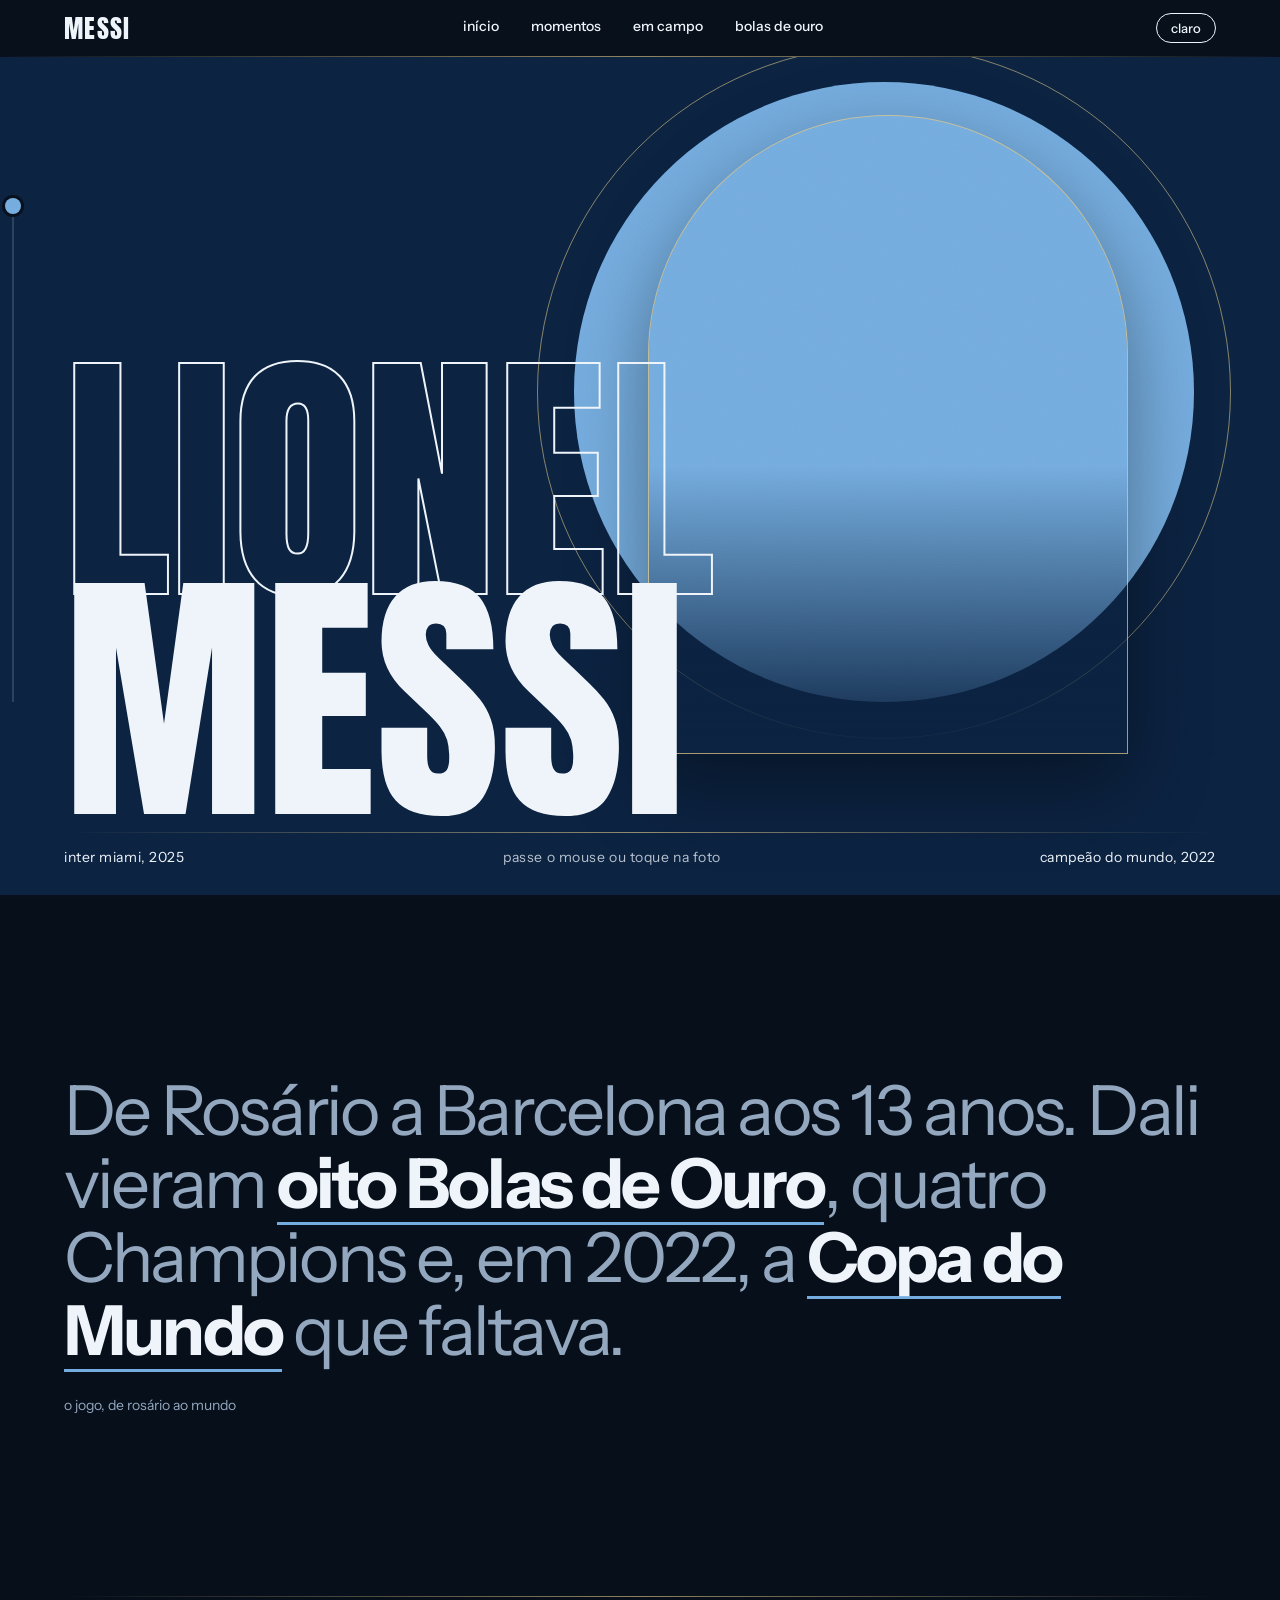
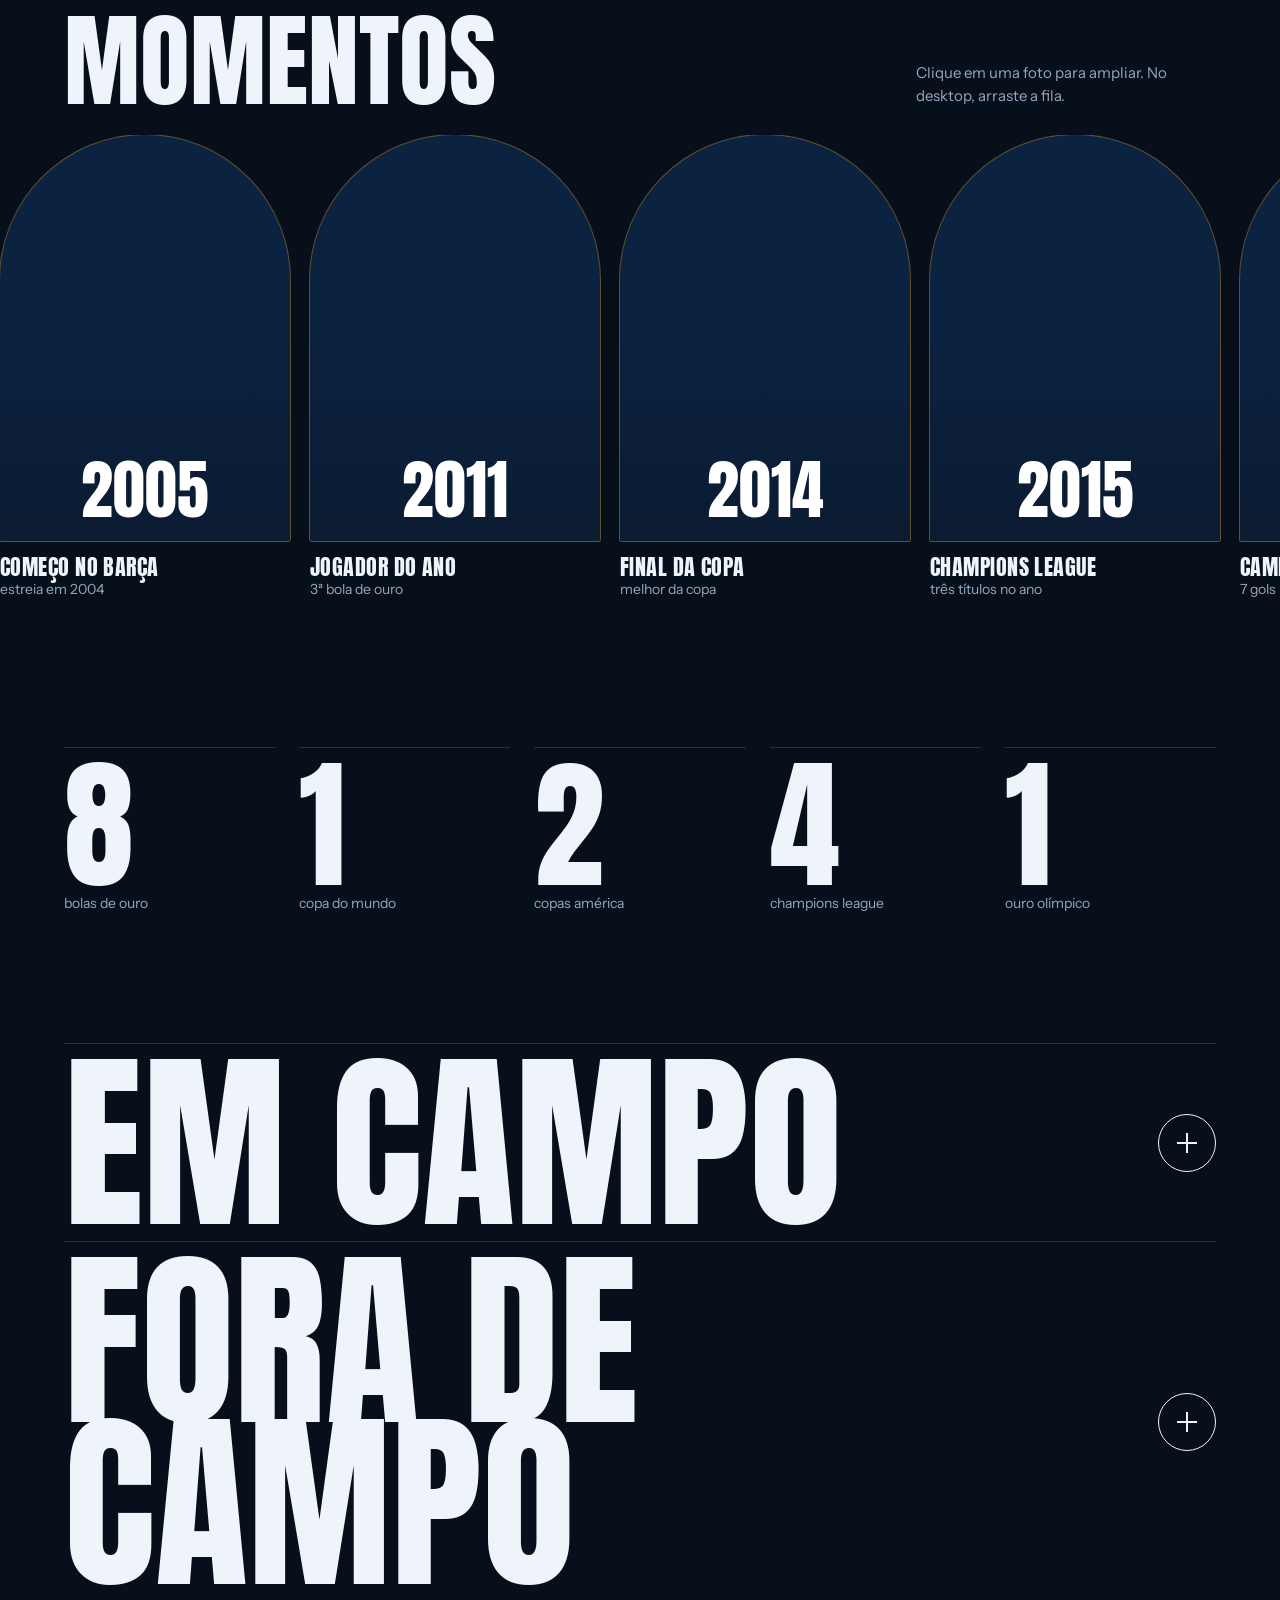
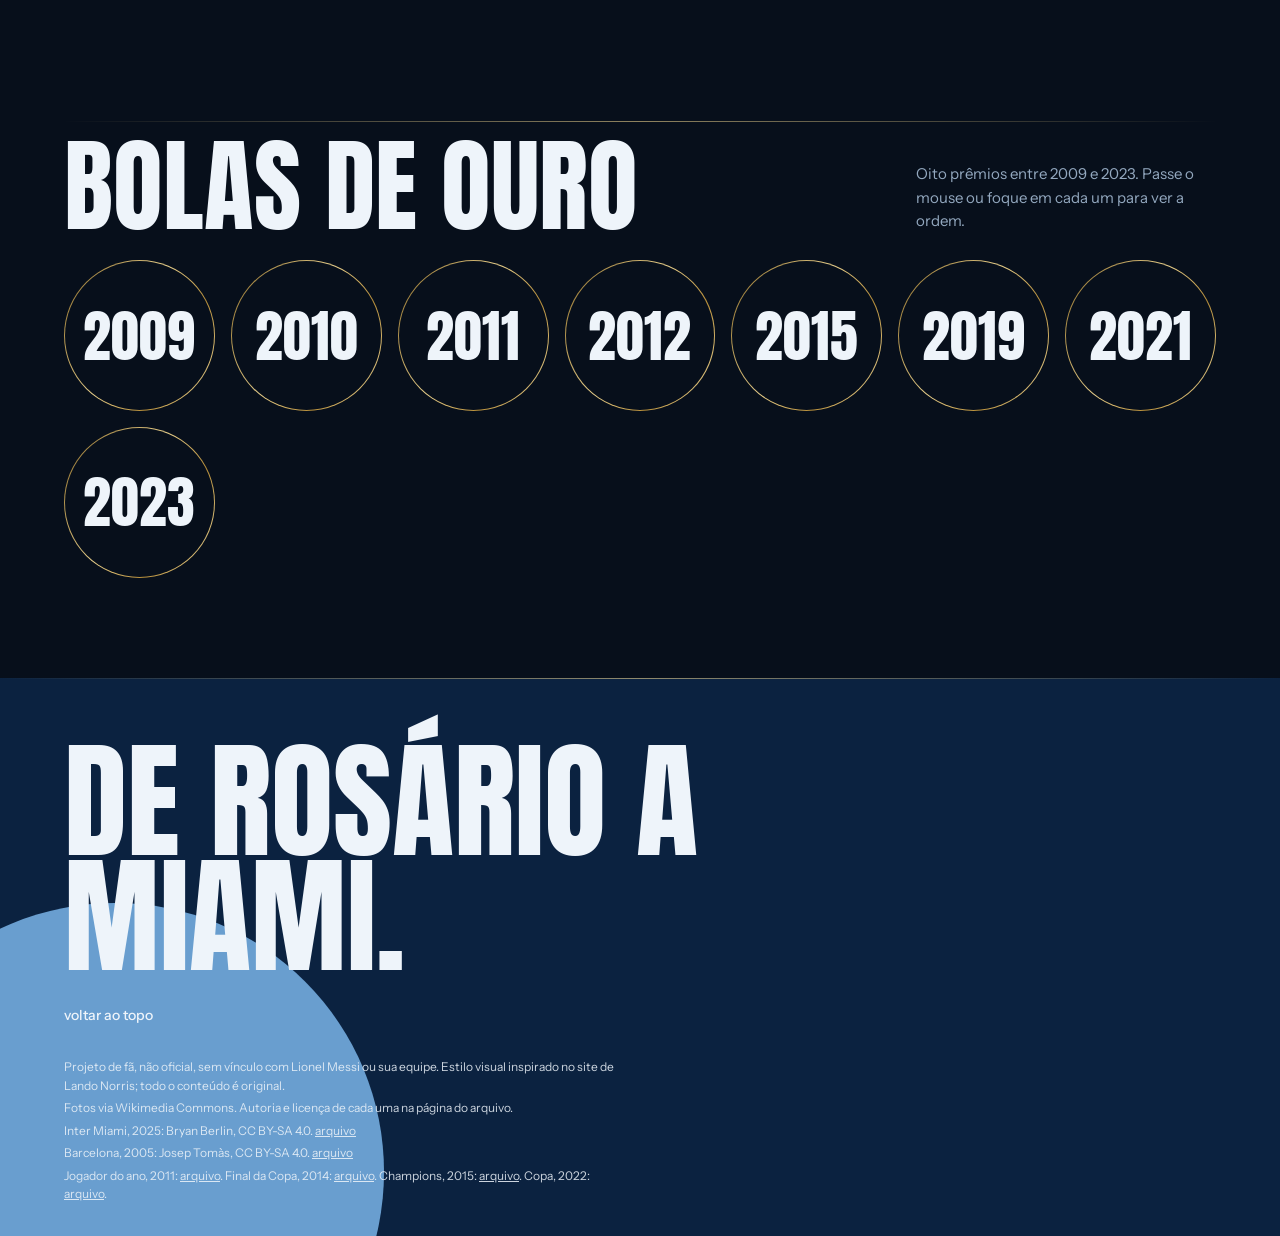
==== index.html @ 984d8c6f "Update index.html" ====
<!DOCTYPE html>
<html lang="pt-BR">
<head>
<meta charset="utf-8">
<meta name="viewport" content="width=device-width, initial-scale=1, viewport-fit=cover">
<title>Lionel Messi</title>
<link rel="preconnect" href="https://fonts.googleapis.com">
<link rel="preconnect" href="https://fonts.gstatic.com" crossorigin>
<link href="https://fonts.googleapis.com/css2?family=Anton&family=Instrument+Sans:wght@400;500;700&display=swap" rel="stylesheet">
<style>
@property --r{syntax:"<length>";inherits:true;initial-value:1px}
:root{--bg:#070F1B;--ink:#EEF4FA;--mute:#93A8BF;--acc:#74ACDF;--gold:#C7A04A;--deep:#0B2240;--deep-ink:#EEF4FA;--line:rgba(238,244,250,.14);
--goldg:linear-gradient(120deg,#8A6A26,#E8CF8B 45%,#B88F3A 70%,#F1DFA6);--goldh:linear-gradient(90deg,transparent,rgba(232,207,139,.6),transparent);
--display:"Anton",Impact,"Arial Narrow",sans-serif;--body:"Instrument Sans",system-ui,-apple-system,"Segoe UI",sans-serif;
box-sizing:border-box;padding-top:env(safe-area-inset-top,0px);padding-bottom:env(safe-area-inset-bottom,0px);color-scheme:dark}
:root[data-theme="light"]{--bg:#EEF2F6;--ink:#0B1626;--mute:#53647A;--deep:#0B1B30;--line:rgba(11,22,38,.16);color-scheme:light}
*,*::before,*::after{box-sizing:inherit}
html{scroll-padding-top:calc(env(safe-area-inset-top,0px) + 64px);scroll-behavior:smooth}
body{margin:0;background:var(--bg);color:var(--ink);font:400 17px/1.55 var(--body);overflow-x:hidden}
body::before{content:"";position:fixed;inset:0 0 auto;height:env(safe-area-inset-top,0px);background:var(--bg);z-index:30}
body::after{content:"";position:fixed;inset:0;z-index:25;pointer-events:none;opacity:.07;mix-blend-mode:overlay;background:url("data:image/svg+xml;utf8,<svg xmlns='http://www.w3.org/2000/svg' width='160' height='160'><filter id='n'><feTurbulence type='fractalNoise' baseFrequency='.8' numOctaves='2' stitchTiles='stitch'/><feColorMatrix values='0 0 0 0 1 0 0 0 0 1 0 0 0 0 1 0 0 0 .6 0'/></filter><rect width='100%' height='100%' filter='url(%23n)'/></svg>")}
::selection{background:var(--gold);color:#0B1626}
html{scrollbar-color:#B88F3A var(--bg)}.row{scrollbar-width:thin;scrollbar-color:#B88F3A transparent}
.curtain{position:fixed;inset:0;z-index:60;background:var(--deep);display:grid;place-items:center;pointer-events:none;animation:out 1.1s cubic-bezier(.76,0,.24,1) .9s forwards}
.curtain span{font:400 clamp(120px,30vw,360px)/1 var(--display);background:var(--goldg);-webkit-background-clip:text;background-clip:text;color:transparent;animation:fade .9s ease both}
@keyframes out{to{transform:translateY(-100%);visibility:hidden}}
@keyframes fade{from{opacity:0;transform:scale(.92)}to{opacity:1;transform:none}}
@keyframes spin{to{transform:rotate(360deg)}}
a{color:inherit}:focus-visible{outline:3px solid var(--acc);outline-offset:3px}
.wrap{padding-inline:clamp(20px,5vw,72px)}
header{position:sticky;top:env(safe-area-inset-top,0px);z-index:20;display:flex;justify-content:space-between;align-items:center;gap:16px;padding:13px clamp(20px,5vw,72px);background:var(--bg);border-bottom:1px solid transparent;border-image:var(--goldh) 1}
.logo{font:400 26px/1 var(--display);letter-spacing:.05em;text-decoration:none;text-transform:uppercase}
nav{display:flex;gap:clamp(12px,3vw,32px)}
nav a,.up{text-decoration:none;font-weight:500;font-size:14px;text-transform:lowercase;background:linear-gradient(var(--acc),var(--acc)) 0 100%/0 3px no-repeat;transition:background-size .3s;padding-bottom:3px}
nav a:hover,.up:hover{background-size:100% 3px}
@media(max-width:560px){nav a:nth-child(n+3){display:none}}
.theme{font:500 13px var(--body);text-transform:lowercase;background:transparent;color:var(--ink);border:1.5px solid var(--ink);border-radius:999px;padding:6px 14px;cursor:pointer;transition:background .25s,color .25s,border-color .25s}
.theme:hover{background:var(--goldg);border-color:transparent;color:#0B1626}
.cursor{position:fixed;left:0;top:0;width:16px;height:16px;margin:-8px 0 0 -8px;border-radius:50%;border:1.5px solid #E8CF8B;pointer-events:none;z-index:40;opacity:0;transition:width .25s,height .25s,margin .25s,opacity .25s}
.cursor.on{opacity:1}.cursor.big{width:64px;height:64px;margin:-32px 0 0 -32px;background:rgba(232,207,139,.18)}
@media(hover:none){.cursor{display:none}}
.pitch{position:fixed;left:12px;top:22vh;height:56vh;width:2px;background:var(--line);z-index:15}
.ball{position:absolute;left:-7px;top:0;width:16px;height:16px;border-radius:50%;background:var(--acc);box-shadow:0 0 0 3px var(--bg)}
@media(max-width:700px){.pitch{display:none}}

/* hero */
.hero{--ar:clamp(20px,12vw,200px);position:relative;min-height:calc(100svh - 62px);background:var(--deep);color:var(--deep-ink);overflow:hidden;display:flex;flex-direction:column;justify-content:flex-end;padding:0 clamp(20px,5vw,72px) 26px}
.sun{position:absolute;top:3%;height:74%;aspect-ratio:1;right:calc(var(--ar) - 7.5svh);border-radius:50%;background:var(--acc);transform:translate(calc(var(--mx,0)*34px),calc(var(--my,0)*34px));transition:transform .5s ease-out}
.arch{position:absolute;top:7%;height:76%;aspect-ratio:3/4;right:var(--ar);border-radius:999px 999px 0 0;overflow:hidden;cursor:crosshair;--r:1px;--px:50%;--py:40%;
transition:--r .5s cubic-bezier(.2,.8,.2,1),transform .35s ease-out;transform:perspective(900px) rotateY(calc(var(--mx,0)*7deg)) rotateX(calc(var(--my,0)*-5deg));box-shadow:0 0 0 1px rgba(232,207,139,.7),0 30px 80px rgba(0,0,0,.4)}
.sun::before,.sun::after{content:"";position:absolute;inset:-6%;border-radius:50%}
.sun::before{border:1px solid rgba(232,207,139,.55)}
.sun::after{animation:spin 36s linear infinite;background:radial-gradient(circle at 50% 0,#E8CF8B 0 5px,transparent 6px)}
.arch img{position:absolute;inset:0;width:100%;height:100%;object-fit:cover}
.arch .b{-webkit-mask-image:radial-gradient(circle var(--r) at var(--px) var(--py),#000 97%,transparent);mask-image:radial-gradient(circle var(--r) at var(--px) var(--py),#000 97%,transparent)}
.arch::after{content:"";position:absolute;inset:55% 0 0;background:linear-gradient(transparent,var(--deep));pointer-events:none}
.arch:hover{--r:160px}.arch.alt{--r:150vmax}
.hero h1{position:relative;z-index:3;margin:0;font:400 clamp(76px,21vw,320px)/.82 var(--display);text-transform:uppercase;pointer-events:none}
.hero h1 span{display:block;animation:rise 1s cubic-bezier(.2,.8,.2,1) .95s both}
.hero h1 span:nth-child(2){animation-delay:1.09s}
.hero h1 .o{color:transparent;-webkit-text-stroke:2px var(--deep-ink)}
@keyframes rise{from{transform:translateY(55%);opacity:0}to{transform:none;opacity:1}}
.meta{letter-spacing:.04em;position:relative;z-index:3;display:flex;justify-content:space-between;gap:16px;margin-top:22px;padding-top:14px;border-top:1px solid transparent;border-image:var(--goldh) 1;font-size:14px;text-transform:lowercase}
.meta span:nth-child(2){opacity:.75}
@media(max-width:700px){.arch{height:60%}.sun{height:66%}.meta span:nth-child(2){display:none}}

/* statement */
.statement{padding-block:clamp(80px,14vw,200px)}
.statement p{margin:0;max-width:28ch;font:400 clamp(30px,5.4vw,78px)/1.06 var(--body);letter-spacing:-.04em;color:var(--mute)}
.statement b{font-weight:700;color:var(--ink);background:linear-gradient(var(--acc),var(--acc)) 0 100%/100% 3px no-repeat;transition:background-size .45s cubic-bezier(.2,.8,.2,1),color .3s;cursor:default}
.statement b:hover{background-size:100% 100%;color:#0B1626}
.cap{display:block;margin-top:28px;font-size:14px;color:var(--mute);text-transform:lowercase}

/* section heads */
.sec-h{display:flex;justify-content:space-between;align-items:flex-end;gap:20px;border-top:1px solid transparent;border-image:var(--goldh) 1;padding-top:18px;margin-bottom:28px}
.sec-h h2{margin:0;font:400 clamp(44px,8vw,120px)/.9 var(--display);text-transform:uppercase}
.sec-h p{margin:0;max-width:30ch;color:var(--mute);font-size:15px}
@media(max-width:700px){.sec-h{flex-direction:column;align-items:flex-start}}

/* gallery */
.row{display:flex;gap:20px;overflow-x:auto;scroll-snap-type:x mandatory;padding:0 clamp(20px,5vw,72px) 18px;cursor:grab}
.row.drag{cursor:grabbing;scroll-snap-type:none;user-select:none}
.moment{flex:0 0 min(72vw,290px);scroll-snap-align:start;background:none;border:0;padding:0;text-align:left;color:inherit;font:inherit;cursor:pointer}
.shot{position:relative;display:flex;align-items:flex-end;justify-content:center;aspect-ratio:3/4.2;border-radius:999px 999px 14px 14px;overflow:hidden;background:var(--deep);color:#fff;padding-bottom:22px;box-shadow:0 0 0 1px rgba(199,160,74,.45)}
.shot img{position:absolute;inset:0;width:100%;height:100%;object-fit:cover;pointer-events:none;transition:transform .6s cubic-bezier(.2,.8,.2,1)}
.shot::after{content:"";position:absolute;inset:0;background:linear-gradient(transparent 50%,rgba(11,27,48,.9))}
.shot em{position:relative;z-index:2;font:400 64px/.9 var(--display);font-style:normal;transition:transform .4s}
.shot .see{position:absolute;z-index:2;top:46%;padding:8px 16px;border-radius:999px;background:var(--goldg);color:#0B1626;font-size:13px;font-weight:500;opacity:0;transform:scale(.8);transition:opacity .3s,transform .3s}
.moment:hover img,.moment:focus-visible img{transform:scale(1.08)}
.moment:hover .see,.moment:focus-visible .see{opacity:1;transform:none}
.moment:hover em{transform:translateY(-6px)}
.moment .t{display:block;margin-top:14px;font:400 22px/1.1 var(--display);text-transform:uppercase;letter-spacing:.02em}
.moment small{display:block;color:var(--mute);font-size:14px;text-transform:lowercase}
dialog{border:0;padding:0;background:transparent;color:#fff;width:min(92vw,560px);overflow:visible}
dialog::backdrop{background:rgba(6,14,26,.88);backdrop-filter:blur(6px)}
dialog img{display:block;max-width:100%;max-height:74vh;margin:0 auto;border-radius:999px 999px 14px 14px}
dialog p{text-align:center;margin:14px 0 0;font-size:15px}
dialog .x{display:block;margin:0 auto 16px;background:var(--goldg);color:#0B1626;border:0;border-radius:999px;padding:8px 18px;font:500 13px var(--body);cursor:pointer}

/* stats */
.stats{display:grid;grid-template-columns:repeat(auto-fit,minmax(140px,1fr));gap:24px;padding-block:clamp(64px,10vw,130px)}
.stat{border-top:1px solid var(--line);padding-top:14px;transition:border-color .3s}
.stat b{display:block;font:400 clamp(64px,11vw,150px)/.9 var(--display);transition:color .3s}
.stat span{color:var(--mute);font-size:14px;text-transform:lowercase}
.stat:hover{border-color:var(--gold)}.stat:hover b{color:var(--acc)}

/* tracks (accordion) */
.tracks{padding-bottom:clamp(60px,10vw,120px)}
.track{border-top:1px solid var(--line)}
.track summary{list-style:none;cursor:pointer;display:flex;justify-content:space-between;align-items:center;gap:20px;padding-block:18px}
.track summary::-webkit-details-marker{display:none}
.track h2{margin:0;font:400 clamp(64px,15vw,220px)/.84 var(--display);text-transform:uppercase;transition:color .3s}
.track summary:hover h2{color:transparent;-webkit-text-stroke:2px var(--ink)}
.track summary i{flex:none;width:56px;height:56px;border:1.5px solid var(--ink);border-radius:50%;position:relative;transition:transform .4s,background .3s}
.track summary i::before,.track summary i::after{content:"";position:absolute;left:50%;top:50%;width:20px;height:2px;background:var(--ink);transform:translate(-50%,-50%);transition:background .3s}
.track summary i::after{transform:translate(-50%,-50%) rotate(90deg)}
.track summary:hover i{background:var(--acc);border-color:var(--acc)}
.track[open] summary i{transform:rotate(135deg)}
.track p{margin:0 0 28px;max-width:54ch;color:var(--mute)}
.track p b{color:var(--ink);font-weight:700}

/* coins */
.hof{padding-bottom:clamp(40px,8vw,100px)}
.grid{display:grid;grid-template-columns:repeat(auto-fill,minmax(150px,1fr));gap:16px}
.coin{position:relative;aspect-ratio:1;border-radius:50%;border:1.5px solid transparent;background:linear-gradient(var(--bg),var(--bg)) padding-box,var(--goldg) border-box;display:grid;place-items:center;overflow:hidden;transition:background .3s,transform .3s}
.coin span{grid-area:1/1;font:400 clamp(38px,5vw,56px)/1 var(--display);transition:opacity .3s,transform .3s}
.coin .n{opacity:0;transform:scale(.6);color:#0B1626}
.coin:hover,.coin:focus-visible{background:var(--goldg);transform:translateY(-6px)}
.coin:hover .y,.coin:focus-visible .y{opacity:0;transform:scale(1.4)}
.coin:hover .n,.coin:focus-visible .n{opacity:1;transform:none}

footer{background:var(--deep);border-top:1px solid transparent;border-image:var(--goldh) 1;color:var(--deep-ink);padding-block:64px calc(32px + env(safe-area-inset-bottom,0px));position:relative;overflow:hidden}
footer .disc{position:absolute;left:-12vw;bottom:-16vw;width:42vw;min-width:240px;aspect-ratio:1;border-radius:50%;background:var(--acc);opacity:.9;transition:transform .6s}
footer:hover .disc{transform:scale(1.12)}
footer h2{position:relative;margin:0 0 28px;font:400 clamp(44px,10vw,150px)/.9 var(--display);text-transform:uppercase;max-width:12ch}
footer .up{position:relative;display:inline-block;margin-bottom:28px}
.credits{position:relative;margin:0;padding:0;list-style:none;font-size:12px;opacity:.85;display:grid;gap:4px;max-width:70ch}
@media(prefers-reduced-motion:reduce){.curtain{display:none}.sun::after{animation:none}html{scroll-behavior:auto}.hero h1 span{animation:none}*{transition:none!important}}
</style>
</head>
<body>
<div class="curtain" aria-hidden="true"><span>10</span></div>
<header>
  <a class="logo" href="#inicio">Messi</a>
  <nav aria-label="Principal"><a href="#inicio">início</a><a href="#momentos">momentos</a><a href="#em-campo">em campo</a><a href="#bolas">bolas de ouro</a></nav>
  <button class="theme" id="theme" type="button" aria-label="Alternar modo escuro">escuro</button>
</header>
<div class="cursor" id="cursor" aria-hidden="true"></div>
<div class="pitch" aria-hidden="true"><div class="ball" id="ball"></div></div>

<main>
<section class="hero" id="inicio">
  <div class="sun" aria-hidden="true"></div>
  <div class="arch" id="arch" role="button" tabindex="0" aria-pressed="false" aria-label="Trocar a foto de Lionel Messi">
    <img class="a" src="https://commons.wikimedia.org/wiki/Special:FilePath/Lionel_Messi_NE_Revolution_Inter_Miami_7.9.25-178_%28cropped_2%29.jpg?width=1200" alt="Lionel Messi com a camisa do Inter Miami, em 2025" referrerpolicy="no-referrer" onerror="this.remove()">
    <img class="b" src="https://commons.wikimedia.org/wiki/Special:FilePath/Lionel-Messi-Argentina-2022-FIFA-World-Cup_%28cropped%29.jpg?width=1000" alt="Lionel Messi com a camisa da Argentina na Copa de 2022" referrerpolicy="no-referrer" onerror="this.remove()">
  </div>
  <h1><span class="o">Lionel</span><span>Messi</span></h1>
  <div class="meta"><span id="cap">inter miami, 2025</span><span>passe o mouse ou toque na foto</span><span>campeão do mundo, 2022</span></div>
</section>

<section class="statement wrap">
  <p>De Rosário a Barcelona aos 13 anos. Dali vieram <b>oito Bolas de Ouro</b>, quatro Champions e, em 2022, a <b>Copa do Mundo</b> que faltava.</p>
  <span class="cap">o jogo, de Rosário ao mundo</span>
</section>

<section id="momentos">
  <div class="wrap"><div class="sec-h"><h2>Momentos</h2><p>Clique em uma foto para ampliar. No desktop, arraste a fila.</p></div></div>
  <div class="row" aria-label="Galeria de momentos">
    <button class="moment" type="button" data-cap="Barcelona, 2005. Ele chegou ao clube aos 13 anos e estreou no time principal em 2004."><span class="shot"><img src="https://commons.wikimedia.org/wiki/Special:FilePath/Leo_messi_barce_2005.jpg?width=700" alt="Lionel Messi jogando pelo Barcelona em 2005" loading="lazy" referrerpolicy="no-referrer" onerror="this.remove()"><span class="see">ampliar</span><em>2005</em></span><span class="t">Começo no Barça</span><small>estreia em 2004</small></button>
    <button class="moment" type="button" data-cap="2011. Ano da terceira Bola de Ouro e da Champions League vencida em Wembley."><span class="shot"><img src="https://commons.wikimedia.org/wiki/Special:FilePath/Lionel_Messi_Player_of_the_Year_2011.jpg?width=700" alt="Lionel Messi, jogador do ano em 2011" loading="lazy" referrerpolicy="no-referrer" onerror="this.remove()"><span class="see">ampliar</span><em>2011</em></span><span class="t">Jogador do ano</span><small>3ª bola de ouro</small></button>
    <button class="moment" type="button" data-cap="Rio de Janeiro, 2014. A Argentina perdeu a final por 1 a 0 para a Alemanha na prorrogação; ele foi eleito o melhor jogador do torneio."><span class="shot"><img src="https://commons.wikimedia.org/wiki/Special:FilePath/Messi_in_Germany_and_Argentina_face_off_in_the_final_of_the_World_Cup_2014_-2014-07-13_%2824%29.jpg?width=700" alt="Lionel Messi na final da Copa do Mundo de 2014" loading="lazy" referrerpolicy="no-referrer" onerror="this.remove()"><span class="see">ampliar</span><em>2014</em></span><span class="t">Final da Copa</span><small>melhor da copa</small></button>
    <button class="moment" type="button" data-cap="Berlim, 2015. O Barcelona venceu a Juventus por 3 a 1 e fechou a temporada com três títulos."><span class="shot"><img src="https://commons.wikimedia.org/wiki/Special:FilePath/Moment_of_the_Champions_League_final_FC_Barcelona_-_Juventus_2015.jpg?width=700" alt="Lionel Messi na final da Champions League de 2015" loading="lazy" referrerpolicy="no-referrer" onerror="this.remove()"><span class="see">ampliar</span><em>2015</em></span><span class="t">Champions League</span><small>três títulos no ano</small></button>
    <button class="moment" type="button" data-cap="Copa do Mundo, 2022. Foram sete gols e a Bola de Ouro do torneio; na final, a Argentina bateu a França nos pênaltis."><span class="shot"><img src="https://commons.wikimedia.org/wiki/Special:FilePath/Lionel-Messi-Argentina-2022-FIFA-World-Cup_%28cropped%29.jpg?width=700" alt="Lionel Messi pela Argentina na Copa de 2022" loading="lazy" referrerpolicy="no-referrer" onerror="this.remove()"><span class="see">ampliar</span><em>2022</em></span><span class="t">Campeão do mundo</span><small>7 gols no torneio</small></button>
  </div>
</section>
<dialog id="lb"><button class="x" type="button">fechar</button><img alt=""><p></p></dialog>

<section class="stats wrap" aria-label="Em números">
  <div class="stat"><b>8</b><span>bolas de ouro</span></div>
  <div class="stat"><b>1</b><span>copa do mundo</span></div>
  <div class="stat"><b>2</b><span>copas américa</span></div>
  <div class="stat"><b>4</b><span>champions league</span></div>
  <div class="stat"><b>1</b><span>ouro olímpico</span></div>
</section>

<section class="tracks wrap" id="em-campo">
  <details class="track"><summary><h2>Em campo</h2><i aria-hidden="true"></i></summary><p>Barcelona de 2004 a 2021, PSG até 2023 e Inter Miami desde então. Pela Argentina: <b>Copa América</b> em 2021 e 2024, <b>Finalíssima</b> em 2022 e a <b>Copa do Mundo</b>. Em 2012, marcou <b>91 gols</b> num único ano, um recorde.</p></details>
  <details class="track"><summary><h2>Fora de campo</h2><i aria-hidden="true"></i></summary><p>A <b>Fundação Leo Messi</b>, criada em 2007, apoia a saúde e a educação de crianças. Casado com Antonela Roccuzzo e pai de três filhos, mora em Miami.</p></details>
</section>

<section class="hof wrap" id="bolas">
  <div class="sec-h"><h2>Bolas de Ouro</h2><p>Oito prêmios entre 2009 e 2023. Passe o mouse ou foque em cada um para ver a ordem.</p></div>
  <div class="grid">
    <div class="coin" tabindex="0"><span class="y">2009</span><span class="n">1ª</span></div>
    <div class="coin" tabindex="0"><span class="y">2010</span><span class="n">2ª</span></div>
    <div class="coin" tabindex="0"><span class="y">2011</span><span class="n">3ª</span></div>
    <div class="coin" tabindex="0"><span class="y">2012</span><span class="n">4ª</span></div>
    <div class="coin" tabindex="0"><span class="y">2015</span><span class="n">5ª</span></div>
    <div class="coin" tabindex="0"><span class="y">2019</span><span class="n">6ª</span></div>
    <div class="coin" tabindex="0"><span class="y">2021</span><span class="n">7ª</span></div>
    <div class="coin" tabindex="0"><span class="y">2023</span><span class="n">8ª</span></div>
  </div>
</section>
</main>

<footer class="wrap">
  <div class="disc" aria-hidden="true"></div>
  <h2>De Rosário a Miami.</h2>
  <a class="up" href="#inicio">voltar ao topo</a>
  <ul class="credits">
    <li>Projeto de fã, não oficial, sem vínculo com Lionel Messi ou sua equipe. Estilo visual inspirado no site de Lando Norris; todo o conteúdo é original.</li>
    <li>Fotos via Wikimedia Commons. Autoria e licença de cada uma na página do arquivo.</li>
    <li>Inter Miami, 2025: Bryan Berlin, CC BY-SA 4.0. <a href="https://commons.wikimedia.org/wiki/File:Lionel_Messi_NE_Revolution_Inter_Miami_7.9.25-178_%28cropped_2%29.jpg">arquivo</a></li>
    <li>Barcelona, 2005: Josep Tomàs, CC BY-SA 4.0. <a href="https://commons.wikimedia.org/wiki/File:Leo_messi_barce_2005.jpg">arquivo</a></li>
    <li>Jogador do ano, 2011: <a href="https://commons.wikimedia.org/wiki/File:Lionel_Messi_Player_of_the_Year_2011.jpg">arquivo</a>. Final da Copa, 2014: <a href="https://commons.wikimedia.org/wiki/File:Messi_in_Germany_and_Argentina_face_off_in_the_final_of_the_World_Cup_2014_-2014-07-13_%2824%29.jpg">arquivo</a>. Champions, 2015: <a href="https://commons.wikimedia.org/wiki/File:Moment_of_the_Champions_League_final_FC_Barcelona_-_Juventus_2015.jpg">arquivo</a>. Copa, 2022: <a href="https://commons.wikimedia.org/wiki/File:Lionel-Messi-Argentina-2022-FIFA-World-Cup_%28cropped%29.jpg">arquivo</a>.</li>
  </ul>
</footer>

<script>
(function(){
  var $=function(q,c){return(c||document).querySelector(q)},root=document.documentElement,
  rm=matchMedia('(prefers-reduced-motion:reduce)').matches,fine=matchMedia('(hover:hover)').matches;
  var tb=$('#theme');
  function dark(){return root.dataset.theme!=='light'}
  function lab(){tb.textContent=dark()?'claro':'escuro'}
  tb.onclick=function(){root.dataset.theme=dark()?'light':'dark';lab()};lab();

  var ball=$('#ball');
  function pr(){var m=root.scrollHeight-innerHeight,p=m>0?Math.min(1,Math.max(0,scrollY/m)):0;ball.style.top=p*(ball.parentNode.clientHeight-16)+'px'}
  addEventListener('scroll',pr,{passive:true});addEventListener('resize',pr);pr();

  var st=document.querySelectorAll('.stat b');
  if(!rm&&'IntersectionObserver' in window){
    var io=new IntersectionObserver(function(es){es.forEach(function(e){
      if(!e.isIntersecting)return;io.unobserve(e.target);
      var b=e.target,t=+b.dataset.t,s=performance.now();
      (function f(n){var p=Math.min(1,(n-s)/1200);b.textContent=Math.round(t*(1-Math.pow(1-p,3)));if(p<1)requestAnimationFrame(f)})(s);
    })},{threshold:.6});
    st.forEach(function(b){b.dataset.t=b.textContent;b.textContent='0';io.observe(b)});
  }

  var hero=$('#inicio'),arch=$('#arch'),cap=$('#cap'),A='inter miami, 2025',B='argentina, 2022';
  function alt(on){arch.classList.toggle('alt',on);arch.setAttribute('aria-pressed',on);cap.textContent=on?B:A}
  arch.addEventListener('click',function(){alt(!arch.classList.contains('alt'))});
  arch.addEventListener('keydown',function(e){if(e.key==='Enter'||e.key===' '){e.preventDefault();arch.click()}});
  if(fine){
    arch.addEventListener('pointerenter',function(){cap.textContent=B});
    arch.addEventListener('pointerleave',function(){cap.textContent=arch.classList.contains('alt')?B:A});
    arch.addEventListener('pointermove',function(e){var r=arch.getBoundingClientRect();arch.style.setProperty('--px',(e.clientX-r.left)+'px');arch.style.setProperty('--py',(e.clientY-r.top)+'px')});
  }
  var cur=$('#cursor');
  if(fine&&!rm){
    addEventListener('pointermove',function(e){
      cur.style.transform='translate('+e.clientX+'px,'+e.clientY+'px)';cur.classList.add('on');
      cur.classList.toggle('big',!!(e.target.closest&&e.target.closest('a,button,summary,.arch,.coin,.stat,.moment,.statement b')));
    });
    root.addEventListener('mouseleave',function(){cur.classList.remove('on')});
    hero.addEventListener('pointermove',function(e){var r=hero.getBoundingClientRect();
      hero.style.setProperty('--mx',((e.clientX-r.left)/r.width-.5).toFixed(3));
      hero.style.setProperty('--my',((e.clientY-r.top)/r.height-.5).toFixed(3))});
  }

  var row=$('.row'),down=false,moved=false,sx=0,sl=0;
  row.addEventListener('pointerdown',function(e){if(e.pointerType!=='mouse')return;down=true;moved=false;sx=e.clientX;sl=row.scrollLeft});
  addEventListener('pointermove',function(e){if(!down)return;var d=e.clientX-sx;if(Math.abs(d)>5){moved=true;row.classList.add('drag')}if(moved)row.scrollLeft=sl-d});
  addEventListener('pointerup',function(){down=false;row.classList.remove('drag')});
  row.addEventListener('click',function(e){if(moved){e.preventDefault();e.stopPropagation();moved=false}},true);

  var lb=$('#lb'),li=$('img',lb),lp=$('p',lb);
  document.querySelectorAll('.moment').forEach(function(b){b.addEventListener('click',function(){
    var im=$('img',b);if(!im)return;
    li.src=im.src.replace('width=700','width=1400');li.alt=im.alt;lp.textContent=b.dataset.cap;lb.showModal()})});
  $('.x',lb).onclick=function(){lb.close()};
  lb.addEventListener('click',function(e){if(e.target===lb)lb.close()});
})();
</script>
</body>
</html>
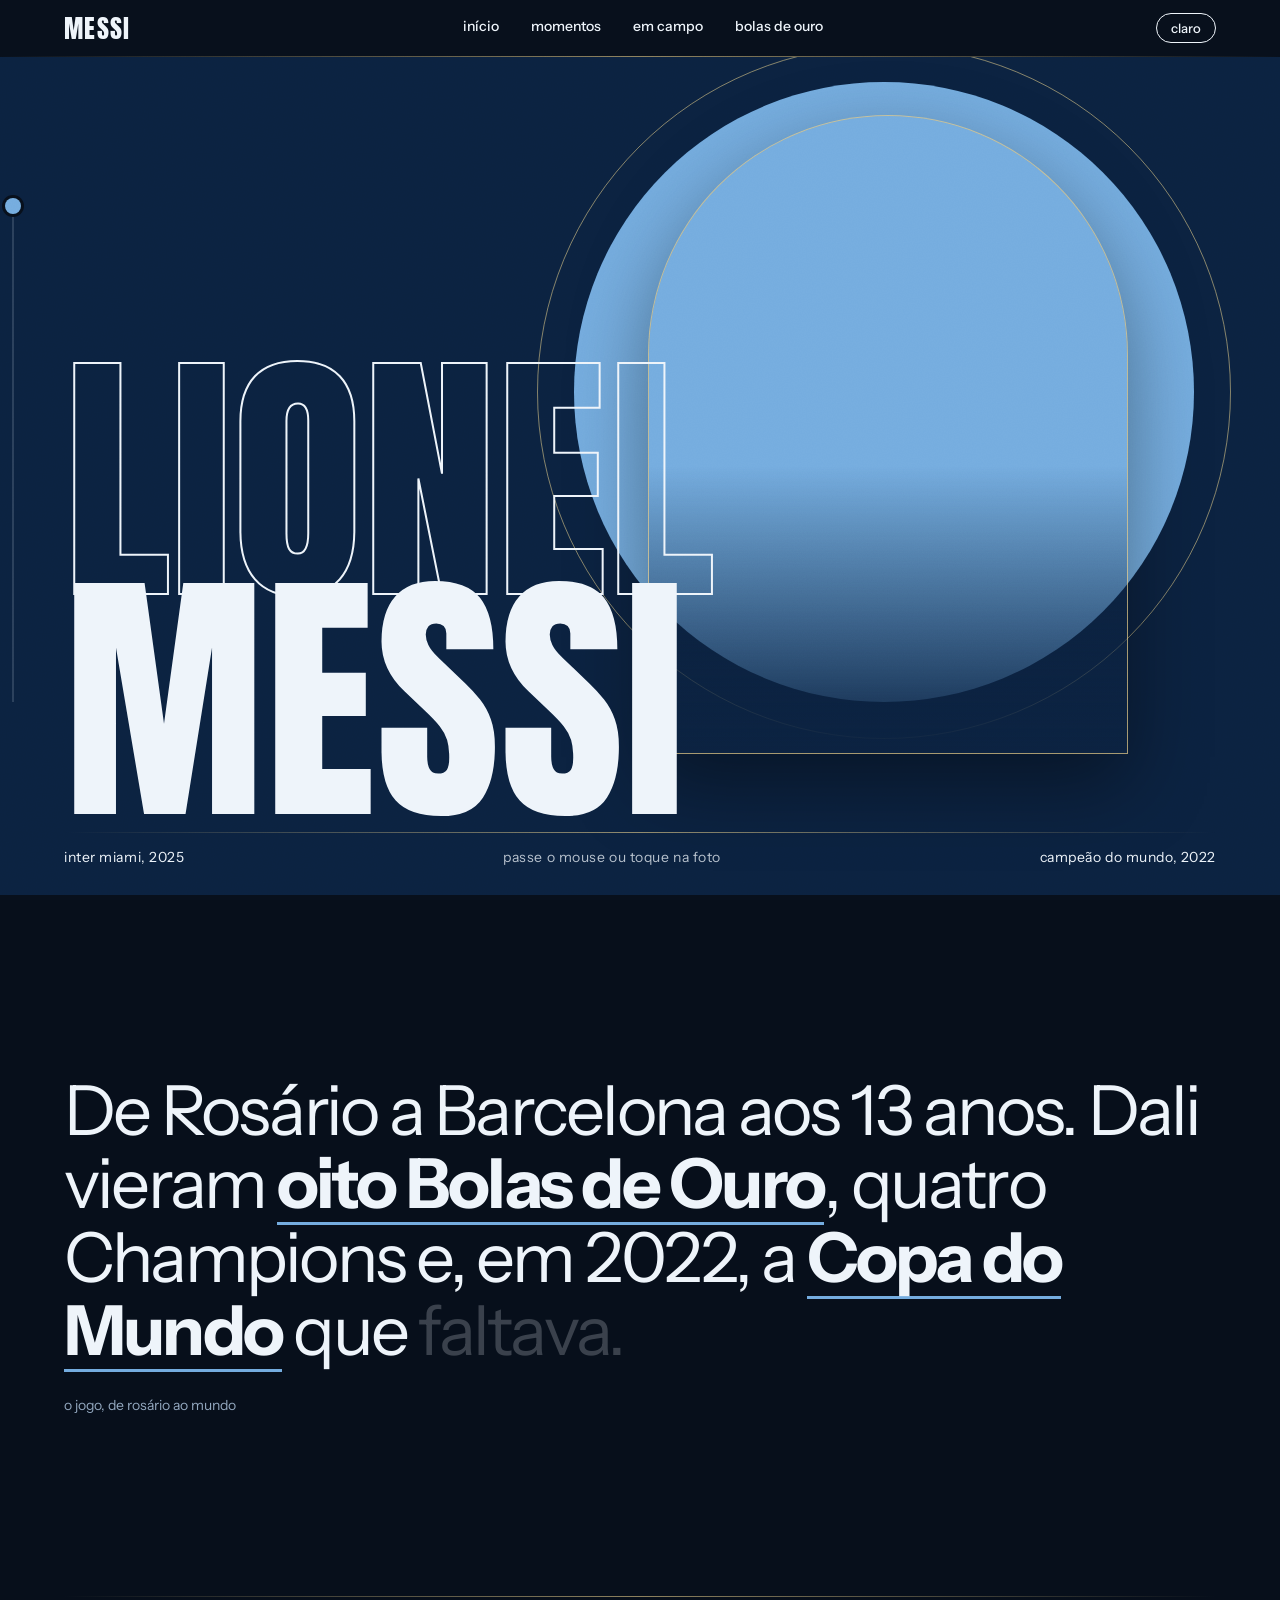
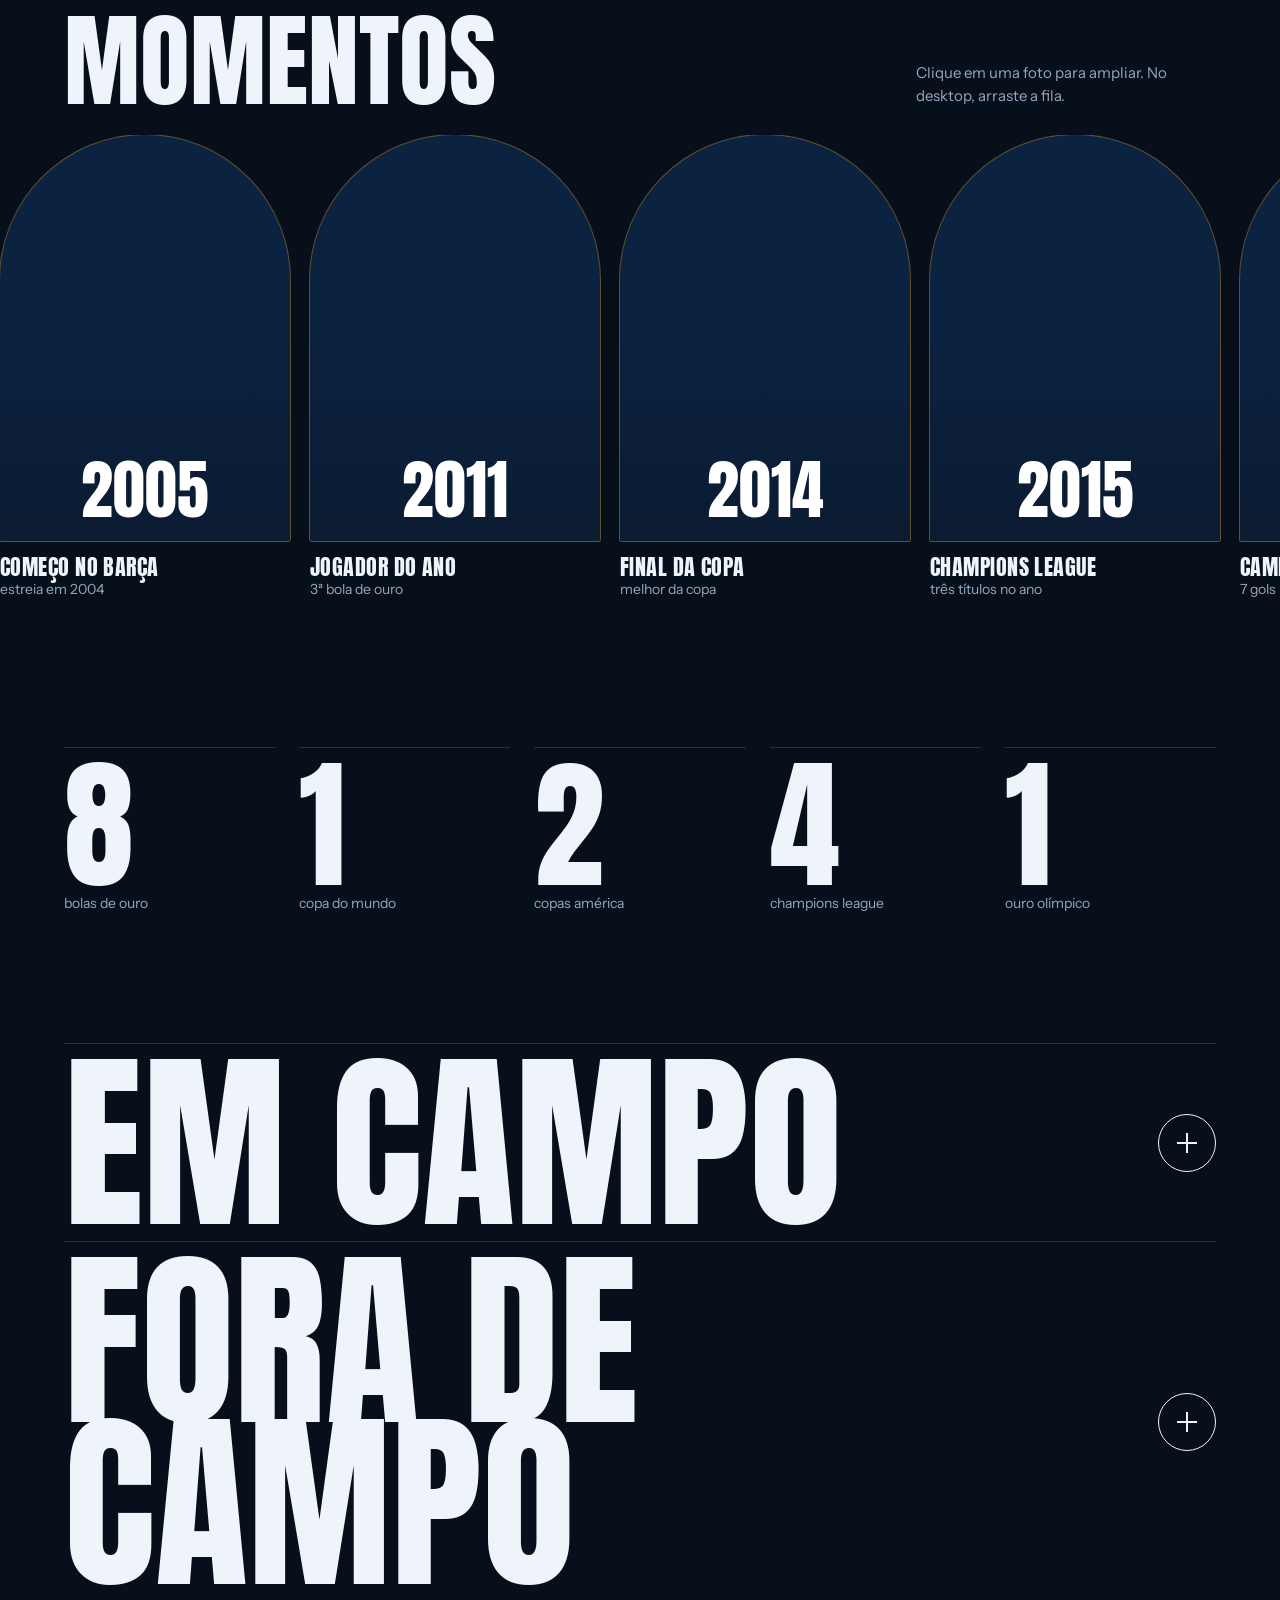
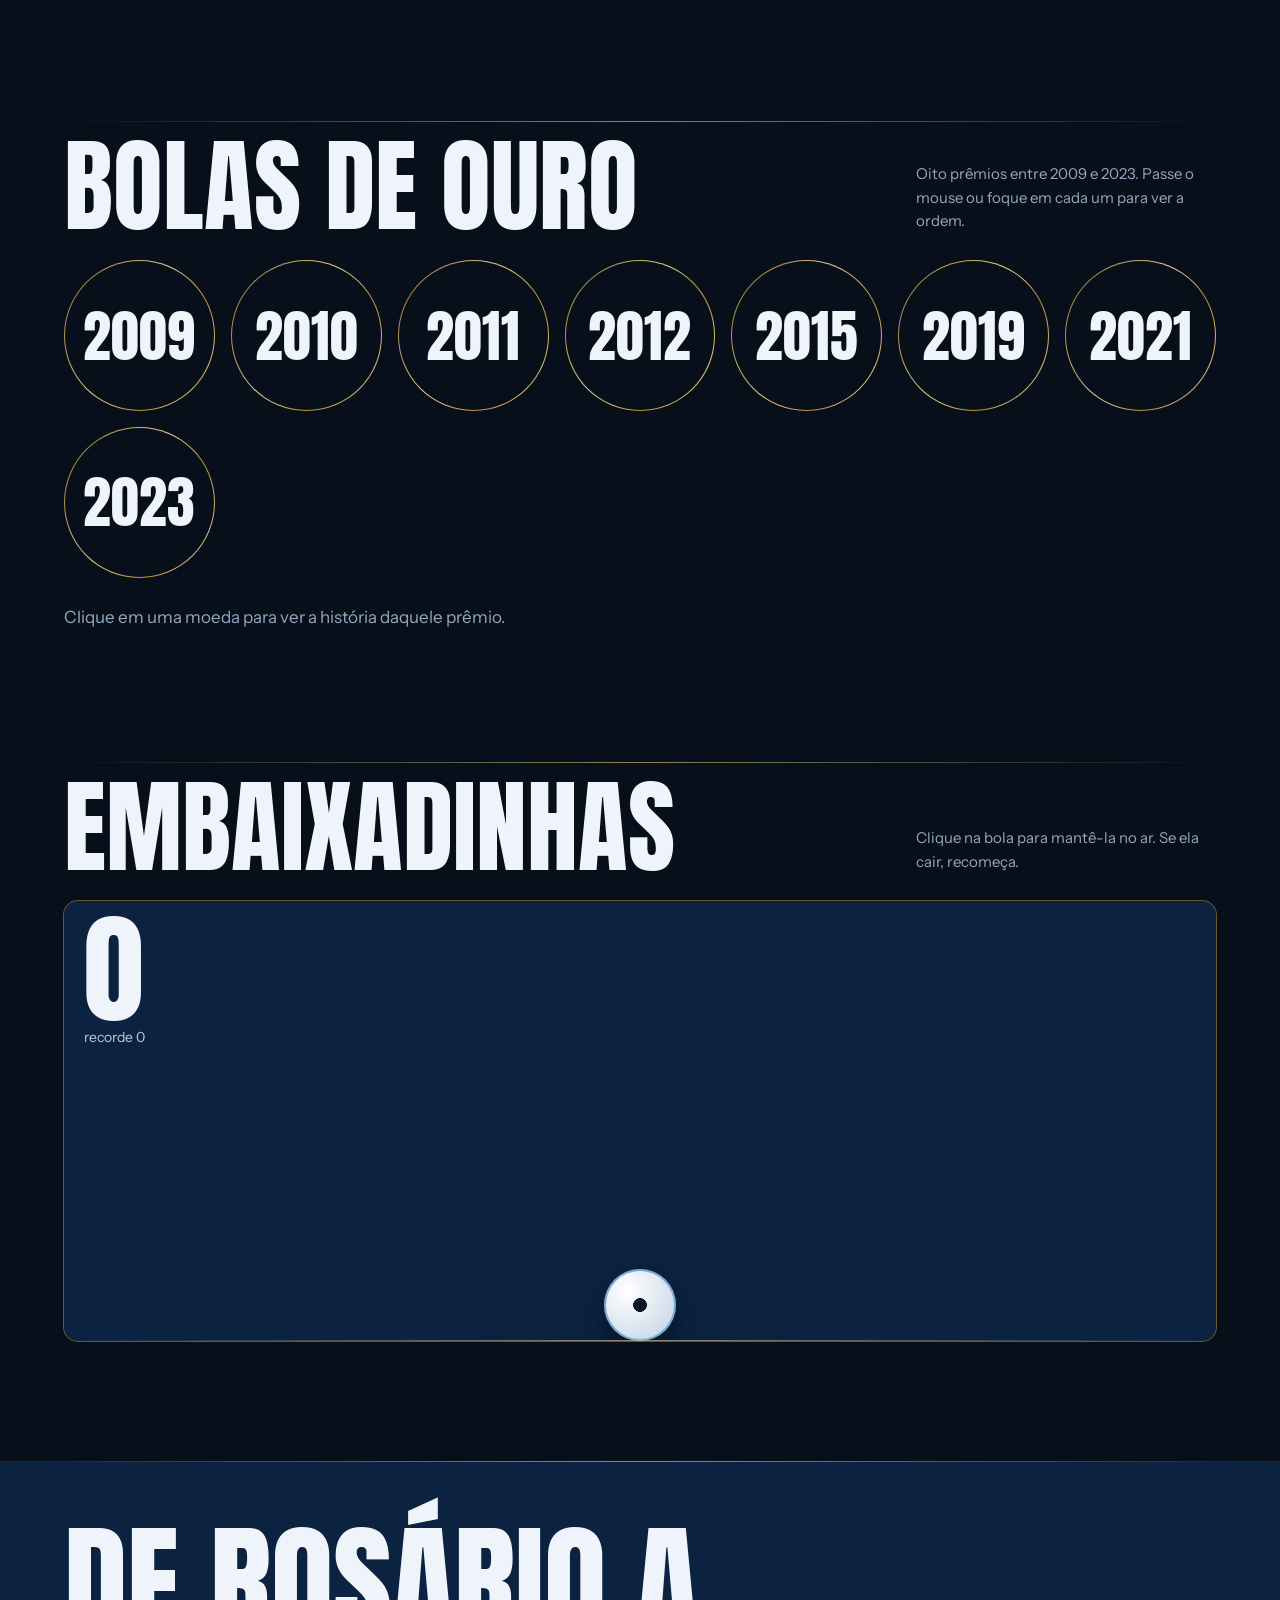
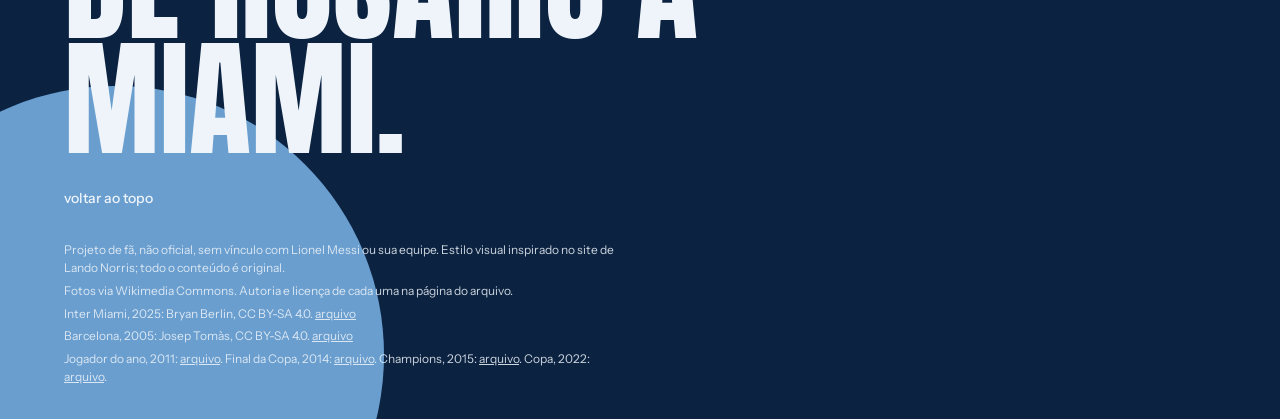
==== commit f96bb702: "Update index.html" ====
--- a/index.html
+++ b/index.html
@@ -26,6 +26,17 @@
 @keyframes out{to{transform:translateY(-100%);visibility:hidden}}
 @keyframes fade{from{opacity:0;transform:scale(.92)}to{opacity:1;transform:none}}
 @keyframes spin{to{transform:rotate(360deg)}}
+.statement p .w{color:var(--ink);opacity:.22;transition:opacity .4s}.statement p .w.on{opacity:1}
+.moment .shot{transition:transform .3s ease-out}
+.nv{display:flex;gap:10px;justify-content:center;margin-top:16px}.nv .x{margin:0}
+.coin.sel{background:var(--goldg);transform:translateY(-6px)}.coin.sel .y{opacity:0;transform:scale(1.4)}.coin.sel .n{opacity:1;transform:none}
+.info{margin:26px 0 0;min-height:3.4em;max-width:60ch;color:var(--mute)}.info b{color:var(--ink)}
+.field{position:relative;height:min(60vh,440px);border-radius:14px;overflow:hidden;background:var(--deep);box-shadow:0 0 0 1px rgba(199,160,74,.5);margin-bottom:clamp(60px,10vw,120px)}
+.field::after{content:"";position:absolute;left:0;right:0;bottom:0;height:1px;background:var(--goldh)}
+.kball{position:absolute;left:0;top:0;width:72px;height:72px;border-radius:50%;border:0;padding:0;cursor:pointer;background:radial-gradient(circle,#0B1626 0 13%,transparent 14%),radial-gradient(circle at 32% 30%,#fff,#bfd0e2);box-shadow:inset 0 0 0 2px var(--acc),0 14px 24px rgba(0,0,0,.4);will-change:transform}
+.score{position:absolute;left:20px;top:14px;color:var(--deep-ink);pointer-events:none}
+.score b{display:block;font:400 clamp(64px,10vw,120px)/.9 var(--display)}
+.score span{font-size:14px;text-transform:lowercase;opacity:.8}.score i{font-style:normal}
 a{color:inherit}:focus-visible{outline:3px solid var(--acc);outline-offset:3px}
 .wrap{padding-inline:clamp(20px,5vw,72px)}
 header{position:sticky;top:env(safe-area-inset-top,0px);z-index:20;display:flex;justify-content:space-between;align-items:center;gap:16px;padding:13px clamp(20px,5vw,72px);background:var(--bg);border-bottom:1px solid transparent;border-image:var(--goldh) 1}
@@ -174,7 +185,7 @@
     <button class="moment" type="button" data-cap="Copa do Mundo, 2022. Foram sete gols e a Bola de Ouro do torneio; na final, a Argentina bateu a França nos pênaltis."><span class="shot"><img src="https://commons.wikimedia.org/wiki/Special:FilePath/Lionel-Messi-Argentina-2022-FIFA-World-Cup_%28cropped%29.jpg?width=700" alt="Lionel Messi pela Argentina na Copa de 2022" loading="lazy" referrerpolicy="no-referrer" onerror="this.remove()"><span class="see">ampliar</span><em>2022</em></span><span class="t">Campeão do mundo</span><small>7 gols no torneio</small></button>
   </div>
 </section>
-<dialog id="lb"><button class="x" type="button">fechar</button><img alt=""><p></p></dialog>
+<dialog id="lb"><button class="x" type="button">fechar</button><img alt=""><p></p><div class="nv"><button class="x pv" type="button">anterior</button><button class="x nx" type="button">próxima</button></div></dialog>
 
 <section class="stats wrap" aria-label="Em números">
   <div class="stat"><b>8</b><span>bolas de ouro</span></div>
@@ -192,15 +203,21 @@
 <section class="hof wrap" id="bolas">
   <div class="sec-h"><h2>Bolas de Ouro</h2><p>Oito prêmios entre 2009 e 2023. Passe o mouse ou foque em cada um para ver a ordem.</p></div>
   <div class="grid">
-    <div class="coin" tabindex="0"><span class="y">2009</span><span class="n">1ª</span></div>
-    <div class="coin" tabindex="0"><span class="y">2010</span><span class="n">2ª</span></div>
-    <div class="coin" tabindex="0"><span class="y">2011</span><span class="n">3ª</span></div>
-    <div class="coin" tabindex="0"><span class="y">2012</span><span class="n">4ª</span></div>
-    <div class="coin" tabindex="0"><span class="y">2015</span><span class="n">5ª</span></div>
-    <div class="coin" tabindex="0"><span class="y">2019</span><span class="n">6ª</span></div>
-    <div class="coin" tabindex="0"><span class="y">2021</span><span class="n">7ª</span></div>
-    <div class="coin" tabindex="0"><span class="y">2023</span><span class="n">8ª</span></div>
+    <div class="coin" tabindex="0" data-info="Primeira. Ano em que o Barcelona ganhou tudo, incluindo a Champions League em Roma."><span class="y">2009</span><span class="n">1ª</span></div>
+    <div class="coin" tabindex="0" data-info="Segunda, e a primeira com o prêmio unificado da FIFA e da France Football."><span class="y">2010</span><span class="n">2ª</span></div>
+    <div class="coin" tabindex="0" data-info="Terceira, com a Champions League vencida em Wembley."><span class="y">2011</span><span class="n">3ª</span></div>
+    <div class="coin" tabindex="0" data-info="Quarta, no ano em que marcou 91 gols em 12 meses."><span class="y">2012</span><span class="n">4ª</span></div>
+    <div class="coin" tabindex="0" data-info="Quinta, na temporada do título triplo do Barcelona."><span class="y">2015</span><span class="n">5ª</span></div>
+    <div class="coin" tabindex="0" data-info="Sexta, o que o colocou à frente de Cristiano Ronaldo, com cinco."><span class="y">2019</span><span class="n">6ª</span></div>
+    <div class="coin" tabindex="0" data-info="Sétima, logo depois da Copa América vencida no Maracanã."><span class="y">2021</span><span class="n">7ª</span></div>
+    <div class="coin" tabindex="0" data-info="Oitava, um recorde, depois da Copa do Mundo de 2022."><span class="y">2023</span><span class="n">8ª</span></div>
   </div>
+  <p class="info" id="info" aria-live="polite">Clique em uma moeda para ver a história daquele prêmio.</p>
+</section>
+
+<section class="play wrap" id="jogo">
+  <div class="sec-h"><h2>Embaixadinhas</h2><p>Clique na bola para mantê-la no ar. Se ela cair, recomeça.</p></div>
+  <div class="field" id="field"><button class="kball" id="kball" type="button" aria-label="Chutar a bola"></button><div class="score"><b id="sc">0</b><span>recorde <i id="best">0</i></span></div></div>
 </section>
 </main>
 
@@ -267,12 +284,70 @@
   addEventListener('pointerup',function(){down=false;row.classList.remove('drag')});
   row.addEventListener('click',function(e){if(moved){e.preventDefault();e.stopPropagation();moved=false}},true);
 
-  var lb=$('#lb'),li=$('img',lb),lp=$('p',lb);
-  document.querySelectorAll('.moment').forEach(function(b){b.addEventListener('click',function(){
-    var im=$('img',b);if(!im)return;
-    li.src=im.src.replace('width=700','width=1400');li.alt=im.alt;lp.textContent=b.dataset.cap;lb.showModal()})});
+  var lb=$('#lb'),li=$('img',lb),lp=$('p',lb),ms=Array.prototype.slice.call(document.querySelectorAll('.moment')),ix=0;
+  function show(i){ix=(i+ms.length)%ms.length;var b=ms[ix],im=$('img',b);if(!im)return;li.src=im.src.replace('width=700','width=1400');li.alt=im.alt;lp.textContent=b.dataset.cap}
+  ms.forEach(function(b,i){b.addEventListener('click',function(){show(i);lb.showModal()})});
   $('.x',lb).onclick=function(){lb.close()};
+  $('.pv',lb).onclick=function(){show(ix-1)};$('.nx',lb).onclick=function(){show(ix+1)};
+  lb.addEventListener('keydown',function(e){if(e.key==='ArrowLeft')show(ix-1);if(e.key==='ArrowRight')show(ix+1)});
   lb.addEventListener('click',function(e){if(e.target===lb)lb.close()});
+
+  var sp=$('.statement p');
+  if(sp&&!rm){
+    (function wrap(n){Array.prototype.slice.call(n.childNodes).forEach(function(c){
+      if(c.nodeType===3){var f=document.createDocumentFragment();
+        c.textContent.split(/(\s+)/).forEach(function(t){if(!t)return;
+          if(/^\s+$/.test(t))f.appendChild(document.createTextNode(t));
+          else{var w=document.createElement('span');w.className='w';w.textContent=t;f.appendChild(w)}});
+        c.parentNode.replaceChild(f,c)}
+      else if(c.nodeType===1)wrap(c)})})(sp);
+    var ws=sp.querySelectorAll('.w');
+    function rv(){var r=sp.getBoundingClientRect(),p=Math.min(1,Math.max(0,(innerHeight*.85-r.top)/(r.height+innerHeight*.35))),k=Math.round(p*ws.length);
+      ws.forEach(function(w,i){w.classList.toggle('on',i<k)})}
+    addEventListener('scroll',rv,{passive:true});addEventListener('resize',rv);rv();
+  }
+
+  if(fine&&!rm){
+    document.querySelectorAll('.moment .shot').forEach(function(sh){
+      sh.addEventListener('pointermove',function(e){var r=sh.getBoundingClientRect(),x=(e.clientX-r.left)/r.width-.5,y=(e.clientY-r.top)/r.height-.5;
+        sh.style.transform='perspective(700px) rotateY('+x*10+'deg) rotateX('+(-y*8)+'deg)'});
+      sh.addEventListener('pointerleave',function(){sh.style.transform=''})});
+    document.querySelectorAll('.theme,.logo,nav a').forEach(function(el){
+      el.addEventListener('pointermove',function(e){var r=el.getBoundingClientRect();
+        el.style.transform='translate('+(e.clientX-r.left-r.width/2)*.25+'px,'+(e.clientY-r.top-r.height/2)*.35+'px)'});
+      el.addEventListener('pointerleave',function(){el.style.transform=''})});
+  }
+
+  var info=$('#info');
+  document.querySelectorAll('.coin').forEach(function(c){
+    c.setAttribute('role','button');
+    c.addEventListener('click',function(){
+      document.querySelectorAll('.coin.sel').forEach(function(o){o.classList.remove('sel')});
+      c.classList.add('sel');info.innerHTML='<b>'+c.querySelector('.y').textContent+'.</b> '+c.dataset.info});
+    c.addEventListener('keydown',function(e){if(e.key==='Enter'||e.key===' '){e.preventDefault();c.click()}})});
+
+  var fd=$('#field'),kb=$('#kball'),sc=$('#sc'),bs=$('#best'),S=72,x=0,y=0,vx=0,vy=0,n=0,best=0,run=false,t0=0;
+  try{best=+localStorage.getItem('messi-best')||0}catch(e){}
+  bs.textContent=best;
+  function place(){kb.style.transform='translate('+x+'px,'+y+'px) rotate('+x*2+'deg)'}
+  function reset(){x=(fd.clientWidth-S)/2;y=fd.clientHeight-S;vx=vy=0;place()}
+  function step(now){
+    if(!run)return;
+    var dt=Math.min(32,now-t0)/16.67,w=fd.clientWidth,h=fd.clientHeight;t0=now;
+    vy+=.55*dt;x+=vx*dt;y+=vy*dt;
+    if(x<0){x=0;vx=Math.abs(vx)}if(x>w-S){x=w-S;vx=-Math.abs(vx)}
+    if(y>=h-S){y=h-S;run=false;vx=vy=0;
+      if(n>best){best=n;bs.textContent=n;try{localStorage.setItem('messi-best',n)}catch(e){}}
+      place();return}
+    place();requestAnimationFrame(step)}
+  kb.addEventListener('click',function(e){
+    if(!run){n=0;run=true;t0=performance.now();requestAnimationFrame(step)}
+    n++;sc.textContent=n;
+    var r=kb.getBoundingClientRect();
+    vx=e.detail?((r.left+S/2)-e.clientX)/S*14:(Math.random()-.5)*8;
+    vy=-14.5-Math.random()*2});
+  addEventListener('resize',function(){if(!run)reset()});
+  reset();
 })();
 </script>
 </body>
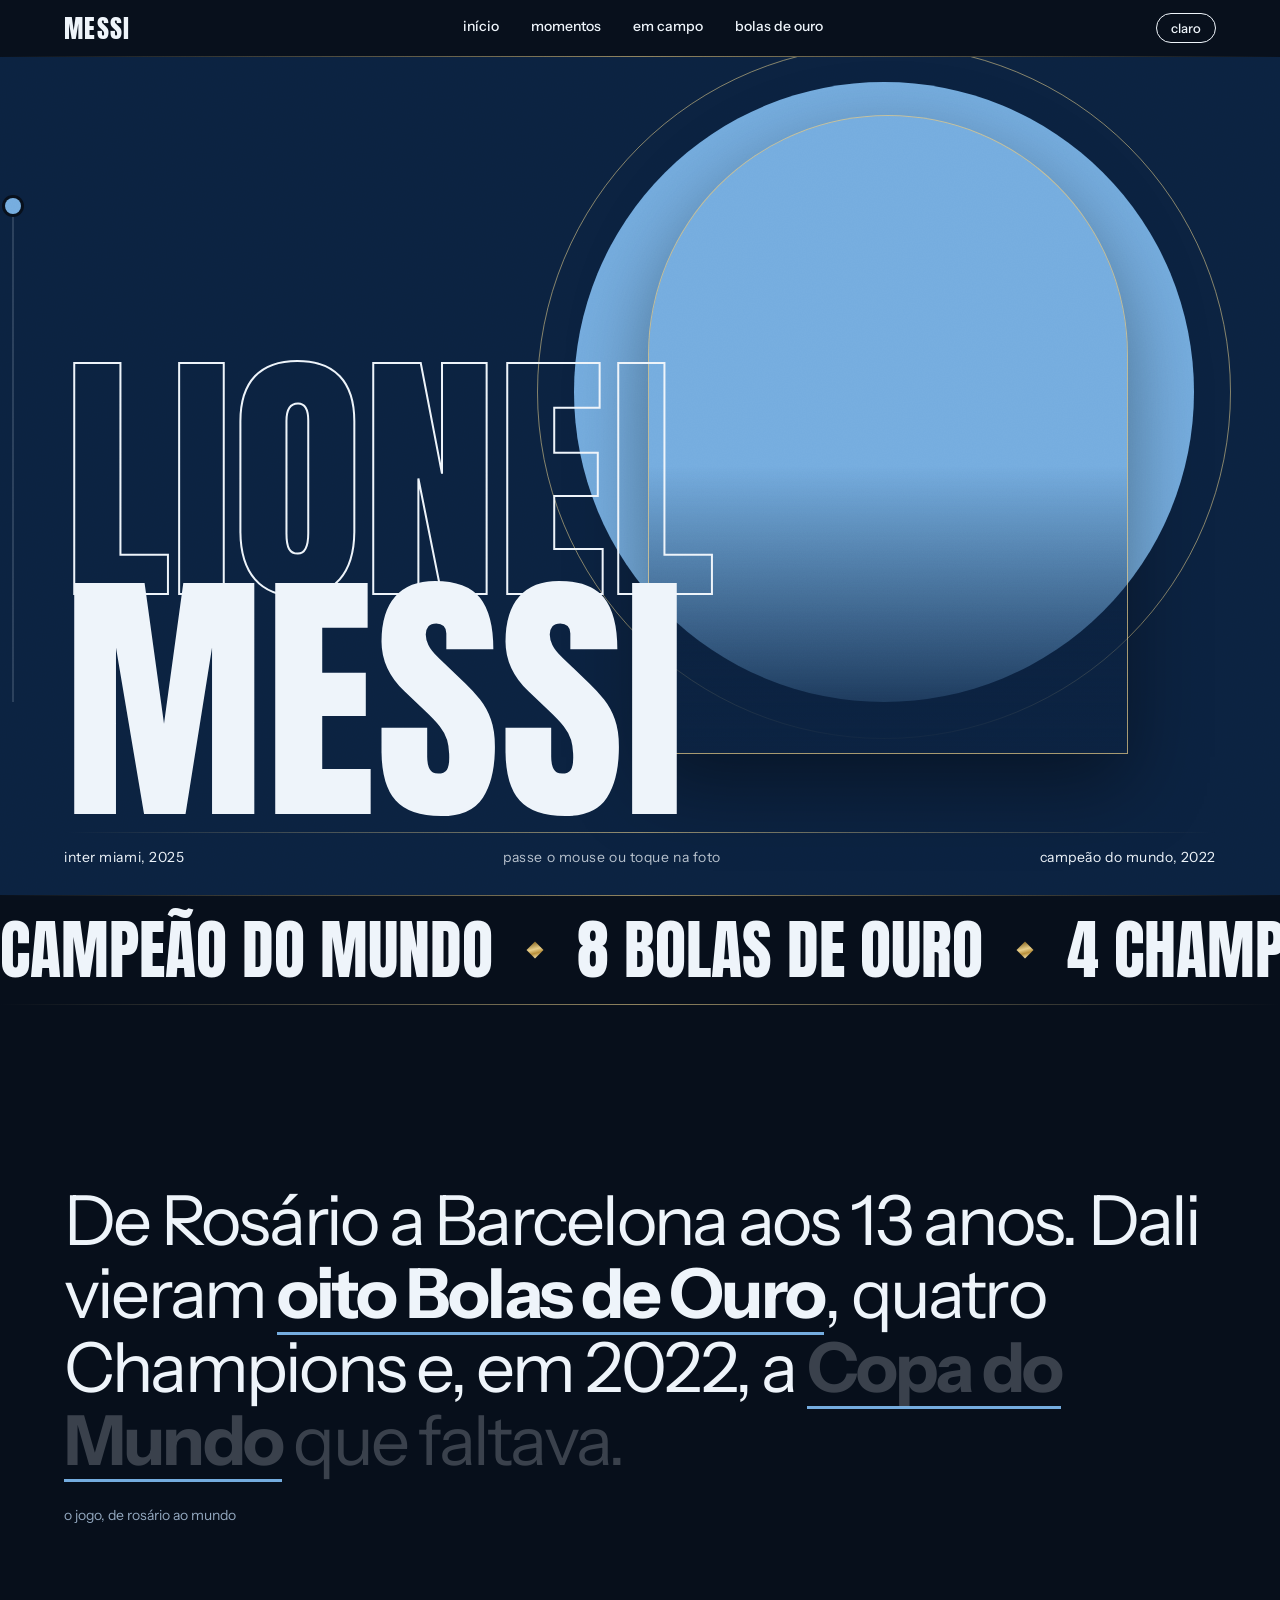
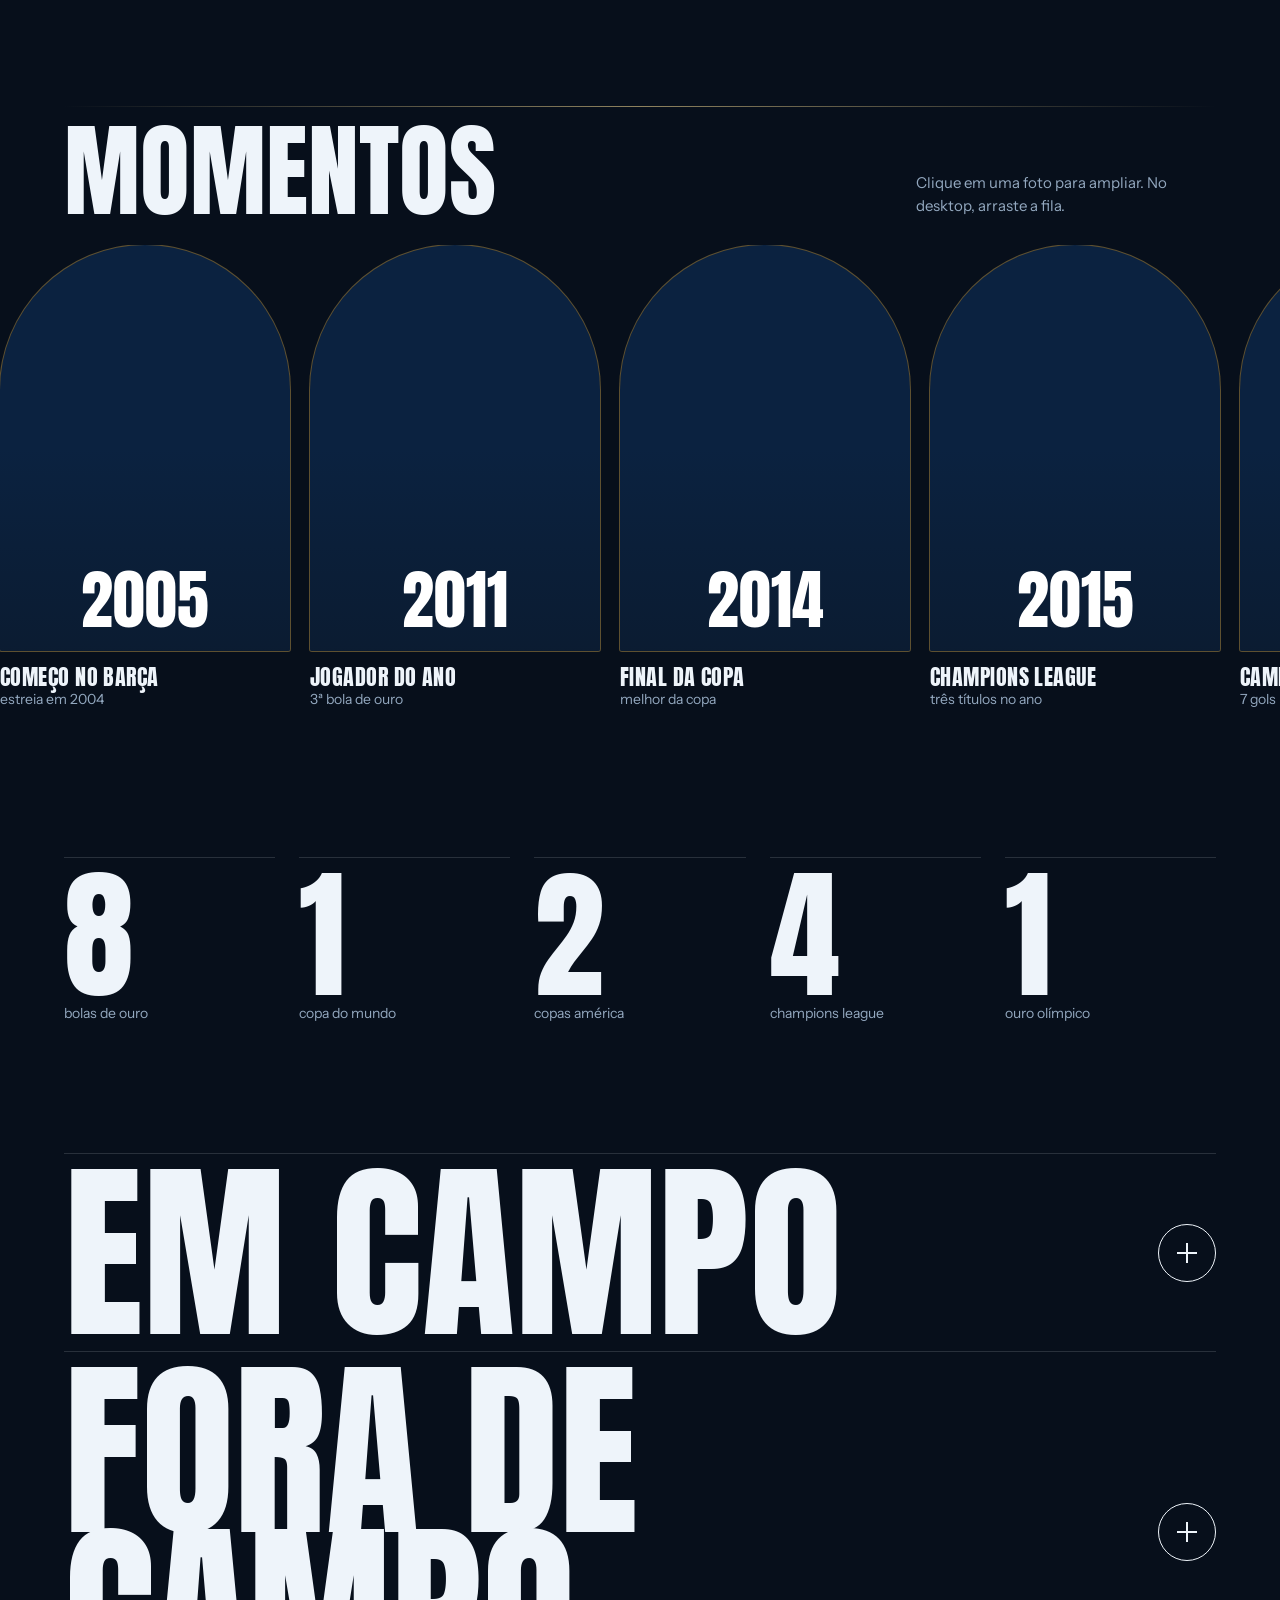
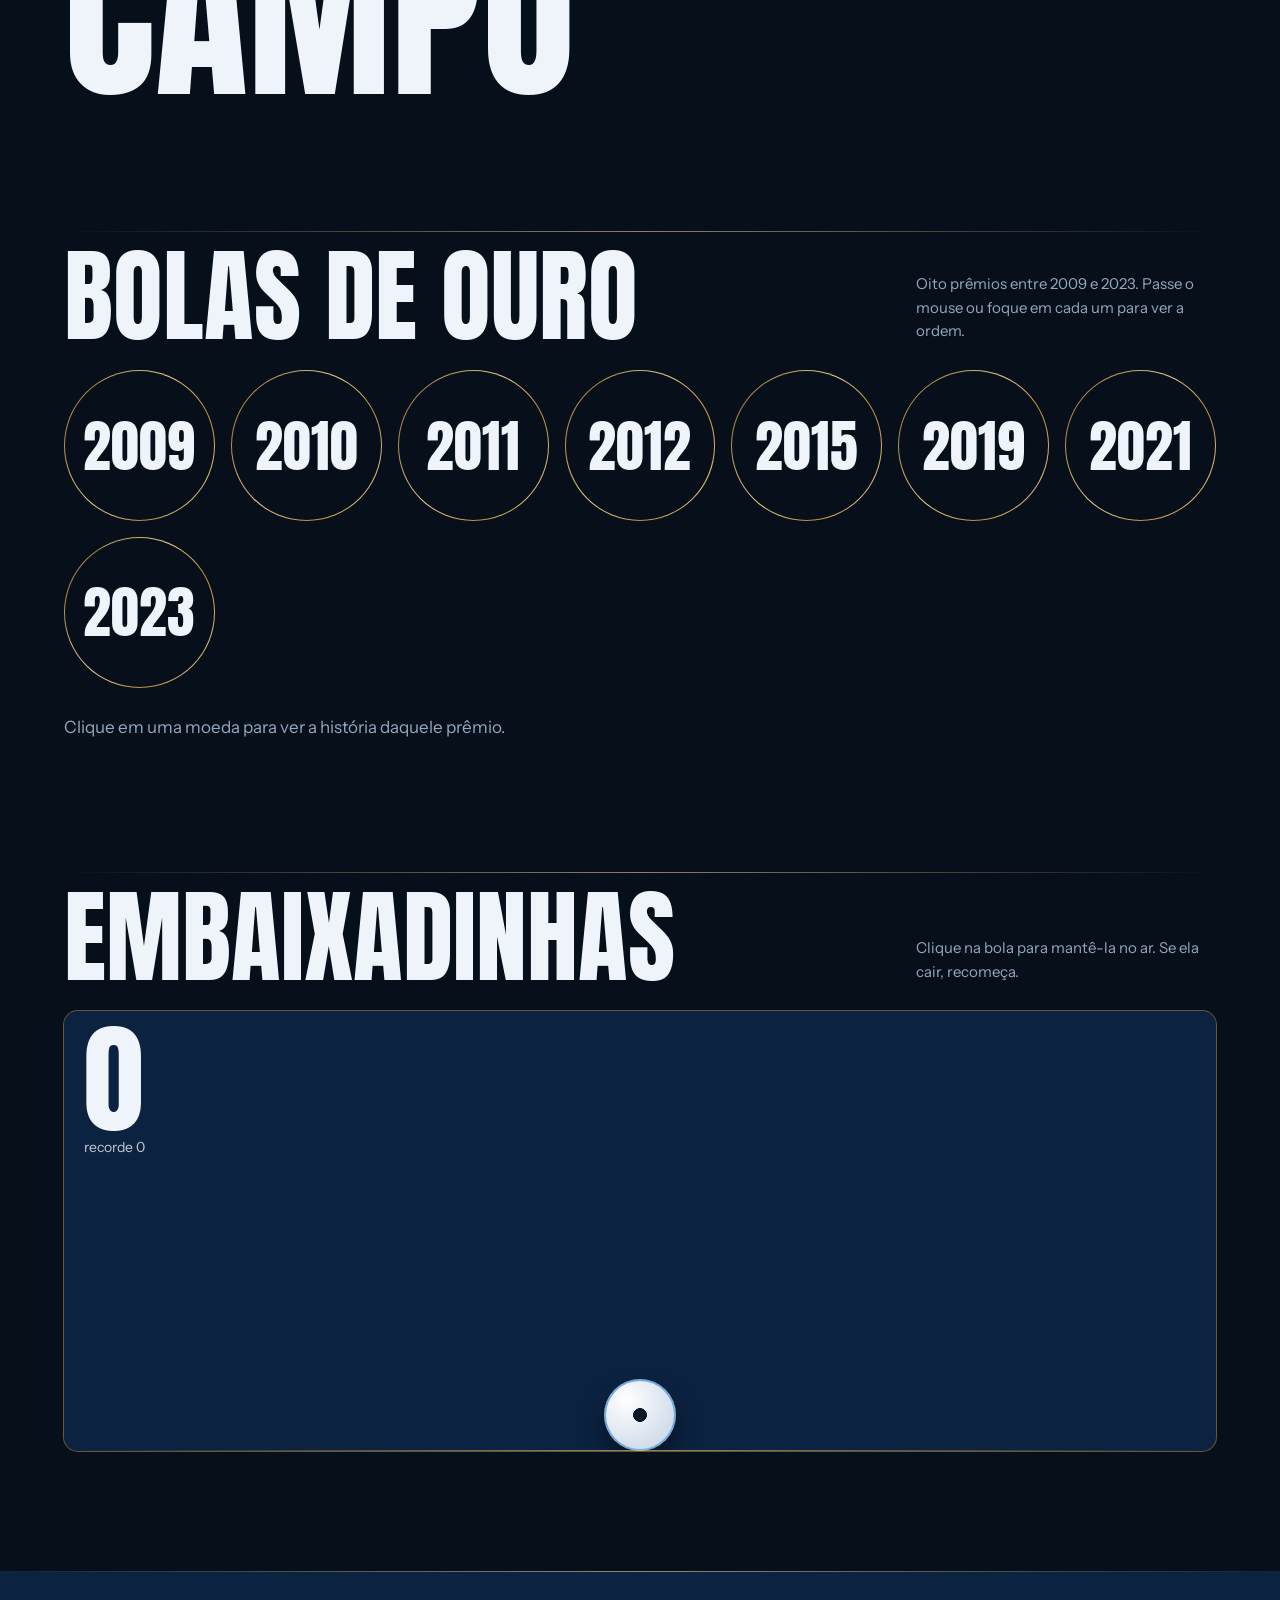
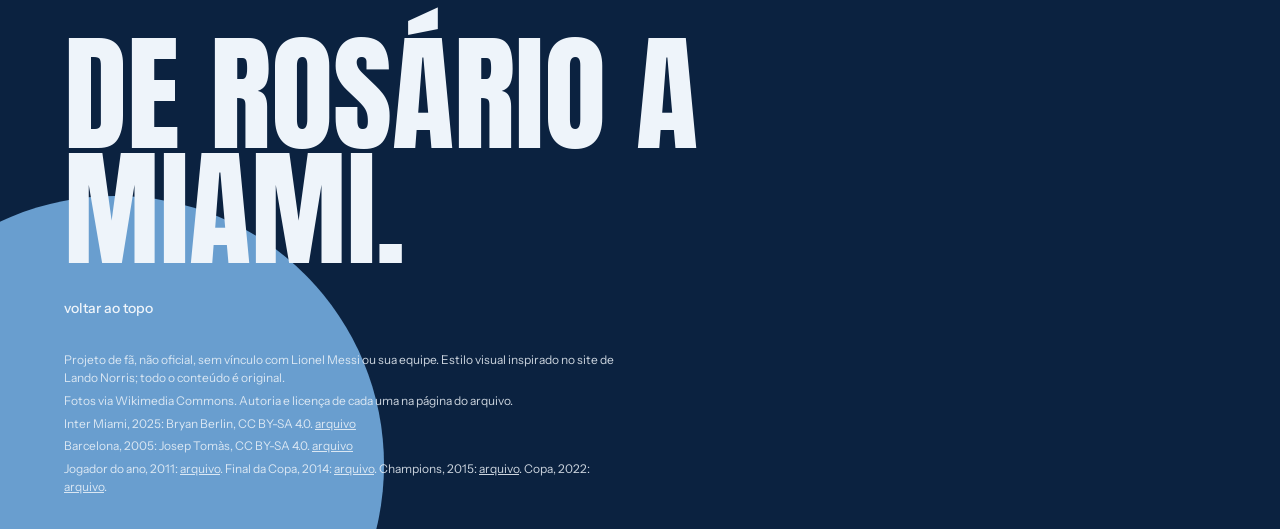
==== commit ec91f8f5: "Update index.html" ====
--- a/index.html
+++ b/index.html
@@ -11,7 +11,7 @@
 @property --r{syntax:"<length>";inherits:true;initial-value:1px}
 :root{--bg:#070F1B;--ink:#EEF4FA;--mute:#93A8BF;--acc:#74ACDF;--gold:#C7A04A;--deep:#0B2240;--deep-ink:#EEF4FA;--line:rgba(238,244,250,.14);
 --goldg:linear-gradient(120deg,#8A6A26,#E8CF8B 45%,#B88F3A 70%,#F1DFA6);--goldh:linear-gradient(90deg,transparent,rgba(232,207,139,.6),transparent);
---display:"Anton",Impact,"Arial Narrow",sans-serif;--body:"Instrument Sans",system-ui,-apple-system,"Segoe UI",sans-serif;
+--ease:cubic-bezier(.65,.05,0,1);--dur:.75s;--display:"Anton",Impact,"Arial Narrow",sans-serif;--body:"Instrument Sans",system-ui,-apple-system,"Segoe UI",sans-serif;
 box-sizing:border-box;padding-top:env(safe-area-inset-top,0px);padding-bottom:env(safe-area-inset-bottom,0px);color-scheme:dark}
 :root[data-theme="light"]{--bg:#EEF2F6;--ink:#0B1626;--mute:#53647A;--deep:#0B1B30;--line:rgba(11,22,38,.16);color-scheme:light}
 *,*::before,*::after{box-sizing:inherit}
@@ -37,6 +37,22 @@
 .score{position:absolute;left:20px;top:14px;color:var(--deep-ink);pointer-events:none}
 .score b{display:block;font:400 clamp(64px,10vw,120px)/.9 var(--display)}
 .score span{font-size:14px;text-transform:lowercase;opacity:.8}.score i{font-style:normal}
+.pt{position:fixed;inset:0;z-index:55;background:var(--acc);display:flex;align-items:flex-end;padding:0 clamp(20px,5vw,72px) 28px;pointer-events:none;visibility:hidden;clip-path:inset(100% 0 0 0)}
+.pt span{font:400 clamp(64px,16vw,240px)/.85 var(--display);text-transform:uppercase;color:#0B1626}
+.pt.in{visibility:visible;pointer-events:auto;clip-path:inset(0);transition:clip-path var(--dur) var(--ease)}
+.pt.out{visibility:visible;clip-path:inset(0 0 100% 0);transition:clip-path var(--dur) var(--ease)}
+.rv{position:absolute;inset:0;z-index:3;display:flex;align-items:flex-end;justify-content:center;padding:0 22px 26px;background:var(--acc);color:#0B1626;text-align:center;font:500 14px/1.35 var(--body);clip-path:ellipse(100% 0% at 50% 100%);transform:scale(1.08);transition:clip-path var(--dur) var(--ease),transform var(--dur) var(--ease)}
+.moment:hover .rv,.moment:focus-visible .rv{clip-path:ellipse(100% 62% at 50% 100%);transform:none}
+@media(hover:none){.rv{display:none}}
+.moment .shot img{transform:translate(calc(var(--ix,0)*-16px),calc(var(--iy,0)*-16px)) scale(1.06)}
+.arch img{transform:translate(calc(var(--mx,0)*-40px),calc(var(--my,0)*-30px)) scale(1.1);transition:transform .5s ease-out}
+.marq{display:flex;overflow:hidden;padding-block:22px;border-block:1px solid transparent;border-image:var(--goldh) 1;background:var(--bg)}
+.mt{display:flex;flex:none;align-items:center;gap:36px;padding-right:36px;animation:mq 30s linear infinite}
+.marq:hover .mt{animation-play-state:paused}
+.mt span{font:400 clamp(34px,5vw,64px)/1 var(--display);text-transform:uppercase;white-space:nowrap;transition:color .3s}
+.mt span:hover{color:var(--acc)}
+.mt i{flex:none;width:12px;height:12px;background:var(--goldg);transform:rotate(45deg)}
+@keyframes mq{to{transform:translateX(-100%)}}
 a{color:inherit}:focus-visible{outline:3px solid var(--acc);outline-offset:3px}
 .wrap{padding-inline:clamp(20px,5vw,72px)}
 header{position:sticky;top:env(safe-area-inset-top,0px);z-index:20;display:flex;justify-content:space-between;align-items:center;gap:16px;padding:13px clamp(20px,5vw,72px);background:var(--bg);border-bottom:1px solid transparent;border-image:var(--goldh) 1}
@@ -47,7 +63,7 @@
 @media(max-width:560px){nav a:nth-child(n+3){display:none}}
 .theme{font:500 13px var(--body);text-transform:lowercase;background:transparent;color:var(--ink);border:1.5px solid var(--ink);border-radius:999px;padding:6px 14px;cursor:pointer;transition:background .25s,color .25s,border-color .25s}
 .theme:hover{background:var(--goldg);border-color:transparent;color:#0B1626}
-.cursor{position:fixed;left:0;top:0;width:16px;height:16px;margin:-8px 0 0 -8px;border-radius:50%;border:1.5px solid #E8CF8B;pointer-events:none;z-index:40;opacity:0;transition:width .25s,height .25s,margin .25s,opacity .25s}
+.cursor{position:fixed;left:0;top:0;width:16px;height:16px;margin:-8px 0 0 -8px;border-radius:50%;border:1.5px solid #E8CF8B;pointer-events:none;z-index:70;opacity:0;transition:width .25s,height .25s,margin .25s,opacity .25s}
 .cursor.on{opacity:1}.cursor.big{width:64px;height:64px;margin:-32px 0 0 -32px;background:rgba(232,207,139,.18)}
 @media(hover:none){.cursor{display:none}}
 .pitch{position:fixed;left:12px;top:22vh;height:56vh;width:2px;background:var(--line);z-index:15}
@@ -96,8 +112,8 @@
 .shot img{position:absolute;inset:0;width:100%;height:100%;object-fit:cover;pointer-events:none;transition:transform .6s cubic-bezier(.2,.8,.2,1)}
 .shot::after{content:"";position:absolute;inset:0;background:linear-gradient(transparent 50%,rgba(11,27,48,.9))}
 .shot em{position:relative;z-index:2;font:400 64px/.9 var(--display);font-style:normal;transition:transform .4s}
-.shot .see{position:absolute;z-index:2;top:46%;padding:8px 16px;border-radius:999px;background:var(--goldg);color:#0B1626;font-size:13px;font-weight:500;opacity:0;transform:scale(.8);transition:opacity .3s,transform .3s}
-.moment:hover img,.moment:focus-visible img{transform:scale(1.08)}
+.shot .see{position:absolute;z-index:4;top:46%;padding:8px 16px;border-radius:999px;background:var(--goldg);color:#0B1626;font-size:13px;font-weight:500;opacity:0;transform:scale(.8);transition:opacity .3s,transform .3s}
+.moment:hover img,.moment:focus-visible img{transform:translate(calc(var(--ix,0)*-16px),calc(var(--iy,0)*-16px)) scale(1.12)}
 .moment:hover .see,.moment:focus-visible .see{opacity:1;transform:none}
 .moment:hover em{transform:translateY(-6px)}
 .moment .t{display:block;margin-top:14px;font:400 22px/1.1 var(--display);text-transform:uppercase;letter-spacing:.02em}
@@ -146,11 +162,12 @@
 footer h2{position:relative;margin:0 0 28px;font:400 clamp(44px,10vw,150px)/.9 var(--display);text-transform:uppercase;max-width:12ch}
 footer .up{position:relative;display:inline-block;margin-bottom:28px}
 .credits{position:relative;margin:0;padding:0;list-style:none;font-size:12px;opacity:.85;display:grid;gap:4px;max-width:70ch}
-@media(prefers-reduced-motion:reduce){.curtain{display:none}.sun::after{animation:none}html{scroll-behavior:auto}.hero h1 span{animation:none}*{transition:none!important}}
+@media(prefers-reduced-motion:reduce){.curtain,.pt{display:none}.mt{animation:none}.sun::after{animation:none}html{scroll-behavior:auto}.hero h1 span{animation:none}*{transition:none!important}}
 </style>
 </head>
 <body>
 <div class="curtain" aria-hidden="true"><span>10</span></div>
+<div class="pt" id="pt" aria-hidden="true"><span id="ptl"></span></div>
 <header>
   <a class="logo" href="#inicio">Messi</a>
   <nav aria-label="Principal"><a href="#inicio">início</a><a href="#momentos">momentos</a><a href="#em-campo">em campo</a><a href="#bolas">bolas de ouro</a></nav>
@@ -169,6 +186,8 @@
   <h1><span class="o">Lionel</span><span>Messi</span></h1>
   <div class="meta"><span id="cap">inter miami, 2025</span><span>passe o mouse ou toque na foto</span><span>campeão do mundo, 2022</span></div>
 </section>
+
+<div class="marq" aria-hidden="true"><div class="mt"><span>campeão do mundo</span><i></i><span>8 bolas de ouro</span><i></i><span>4 champions league</span><i></i><span>2 copas américa</span><i></i><span>ouro olímpico</span><i></i></div></div>
 
 <section class="statement wrap">
   <p>De Rosário a Barcelona aos 13 anos. Dali vieram <b>oito Bolas de Ouro</b>, quatro Champions e, em 2022, a <b>Copa do Mundo</b> que faltava.</p>
@@ -310,8 +329,8 @@
   if(fine&&!rm){
     document.querySelectorAll('.moment .shot').forEach(function(sh){
       sh.addEventListener('pointermove',function(e){var r=sh.getBoundingClientRect(),x=(e.clientX-r.left)/r.width-.5,y=(e.clientY-r.top)/r.height-.5;
-        sh.style.transform='perspective(700px) rotateY('+x*10+'deg) rotateX('+(-y*8)+'deg)'});
-      sh.addEventListener('pointerleave',function(){sh.style.transform=''})});
+        sh.style.transform='perspective(700px) rotateY('+x*10+'deg) rotateX('+(-y*8)+'deg)';sh.style.setProperty('--ix',(x*2).toFixed(3));sh.style.setProperty('--iy',(y*2).toFixed(3))});
+      sh.addEventListener('pointerleave',function(){sh.style.transform='';sh.style.setProperty('--ix',0);sh.style.setProperty('--iy',0)})});
     document.querySelectorAll('.theme,.logo,nav a').forEach(function(el){
       el.addEventListener('pointermove',function(e){var r=el.getBoundingClientRect();
         el.style.transform='translate('+(e.clientX-r.left-r.width/2)*.25+'px,'+(e.clientY-r.top-r.height/2)*.35+'px)'});
@@ -348,6 +367,26 @@
     vy=-14.5-Math.random()*2});
   addEventListener('resize',function(){if(!run)reset()});
   reset();
+
+  ms.forEach(function(b){var sh=$('.shot',b),r=document.createElement('span');r.className='rv';r.textContent=b.dataset.cap;sh.appendChild(r)});
+  var mt=$('.mt');mt.parentNode.appendChild(mt.cloneNode(true));
+
+  var pt=$('#pt'),ptl=$('#ptl'),busy=false;
+  document.querySelectorAll('a[href^="#"]').forEach(function(a){
+    a.addEventListener('click',function(e){
+      var id=a.getAttribute('href').slice(1),t=id&&document.getElementById(id);
+      if(!t||rm)return;
+      e.preventDefault();if(busy)return;busy=true;
+      ptl.textContent=a.textContent.trim();pt.className='pt in';
+      setTimeout(function(){
+        root.style.scrollBehavior='auto';
+        window.scrollTo(0,id==='inicio'?0:t.getBoundingClientRect().top+scrollY-64);
+        history.replaceState(null,'','#'+id);root.style.scrollBehavior='';
+        pt.className='pt out';
+        setTimeout(function(){pt.className='pt';busy=false},780);
+      },800);
+    });
+  });
 })();
 </script>
 </body>
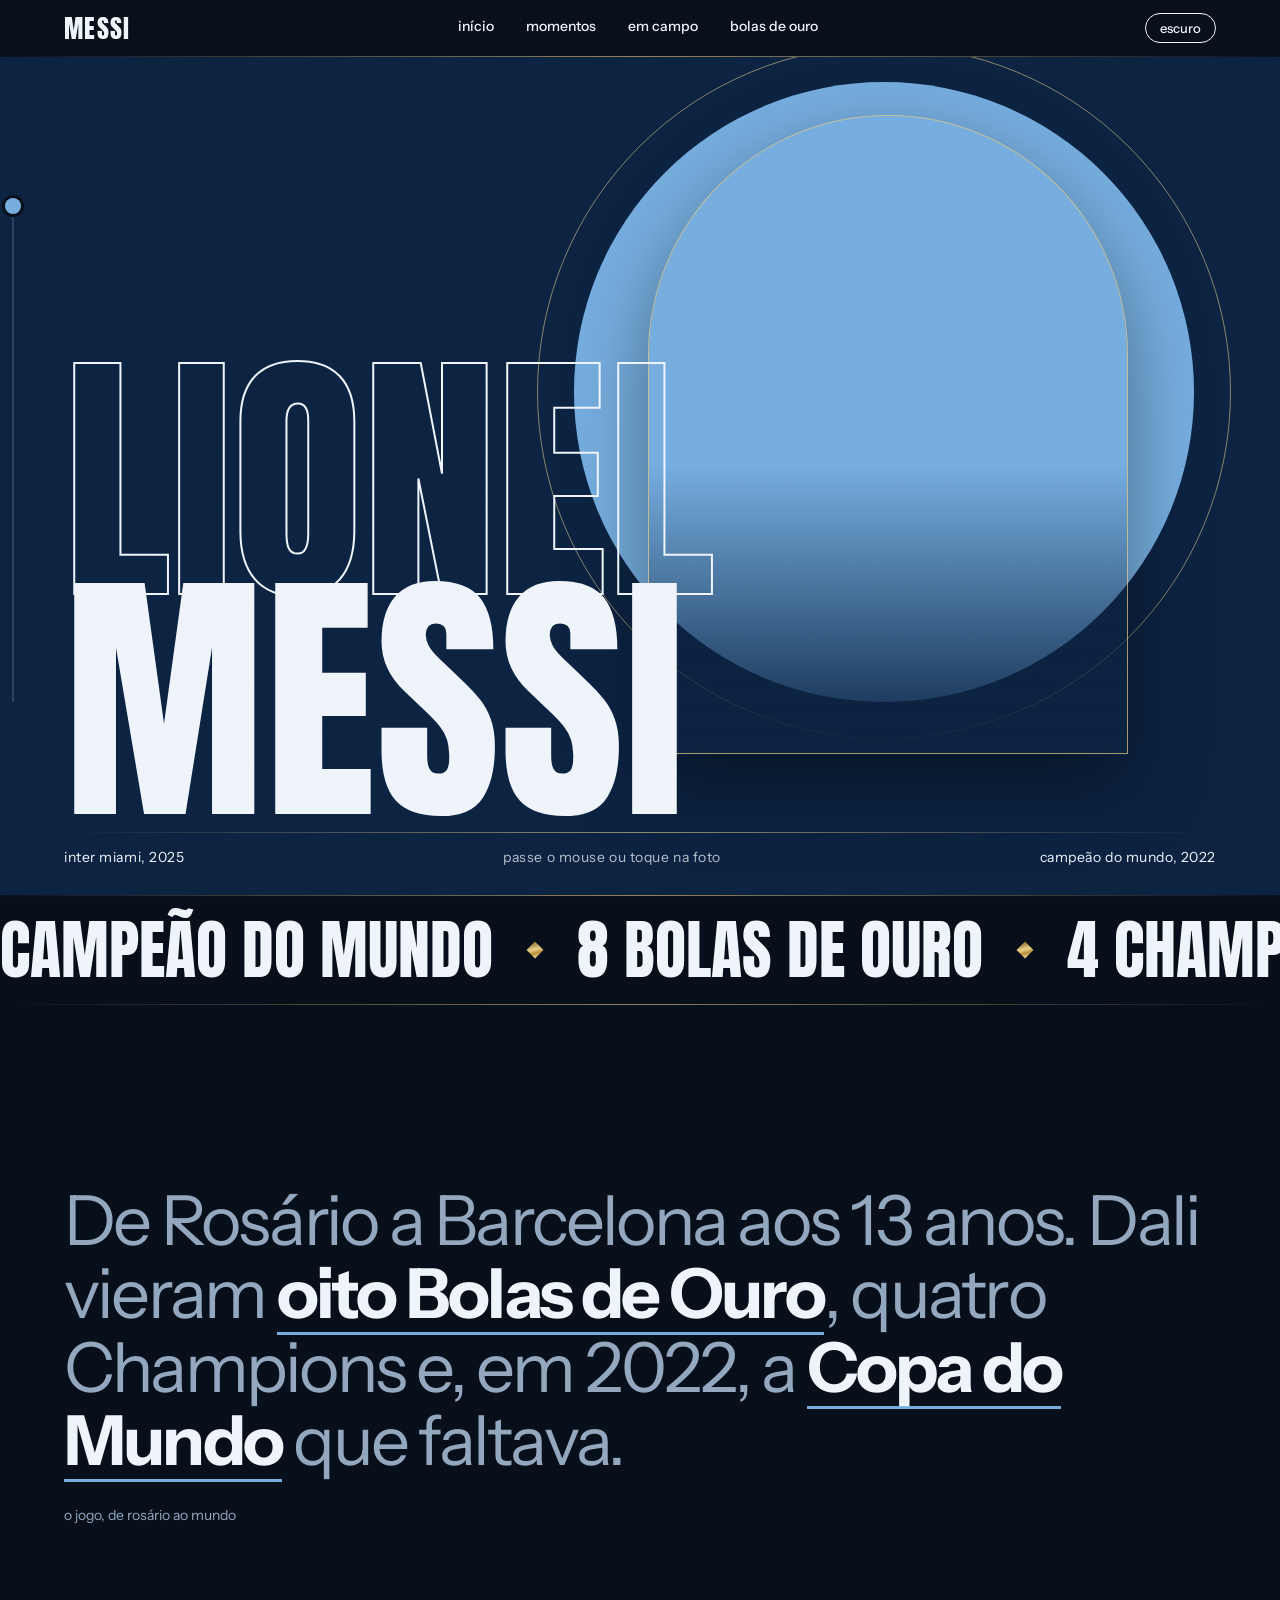
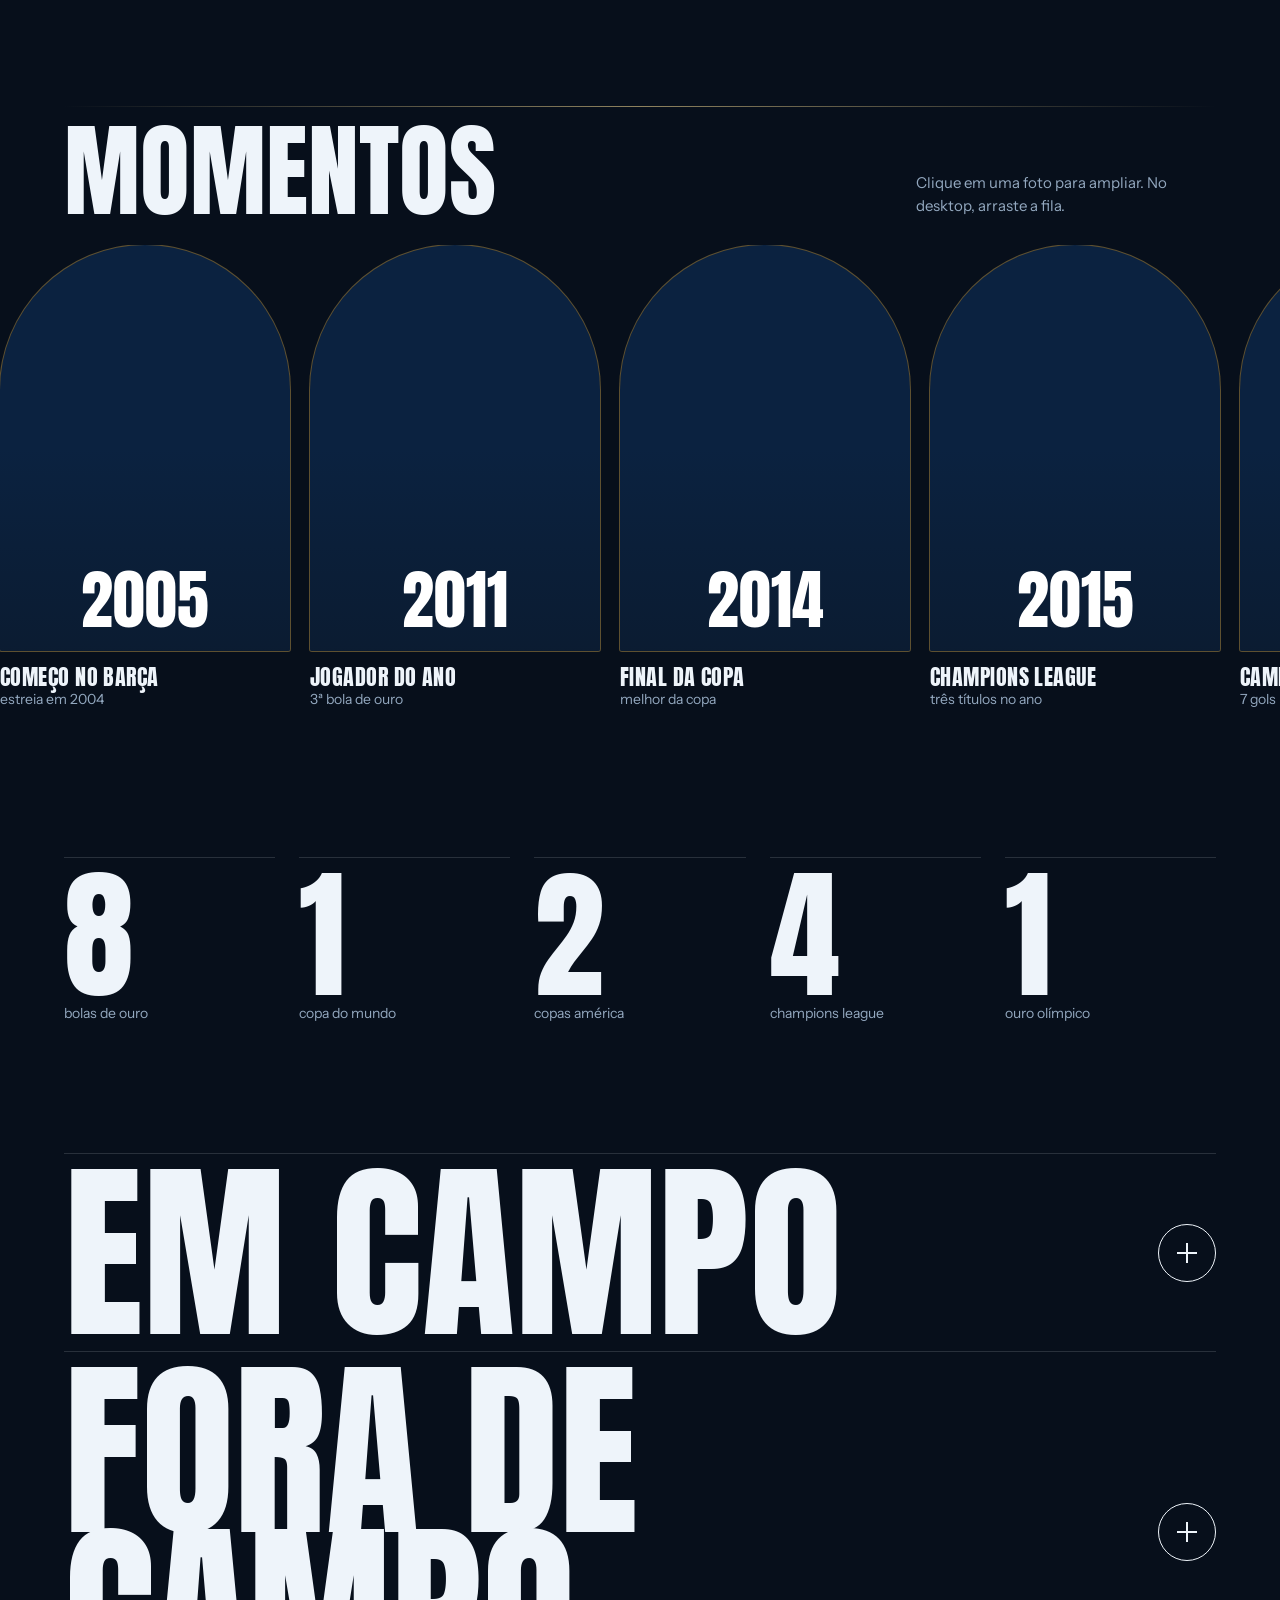
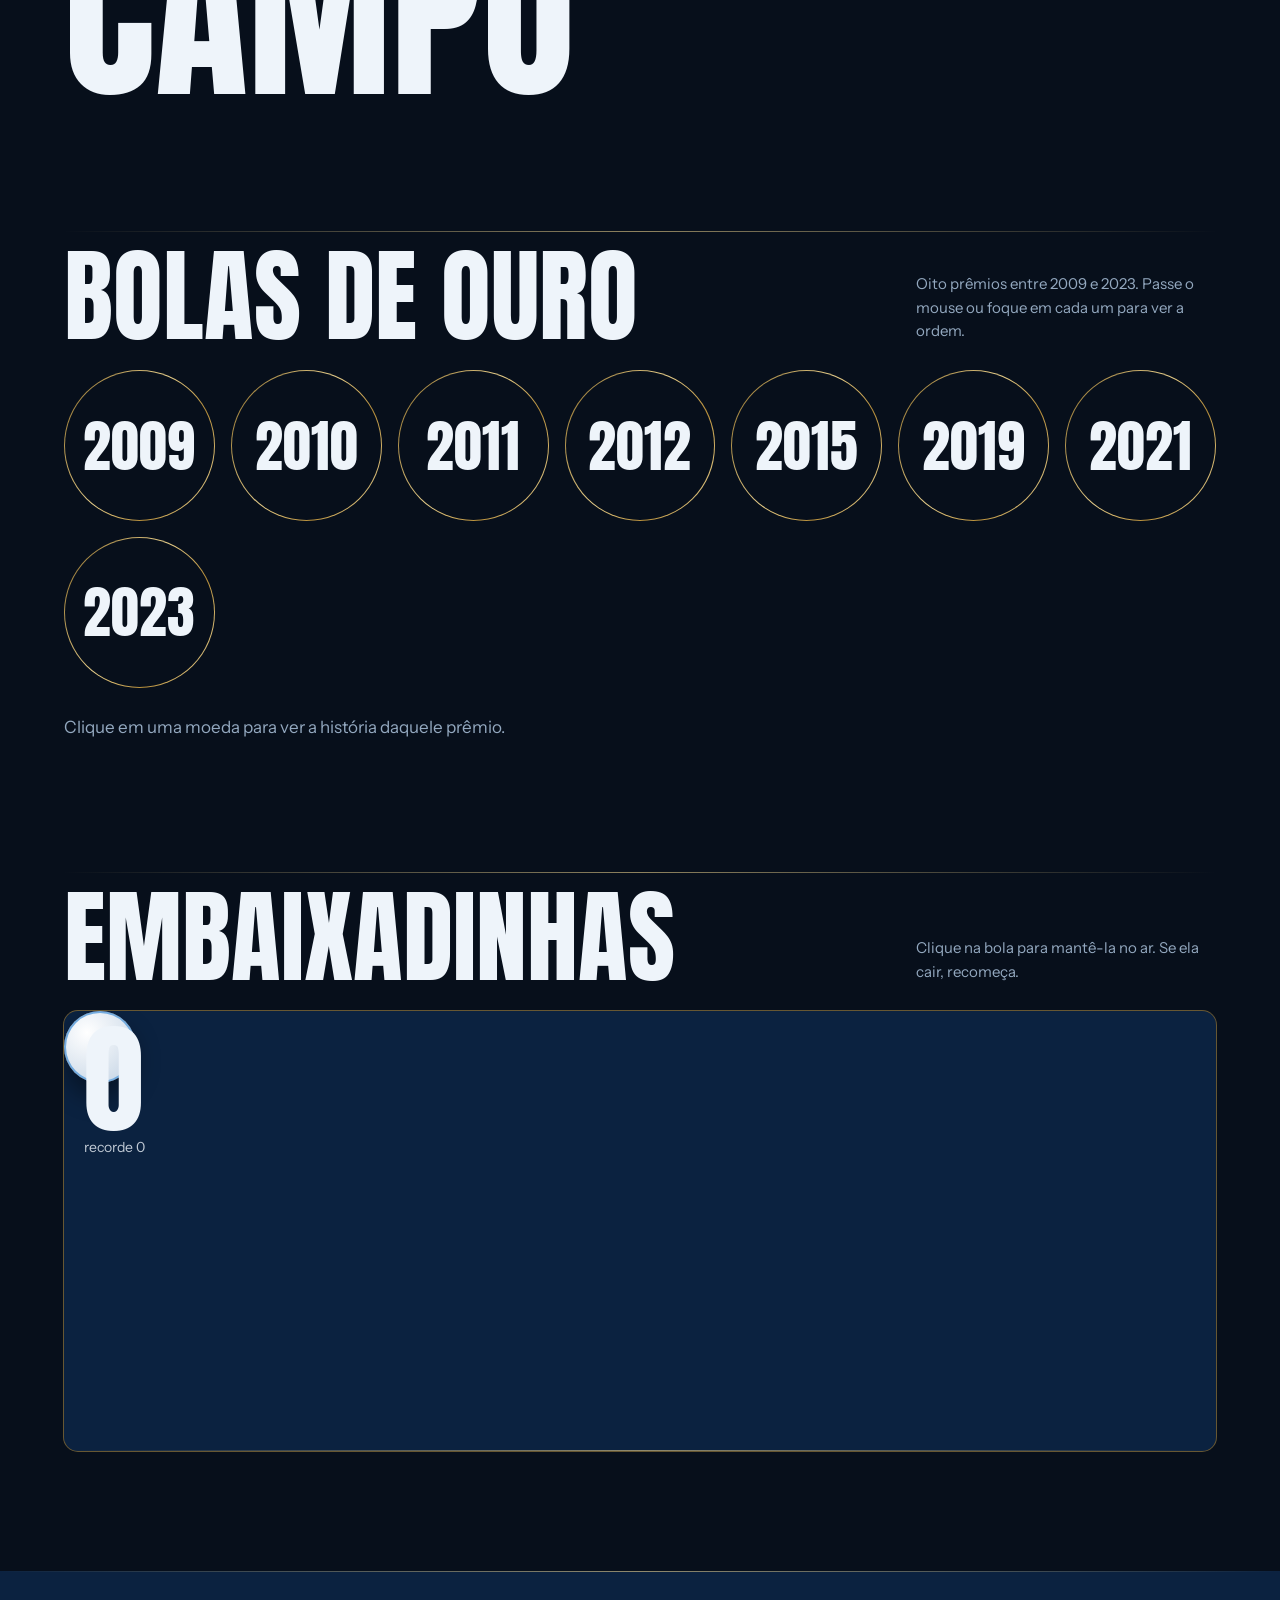
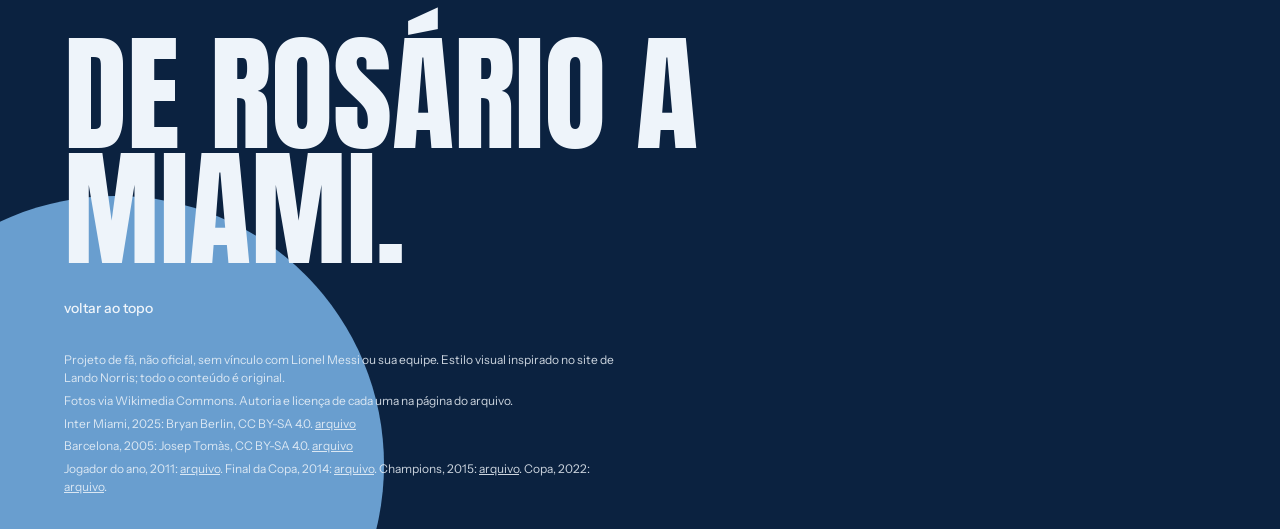
==== commit 376fe70d: "Update index.html" ====
--- a/index.html
+++ b/index.html
@@ -37,10 +37,24 @@
 .score{position:absolute;left:20px;top:14px;color:var(--deep-ink);pointer-events:none}
 .score b{display:block;font:400 clamp(64px,10vw,120px)/.9 var(--display)}
 .score span{font-size:14px;text-transform:lowercase;opacity:.8}.score i{font-style:normal}
-.pt{position:fixed;inset:0;z-index:55;background:var(--acc);display:flex;align-items:flex-end;padding:0 clamp(20px,5vw,72px) 28px;pointer-events:none;visibility:hidden;clip-path:inset(100% 0 0 0)}
-.pt span{font:400 clamp(64px,16vw,240px)/.85 var(--display);text-transform:uppercase;color:#0B1626}
-.pt.in{visibility:visible;pointer-events:auto;clip-path:inset(0);transition:clip-path var(--dur) var(--ease)}
-.pt.out{visibility:visible;clip-path:inset(0 0 100% 0);transition:clip-path var(--dur) var(--ease)}
+.pt{position:fixed;inset:0;z-index:55;overflow:hidden;pointer-events:none;visibility:hidden}
+.pt.in,.pt.out{visibility:visible}.pt.in{pointer-events:auto}
+.pt .l{position:absolute;left:-10vw;right:-10vw;top:-20vh;height:140vh;border-radius:50%/18vh;transform:translateY(100%)}
+.pt .l1{background:var(--goldg)}.pt .l2{background:var(--acc)}.pt .l3{background:var(--deep)}
+.pt.in .l{animation:lin .85s var(--ease) both}.pt.out .l{animation:lout .85s var(--ease) both}
+.pt.in .l2{animation-delay:.1s}.pt.in .l3{animation-delay:.2s}.pt.out .l3{animation-delay:0s}.pt.out .l2{animation-delay:.1s}.pt.out .l1{animation-delay:.2s}
+@keyframes lin{from{transform:translateY(100%)}to{transform:none}}
+@keyframes lout{from{transform:none}to{transform:translateY(-100%)}}
+.ptx{position:absolute;z-index:5;left:clamp(20px,5vw,72px);right:clamp(20px,5vw,72px);bottom:56px;color:var(--deep-ink);transition:opacity .3s}
+#ptl{display:block;overflow:hidden;padding-bottom:.06em;font:400 clamp(64px,16vw,240px)/.95 var(--display);text-transform:uppercase}
+#ptl .c{display:inline-block;transform:translateY(110%)}
+.pt.in #ptl .c{animation:cin .7s var(--ease) both;animation-delay:calc(.45s + var(--i)*.035s)}
+.pt.out #ptl .c{transform:none}
+@keyframes cin{from{transform:translateY(110%)}to{transform:none}}
+.pn{position:absolute;z-index:5;top:calc(22px + env(safe-area-inset-top,0px));right:clamp(20px,5vw,72px);font:400 clamp(40px,6vw,88px)/1 var(--display);background:var(--goldg);-webkit-background-clip:text;background-clip:text;color:transparent;transition:opacity .3s}
+.pl{position:absolute;z-index:5;left:clamp(20px,5vw,72px);right:clamp(20px,5vw,72px);bottom:26px;height:1px;background:var(--goldh);transition:opacity .3s}
+.pl em{position:absolute;left:0;top:-7px;width:14px;height:14px;margin-left:-7px;border-radius:50%;background:var(--acc)}
+.pt.out .ptx,.pt.out .pn,.pt.out .pl{opacity:0}
 .rv{position:absolute;inset:0;z-index:3;display:flex;align-items:flex-end;justify-content:center;padding:0 22px 26px;background:var(--acc);color:#0B1626;text-align:center;font:500 14px/1.35 var(--body);clip-path:ellipse(100% 0% at 50% 100%);transform:scale(1.08);transition:clip-path var(--dur) var(--ease),transform var(--dur) var(--ease)}
 .moment:hover .rv,.moment:focus-visible .rv{clip-path:ellipse(100% 62% at 50% 100%);transform:none}
 @media(hover:none){.rv{display:none}}
@@ -167,7 +181,7 @@
 </head>
 <body>
 <div class="curtain" aria-hidden="true"><span>10</span></div>
-<div class="pt" id="pt" aria-hidden="true"><span id="ptl"></span></div>
+<div class="pt" id="pt" aria-hidden="true"><i class="l l1"></i><i class="l l2"></i><i class="l l3"></i><div class="ptx"><span id="ptl"></span></div><b class="pn" id="ptn">000</b><div class="pl"><em id="pb"></em></div></div>
 <header>
   <a class="logo" href="#inicio">Messi</a>
   <nav aria-label="Principal"><a href="#inicio">início</a><a href="#momentos">momentos</a><a href="#em-campo">em campo</a><a href="#bolas">bolas de ouro</a></nav>
@@ -371,20 +385,28 @@
   ms.forEach(function(b){var sh=$('.shot',b),r=document.createElement('span');r.className='rv';r.textContent=b.dataset.cap;sh.appendChild(r)});
   var mt=$('.mt');mt.parentNode.appendChild(mt.cloneNode(true));
 
-  var pt=$('#pt'),ptl=$('#ptl'),busy=false;
+  var pt=$('#pt'),ptl=$('#ptl'),ptn=$('#ptn'),pb=$('#pb'),busy=false;
+  function counter(ms){var s0=performance.now();(function f(n){var p=Math.min(1,(n-s0)/ms);
+    ptn.textContent=('00'+Math.round(p*100)).slice(-3);pb.style.left=p*100+'%';
+    if(p<1&&busy)requestAnimationFrame(f)})(s0)}
+  function lab(t){ptl.textContent='';t.split('').forEach(function(ch,i){
+    var c=document.createElement('span');c.className='c';c.style.setProperty('--i',i);
+    c.textContent=ch===' '?'\u00a0':ch;ptl.appendChild(c)})}
   document.querySelectorAll('a[href^="#"]').forEach(function(a){
     a.addEventListener('click',function(e){
       var id=a.getAttribute('href').slice(1),t=id&&document.getElementById(id);
       if(!t||rm)return;
       e.preventDefault();if(busy)return;busy=true;
-      ptl.textContent=a.textContent.trim();pt.className='pt in';
+      lab(id==='inicio'?'início':a.textContent.trim());
+      ptn.textContent='000';pb.style.left='0%';pt.className='pt in';
+      setTimeout(function(){counter(900)},350);
       setTimeout(function(){
         root.style.scrollBehavior='auto';
         window.scrollTo(0,id==='inicio'?0:t.getBoundingClientRect().top+scrollY-64);
         history.replaceState(null,'','#'+id);root.style.scrollBehavior='';
-        pt.className='pt out';
-        setTimeout(function(){pt.className='pt';busy=false},780);
-      },800);
+      },1250);
+      setTimeout(function(){pt.className='pt out'},1500);
+      setTimeout(function(){pt.className='pt';busy=false},2600);
     });
   });
 })();
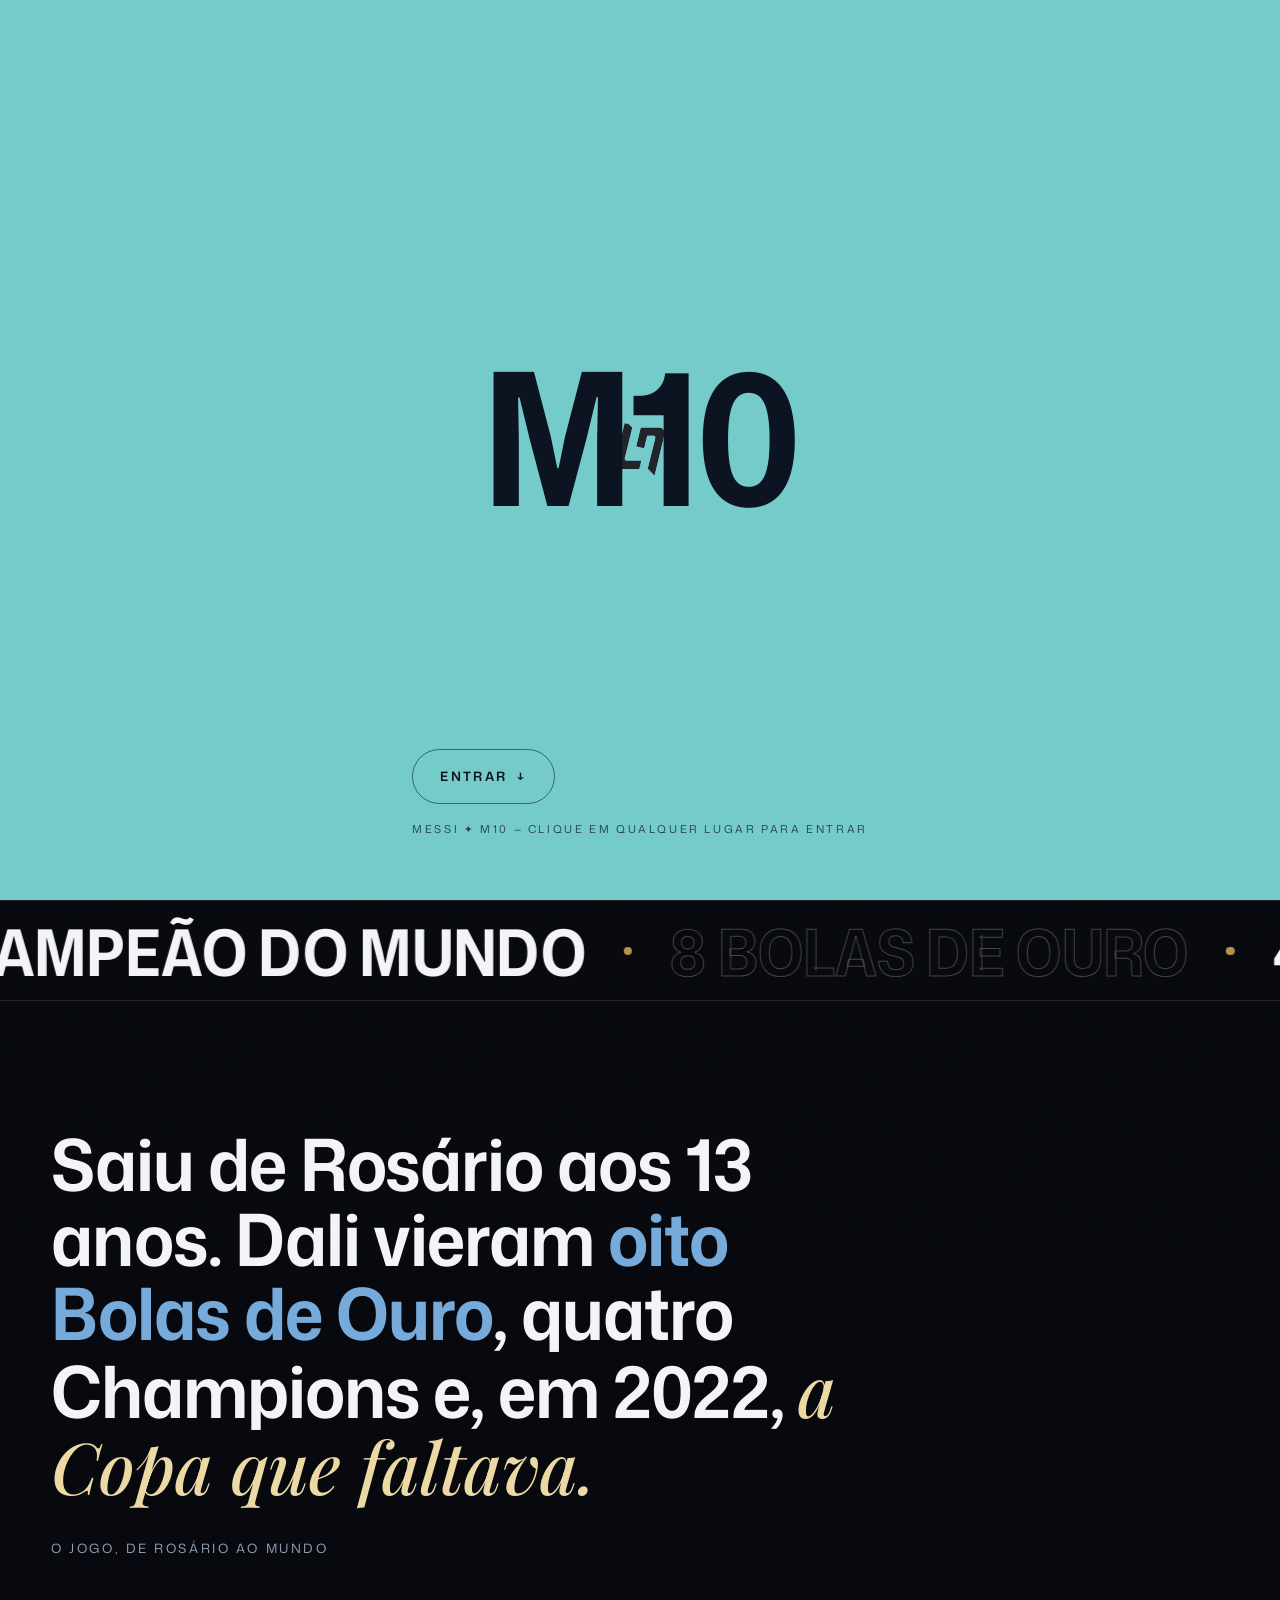
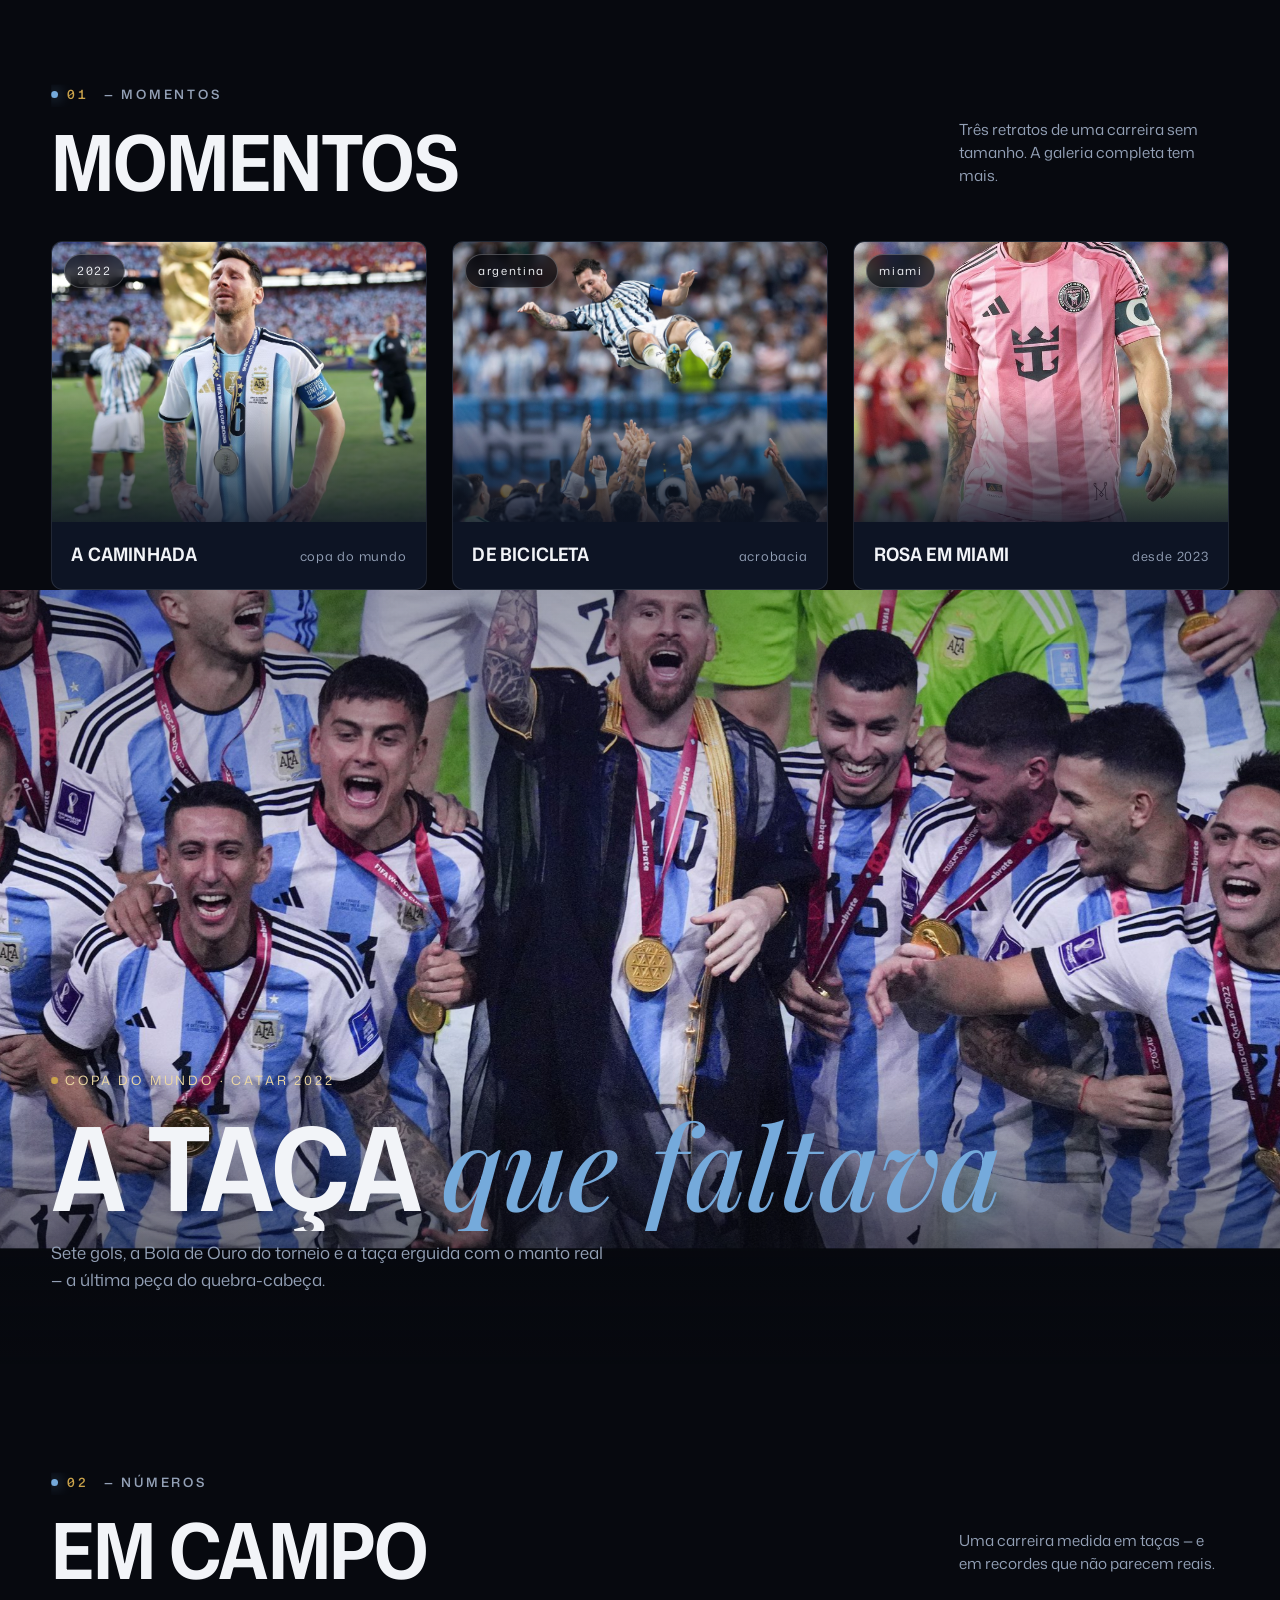
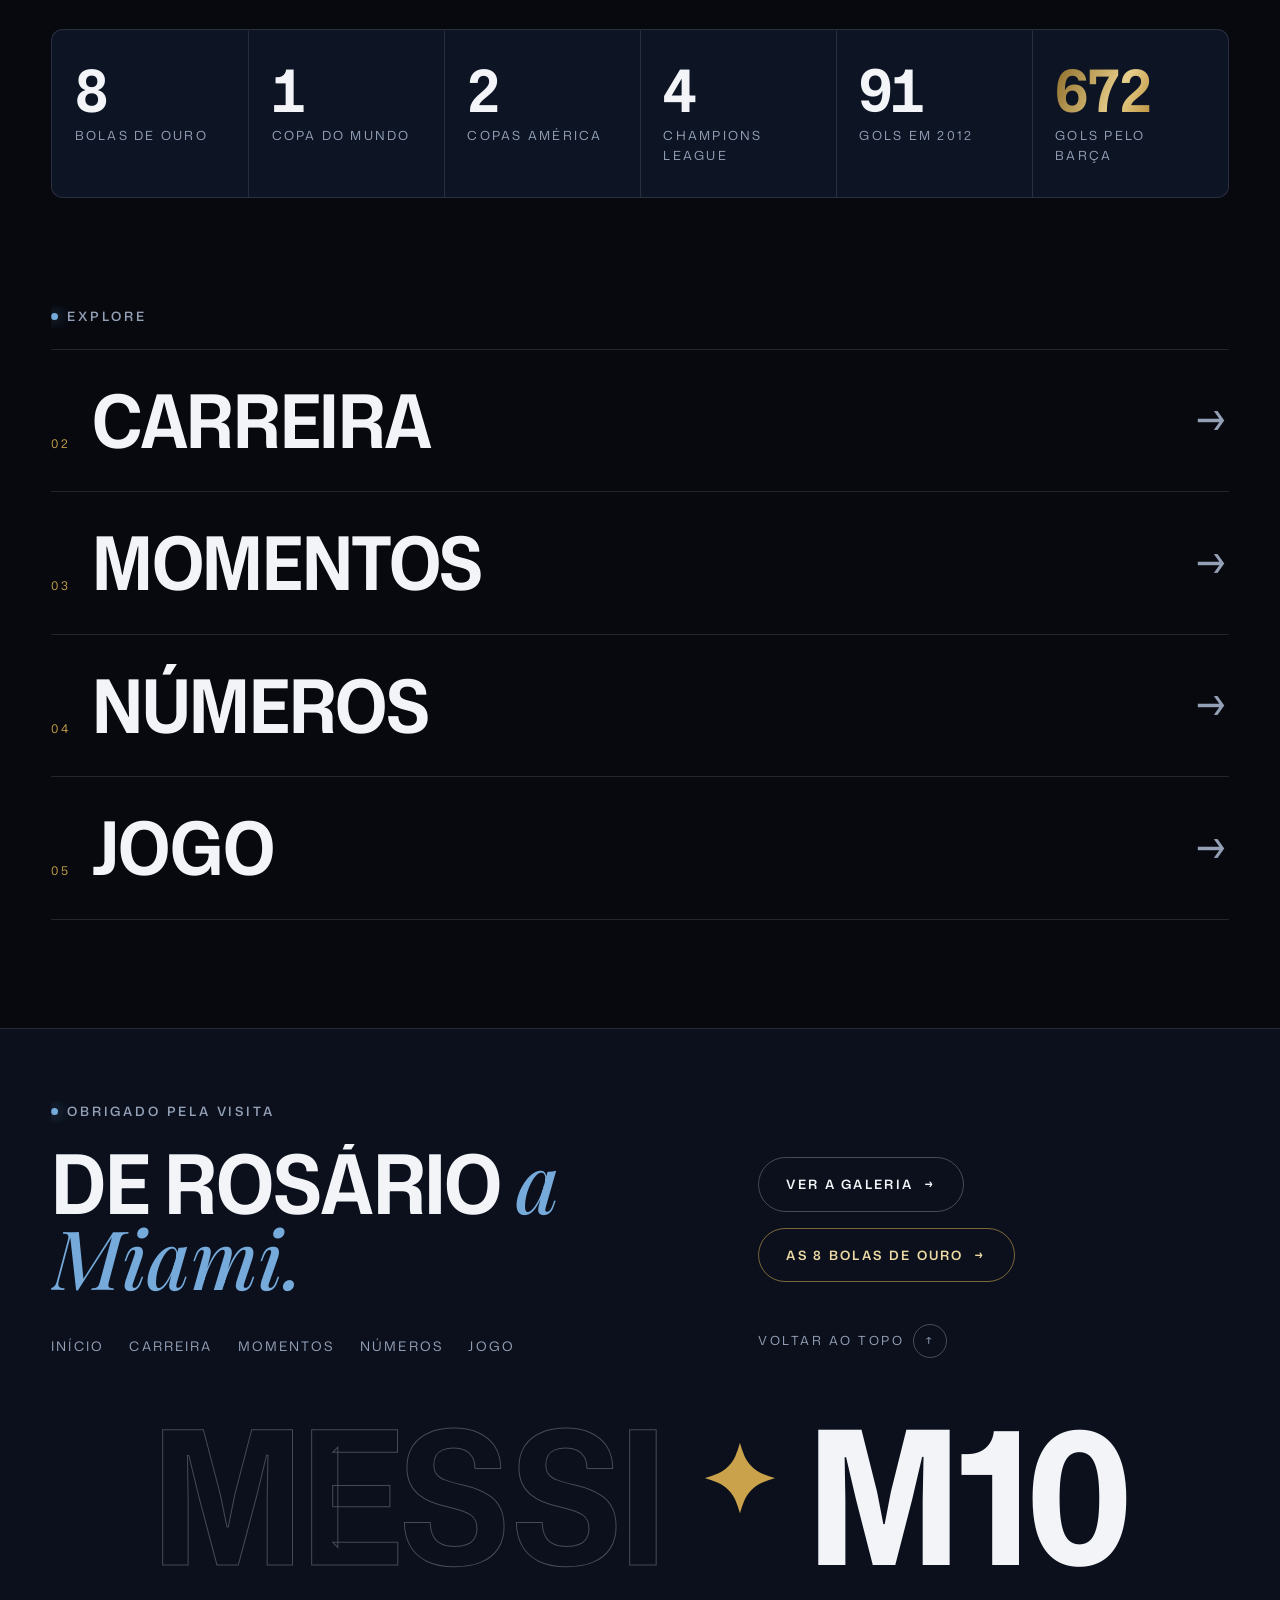
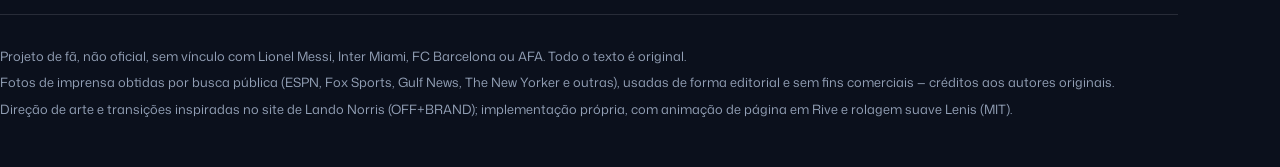
==== commit b1a2f0ec: "3" ====
--- a/index.html
+++ b/index.html
@@ -1,415 +1,217 @@
 <!DOCTYPE html>
-<html lang="pt-BR">
+<html lang="pt-BR" data-page="home" data-intro="1">
 <head>
 <meta charset="utf-8">
 <meta name="viewport" content="width=device-width, initial-scale=1, viewport-fit=cover">
-<title>Lionel Messi</title>
+<title>Lionel Messi ✦ M10 — de Rosário a Miami</title>
+<meta name="description" content="Lionel Messi: 8 Bolas de Ouro, Copa do Mundo 2022, 4 Champions League. Carreira, momentos, números e jogo. Projeto de fã, não oficial.">
+<meta name="theme-color" content="#07090F">
+<meta property="og:title" content="Lionel Messi ✦ M10">
+<meta property="og:description" content="De Rosário a Miami. 8 Bolas de Ouro, campeão do mundo em 2022.">
+<link rel="icon" href="data:image/svg+xml,%3Csvg xmlns='http://www.w3.org/2000/svg' viewBox='0 0 64 64'%3E%3Ccircle cx='32' cy='32' r='30' fill='%2307090F'/%3E%3Ctext x='32' y='42' font-family='Arial Black,Arial' font-size='26' font-weight='900' fill='%2375AADB' text-anchor='middle'%3E10%3C/text%3E%3C/svg%3E">
 <link rel="preconnect" href="https://fonts.googleapis.com">
 <link rel="preconnect" href="https://fonts.gstatic.com" crossorigin>
-<link href="https://fonts.googleapis.com/css2?family=Anton&family=Instrument+Sans:wght@400;500;700&display=swap" rel="stylesheet">
-<style>
-@property --r{syntax:"<length>";inherits:true;initial-value:1px}
-:root{--bg:#070F1B;--ink:#EEF4FA;--mute:#93A8BF;--acc:#74ACDF;--gold:#C7A04A;--deep:#0B2240;--deep-ink:#EEF4FA;--line:rgba(238,244,250,.14);
---goldg:linear-gradient(120deg,#8A6A26,#E8CF8B 45%,#B88F3A 70%,#F1DFA6);--goldh:linear-gradient(90deg,transparent,rgba(232,207,139,.6),transparent);
---ease:cubic-bezier(.65,.05,0,1);--dur:.75s;--display:"Anton",Impact,"Arial Narrow",sans-serif;--body:"Instrument Sans",system-ui,-apple-system,"Segoe UI",sans-serif;
-box-sizing:border-box;padding-top:env(safe-area-inset-top,0px);padding-bottom:env(safe-area-inset-bottom,0px);color-scheme:dark}
-:root[data-theme="light"]{--bg:#EEF2F6;--ink:#0B1626;--mute:#53647A;--deep:#0B1B30;--line:rgba(11,22,38,.16);color-scheme:light}
-*,*::before,*::after{box-sizing:inherit}
-html{scroll-padding-top:calc(env(safe-area-inset-top,0px) + 64px);scroll-behavior:smooth}
-body{margin:0;background:var(--bg);color:var(--ink);font:400 17px/1.55 var(--body);overflow-x:hidden}
-body::before{content:"";position:fixed;inset:0 0 auto;height:env(safe-area-inset-top,0px);background:var(--bg);z-index:30}
-body::after{content:"";position:fixed;inset:0;z-index:25;pointer-events:none;opacity:.07;mix-blend-mode:overlay;background:url("data:image/svg+xml;utf8,<svg xmlns='http://www.w3.org/2000/svg' width='160' height='160'><filter id='n'><feTurbulence type='fractalNoise' baseFrequency='.8' numOctaves='2' stitchTiles='stitch'/><feColorMatrix values='0 0 0 0 1 0 0 0 0 1 0 0 0 0 1 0 0 0 .6 0'/></filter><rect width='100%' height='100%' filter='url(%23n)'/></svg>")}
-::selection{background:var(--gold);color:#0B1626}
-html{scrollbar-color:#B88F3A var(--bg)}.row{scrollbar-width:thin;scrollbar-color:#B88F3A transparent}
-.curtain{position:fixed;inset:0;z-index:60;background:var(--deep);display:grid;place-items:center;pointer-events:none;animation:out 1.1s cubic-bezier(.76,0,.24,1) .9s forwards}
-.curtain span{font:400 clamp(120px,30vw,360px)/1 var(--display);background:var(--goldg);-webkit-background-clip:text;background-clip:text;color:transparent;animation:fade .9s ease both}
-@keyframes out{to{transform:translateY(-100%);visibility:hidden}}
-@keyframes fade{from{opacity:0;transform:scale(.92)}to{opacity:1;transform:none}}
-@keyframes spin{to{transform:rotate(360deg)}}
-.statement p .w{color:var(--ink);opacity:.22;transition:opacity .4s}.statement p .w.on{opacity:1}
-.moment .shot{transition:transform .3s ease-out}
-.nv{display:flex;gap:10px;justify-content:center;margin-top:16px}.nv .x{margin:0}
-.coin.sel{background:var(--goldg);transform:translateY(-6px)}.coin.sel .y{opacity:0;transform:scale(1.4)}.coin.sel .n{opacity:1;transform:none}
-.info{margin:26px 0 0;min-height:3.4em;max-width:60ch;color:var(--mute)}.info b{color:var(--ink)}
-.field{position:relative;height:min(60vh,440px);border-radius:14px;overflow:hidden;background:var(--deep);box-shadow:0 0 0 1px rgba(199,160,74,.5);margin-bottom:clamp(60px,10vw,120px)}
-.field::after{content:"";position:absolute;left:0;right:0;bottom:0;height:1px;background:var(--goldh)}
-.kball{position:absolute;left:0;top:0;width:72px;height:72px;border-radius:50%;border:0;padding:0;cursor:pointer;background:radial-gradient(circle,#0B1626 0 13%,transparent 14%),radial-gradient(circle at 32% 30%,#fff,#bfd0e2);box-shadow:inset 0 0 0 2px var(--acc),0 14px 24px rgba(0,0,0,.4);will-change:transform}
-.score{position:absolute;left:20px;top:14px;color:var(--deep-ink);pointer-events:none}
-.score b{display:block;font:400 clamp(64px,10vw,120px)/.9 var(--display)}
-.score span{font-size:14px;text-transform:lowercase;opacity:.8}.score i{font-style:normal}
-.pt{position:fixed;inset:0;z-index:55;overflow:hidden;pointer-events:none;visibility:hidden}
-.pt.in,.pt.out{visibility:visible}.pt.in{pointer-events:auto}
-.pt .l{position:absolute;left:-10vw;right:-10vw;top:-20vh;height:140vh;border-radius:50%/18vh;transform:translateY(100%)}
-.pt .l1{background:var(--goldg)}.pt .l2{background:var(--acc)}.pt .l3{background:var(--deep)}
-.pt.in .l{animation:lin .85s var(--ease) both}.pt.out .l{animation:lout .85s var(--ease) both}
-.pt.in .l2{animation-delay:.1s}.pt.in .l3{animation-delay:.2s}.pt.out .l3{animation-delay:0s}.pt.out .l2{animation-delay:.1s}.pt.out .l1{animation-delay:.2s}
-@keyframes lin{from{transform:translateY(100%)}to{transform:none}}
-@keyframes lout{from{transform:none}to{transform:translateY(-100%)}}
-.ptx{position:absolute;z-index:5;left:clamp(20px,5vw,72px);right:clamp(20px,5vw,72px);bottom:56px;color:var(--deep-ink);transition:opacity .3s}
-#ptl{display:block;overflow:hidden;padding-bottom:.06em;font:400 clamp(64px,16vw,240px)/.95 var(--display);text-transform:uppercase}
-#ptl .c{display:inline-block;transform:translateY(110%)}
-.pt.in #ptl .c{animation:cin .7s var(--ease) both;animation-delay:calc(.45s + var(--i)*.035s)}
-.pt.out #ptl .c{transform:none}
-@keyframes cin{from{transform:translateY(110%)}to{transform:none}}
-.pn{position:absolute;z-index:5;top:calc(22px + env(safe-area-inset-top,0px));right:clamp(20px,5vw,72px);font:400 clamp(40px,6vw,88px)/1 var(--display);background:var(--goldg);-webkit-background-clip:text;background-clip:text;color:transparent;transition:opacity .3s}
-.pl{position:absolute;z-index:5;left:clamp(20px,5vw,72px);right:clamp(20px,5vw,72px);bottom:26px;height:1px;background:var(--goldh);transition:opacity .3s}
-.pl em{position:absolute;left:0;top:-7px;width:14px;height:14px;margin-left:-7px;border-radius:50%;background:var(--acc)}
-.pt.out .ptx,.pt.out .pn,.pt.out .pl{opacity:0}
-.rv{position:absolute;inset:0;z-index:3;display:flex;align-items:flex-end;justify-content:center;padding:0 22px 26px;background:var(--acc);color:#0B1626;text-align:center;font:500 14px/1.35 var(--body);clip-path:ellipse(100% 0% at 50% 100%);transform:scale(1.08);transition:clip-path var(--dur) var(--ease),transform var(--dur) var(--ease)}
-.moment:hover .rv,.moment:focus-visible .rv{clip-path:ellipse(100% 62% at 50% 100%);transform:none}
-@media(hover:none){.rv{display:none}}
-.moment .shot img{transform:translate(calc(var(--ix,0)*-16px),calc(var(--iy,0)*-16px)) scale(1.06)}
-.arch img{transform:translate(calc(var(--mx,0)*-40px),calc(var(--my,0)*-30px)) scale(1.1);transition:transform .5s ease-out}
-.marq{display:flex;overflow:hidden;padding-block:22px;border-block:1px solid transparent;border-image:var(--goldh) 1;background:var(--bg)}
-.mt{display:flex;flex:none;align-items:center;gap:36px;padding-right:36px;animation:mq 30s linear infinite}
-.marq:hover .mt{animation-play-state:paused}
-.mt span{font:400 clamp(34px,5vw,64px)/1 var(--display);text-transform:uppercase;white-space:nowrap;transition:color .3s}
-.mt span:hover{color:var(--acc)}
-.mt i{flex:none;width:12px;height:12px;background:var(--goldg);transform:rotate(45deg)}
-@keyframes mq{to{transform:translateX(-100%)}}
-a{color:inherit}:focus-visible{outline:3px solid var(--acc);outline-offset:3px}
-.wrap{padding-inline:clamp(20px,5vw,72px)}
-header{position:sticky;top:env(safe-area-inset-top,0px);z-index:20;display:flex;justify-content:space-between;align-items:center;gap:16px;padding:13px clamp(20px,5vw,72px);background:var(--bg);border-bottom:1px solid transparent;border-image:var(--goldh) 1}
-.logo{font:400 26px/1 var(--display);letter-spacing:.05em;text-decoration:none;text-transform:uppercase}
-nav{display:flex;gap:clamp(12px,3vw,32px)}
-nav a,.up{text-decoration:none;font-weight:500;font-size:14px;text-transform:lowercase;background:linear-gradient(var(--acc),var(--acc)) 0 100%/0 3px no-repeat;transition:background-size .3s;padding-bottom:3px}
-nav a:hover,.up:hover{background-size:100% 3px}
-@media(max-width:560px){nav a:nth-child(n+3){display:none}}
-.theme{font:500 13px var(--body);text-transform:lowercase;background:transparent;color:var(--ink);border:1.5px solid var(--ink);border-radius:999px;padding:6px 14px;cursor:pointer;transition:background .25s,color .25s,border-color .25s}
-.theme:hover{background:var(--goldg);border-color:transparent;color:#0B1626}
-.cursor{position:fixed;left:0;top:0;width:16px;height:16px;margin:-8px 0 0 -8px;border-radius:50%;border:1.5px solid #E8CF8B;pointer-events:none;z-index:70;opacity:0;transition:width .25s,height .25s,margin .25s,opacity .25s}
-.cursor.on{opacity:1}.cursor.big{width:64px;height:64px;margin:-32px 0 0 -32px;background:rgba(232,207,139,.18)}
-@media(hover:none){.cursor{display:none}}
-.pitch{position:fixed;left:12px;top:22vh;height:56vh;width:2px;background:var(--line);z-index:15}
-.ball{position:absolute;left:-7px;top:0;width:16px;height:16px;border-radius:50%;background:var(--acc);box-shadow:0 0 0 3px var(--bg)}
-@media(max-width:700px){.pitch{display:none}}
-
-/* hero */
-.hero{--ar:clamp(20px,12vw,200px);position:relative;min-height:calc(100svh - 62px);background:var(--deep);color:var(--deep-ink);overflow:hidden;display:flex;flex-direction:column;justify-content:flex-end;padding:0 clamp(20px,5vw,72px) 26px}
-.sun{position:absolute;top:3%;height:74%;aspect-ratio:1;right:calc(var(--ar) - 7.5svh);border-radius:50%;background:var(--acc);transform:translate(calc(var(--mx,0)*34px),calc(var(--my,0)*34px));transition:transform .5s ease-out}
-.arch{position:absolute;top:7%;height:76%;aspect-ratio:3/4;right:var(--ar);border-radius:999px 999px 0 0;overflow:hidden;cursor:crosshair;--r:1px;--px:50%;--py:40%;
-transition:--r .5s cubic-bezier(.2,.8,.2,1),transform .35s ease-out;transform:perspective(900px) rotateY(calc(var(--mx,0)*7deg)) rotateX(calc(var(--my,0)*-5deg));box-shadow:0 0 0 1px rgba(232,207,139,.7),0 30px 80px rgba(0,0,0,.4)}
-.sun::before,.sun::after{content:"";position:absolute;inset:-6%;border-radius:50%}
-.sun::before{border:1px solid rgba(232,207,139,.55)}
-.sun::after{animation:spin 36s linear infinite;background:radial-gradient(circle at 50% 0,#E8CF8B 0 5px,transparent 6px)}
-.arch img{position:absolute;inset:0;width:100%;height:100%;object-fit:cover}
-.arch .b{-webkit-mask-image:radial-gradient(circle var(--r) at var(--px) var(--py),#000 97%,transparent);mask-image:radial-gradient(circle var(--r) at var(--px) var(--py),#000 97%,transparent)}
-.arch::after{content:"";position:absolute;inset:55% 0 0;background:linear-gradient(transparent,var(--deep));pointer-events:none}
-.arch:hover{--r:160px}.arch.alt{--r:150vmax}
-.hero h1{position:relative;z-index:3;margin:0;font:400 clamp(76px,21vw,320px)/.82 var(--display);text-transform:uppercase;pointer-events:none}
-.hero h1 span{display:block;animation:rise 1s cubic-bezier(.2,.8,.2,1) .95s both}
-.hero h1 span:nth-child(2){animation-delay:1.09s}
-.hero h1 .o{color:transparent;-webkit-text-stroke:2px var(--deep-ink)}
-@keyframes rise{from{transform:translateY(55%);opacity:0}to{transform:none;opacity:1}}
-.meta{letter-spacing:.04em;position:relative;z-index:3;display:flex;justify-content:space-between;gap:16px;margin-top:22px;padding-top:14px;border-top:1px solid transparent;border-image:var(--goldh) 1;font-size:14px;text-transform:lowercase}
-.meta span:nth-child(2){opacity:.75}
-@media(max-width:700px){.arch{height:60%}.sun{height:66%}.meta span:nth-child(2){display:none}}
-
-/* statement */
-.statement{padding-block:clamp(80px,14vw,200px)}
-.statement p{margin:0;max-width:28ch;font:400 clamp(30px,5.4vw,78px)/1.06 var(--body);letter-spacing:-.04em;color:var(--mute)}
-.statement b{font-weight:700;color:var(--ink);background:linear-gradient(var(--acc),var(--acc)) 0 100%/100% 3px no-repeat;transition:background-size .45s cubic-bezier(.2,.8,.2,1),color .3s;cursor:default}
-.statement b:hover{background-size:100% 100%;color:#0B1626}
-.cap{display:block;margin-top:28px;font-size:14px;color:var(--mute);text-transform:lowercase}
-
-/* section heads */
-.sec-h{display:flex;justify-content:space-between;align-items:flex-end;gap:20px;border-top:1px solid transparent;border-image:var(--goldh) 1;padding-top:18px;margin-bottom:28px}
-.sec-h h2{margin:0;font:400 clamp(44px,8vw,120px)/.9 var(--display);text-transform:uppercase}
-.sec-h p{margin:0;max-width:30ch;color:var(--mute);font-size:15px}
-@media(max-width:700px){.sec-h{flex-direction:column;align-items:flex-start}}
-
-/* gallery */
-.row{display:flex;gap:20px;overflow-x:auto;scroll-snap-type:x mandatory;padding:0 clamp(20px,5vw,72px) 18px;cursor:grab}
-.row.drag{cursor:grabbing;scroll-snap-type:none;user-select:none}
-.moment{flex:0 0 min(72vw,290px);scroll-snap-align:start;background:none;border:0;padding:0;text-align:left;color:inherit;font:inherit;cursor:pointer}
-.shot{position:relative;display:flex;align-items:flex-end;justify-content:center;aspect-ratio:3/4.2;border-radius:999px 999px 14px 14px;overflow:hidden;background:var(--deep);color:#fff;padding-bottom:22px;box-shadow:0 0 0 1px rgba(199,160,74,.45)}
-.shot img{position:absolute;inset:0;width:100%;height:100%;object-fit:cover;pointer-events:none;transition:transform .6s cubic-bezier(.2,.8,.2,1)}
-.shot::after{content:"";position:absolute;inset:0;background:linear-gradient(transparent 50%,rgba(11,27,48,.9))}
-.shot em{position:relative;z-index:2;font:400 64px/.9 var(--display);font-style:normal;transition:transform .4s}
-.shot .see{position:absolute;z-index:4;top:46%;padding:8px 16px;border-radius:999px;background:var(--goldg);color:#0B1626;font-size:13px;font-weight:500;opacity:0;transform:scale(.8);transition:opacity .3s,transform .3s}
-.moment:hover img,.moment:focus-visible img{transform:translate(calc(var(--ix,0)*-16px),calc(var(--iy,0)*-16px)) scale(1.12)}
-.moment:hover .see,.moment:focus-visible .see{opacity:1;transform:none}
-.moment:hover em{transform:translateY(-6px)}
-.moment .t{display:block;margin-top:14px;font:400 22px/1.1 var(--display);text-transform:uppercase;letter-spacing:.02em}
-.moment small{display:block;color:var(--mute);font-size:14px;text-transform:lowercase}
-dialog{border:0;padding:0;background:transparent;color:#fff;width:min(92vw,560px);overflow:visible}
-dialog::backdrop{background:rgba(6,14,26,.88);backdrop-filter:blur(6px)}
-dialog img{display:block;max-width:100%;max-height:74vh;margin:0 auto;border-radius:999px 999px 14px 14px}
-dialog p{text-align:center;margin:14px 0 0;font-size:15px}
-dialog .x{display:block;margin:0 auto 16px;background:var(--goldg);color:#0B1626;border:0;border-radius:999px;padding:8px 18px;font:500 13px var(--body);cursor:pointer}
-
-/* stats */
-.stats{display:grid;grid-template-columns:repeat(auto-fit,minmax(140px,1fr));gap:24px;padding-block:clamp(64px,10vw,130px)}
-.stat{border-top:1px solid var(--line);padding-top:14px;transition:border-color .3s}
-.stat b{display:block;font:400 clamp(64px,11vw,150px)/.9 var(--display);transition:color .3s}
-.stat span{color:var(--mute);font-size:14px;text-transform:lowercase}
-.stat:hover{border-color:var(--gold)}.stat:hover b{color:var(--acc)}
-
-/* tracks (accordion) */
-.tracks{padding-bottom:clamp(60px,10vw,120px)}
-.track{border-top:1px solid var(--line)}
-.track summary{list-style:none;cursor:pointer;display:flex;justify-content:space-between;align-items:center;gap:20px;padding-block:18px}
-.track summary::-webkit-details-marker{display:none}
-.track h2{margin:0;font:400 clamp(64px,15vw,220px)/.84 var(--display);text-transform:uppercase;transition:color .3s}
-.track summary:hover h2{color:transparent;-webkit-text-stroke:2px var(--ink)}
-.track summary i{flex:none;width:56px;height:56px;border:1.5px solid var(--ink);border-radius:50%;position:relative;transition:transform .4s,background .3s}
-.track summary i::before,.track summary i::after{content:"";position:absolute;left:50%;top:50%;width:20px;height:2px;background:var(--ink);transform:translate(-50%,-50%);transition:background .3s}
-.track summary i::after{transform:translate(-50%,-50%) rotate(90deg)}
-.track summary:hover i{background:var(--acc);border-color:var(--acc)}
-.track[open] summary i{transform:rotate(135deg)}
-.track p{margin:0 0 28px;max-width:54ch;color:var(--mute)}
-.track p b{color:var(--ink);font-weight:700}
-
-/* coins */
-.hof{padding-bottom:clamp(40px,8vw,100px)}
-.grid{display:grid;grid-template-columns:repeat(auto-fill,minmax(150px,1fr));gap:16px}
-.coin{position:relative;aspect-ratio:1;border-radius:50%;border:1.5px solid transparent;background:linear-gradient(var(--bg),var(--bg)) padding-box,var(--goldg) border-box;display:grid;place-items:center;overflow:hidden;transition:background .3s,transform .3s}
-.coin span{grid-area:1/1;font:400 clamp(38px,5vw,56px)/1 var(--display);transition:opacity .3s,transform .3s}
-.coin .n{opacity:0;transform:scale(.6);color:#0B1626}
-.coin:hover,.coin:focus-visible{background:var(--goldg);transform:translateY(-6px)}
-.coin:hover .y,.coin:focus-visible .y{opacity:0;transform:scale(1.4)}
-.coin:hover .n,.coin:focus-visible .n{opacity:1;transform:none}
-
-footer{background:var(--deep);border-top:1px solid transparent;border-image:var(--goldh) 1;color:var(--deep-ink);padding-block:64px calc(32px + env(safe-area-inset-bottom,0px));position:relative;overflow:hidden}
-footer .disc{position:absolute;left:-12vw;bottom:-16vw;width:42vw;min-width:240px;aspect-ratio:1;border-radius:50%;background:var(--acc);opacity:.9;transition:transform .6s}
-footer:hover .disc{transform:scale(1.12)}
-footer h2{position:relative;margin:0 0 28px;font:400 clamp(44px,10vw,150px)/.9 var(--display);text-transform:uppercase;max-width:12ch}
-footer .up{position:relative;display:inline-block;margin-bottom:28px}
-.credits{position:relative;margin:0;padding:0;list-style:none;font-size:12px;opacity:.85;display:grid;gap:4px;max-width:70ch}
-@media(prefers-reduced-motion:reduce){.curtain,.pt{display:none}.mt{animation:none}.sun::after{animation:none}html{scroll-behavior:auto}.hero h1 span{animation:none}*{transition:none!important}}
-</style>
+<link href="https://fonts.googleapis.com/css2?family=Mona+Sans:ital,wdth,wght@0,75..125,200..800;1,75..125,200..800&family=Playfair+Display:ital,wght@1,400;1,500;1,600&display=swap" rel="stylesheet">
+<link rel="stylesheet" href="assets/css/site.css">
+<script>document.documentElement.classList.add("js");
+try{if(sessionStorage.getItem("m-transit")==="1")document.documentElement.classList.add("transit")}catch(e){}</script>
 </head>
 <body>
-<div class="curtain" aria-hidden="true"><span>10</span></div>
-<div class="pt" id="pt" aria-hidden="true"><i class="l l1"></i><i class="l l2"></i><i class="l l3"></i><div class="ptx"><span id="ptl"></span></div><b class="pn" id="ptn">000</b><div class="pl"><em id="pb"></em></div></div>
-<header>
-  <a class="logo" href="#inicio">Messi</a>
-  <nav aria-label="Principal"><a href="#inicio">início</a><a href="#momentos">momentos</a><a href="#em-campo">em campo</a><a href="#bolas">bolas de ouro</a></nav>
-  <button class="theme" id="theme" type="button" aria-label="Alternar modo escuro">escuro</button>
+
+<header class="hd">
+  <a class="logo" href="index.html">Messi<span class="star">✦</span><b>M10</b></a>
+  <nav class="nav" aria-label="Principal">
+    <a href="index.html" aria-current="page">Início</a>
+    <a href="carreira.html">Carreira</a>
+    <a href="momentos.html">Momentos</a>
+    <a href="records.html">Números</a>
+    <a href="jogo.html">Jogo</a>
+  </nav>
+  <div class="hd-tools">
+    <button class="theme" id="theme" type="button">claro</button>
+    <button class="burger" type="button" aria-label="Abrir menu" aria-expanded="false"><i></i></button>
+  </div>
 </header>
-<div class="cursor" id="cursor" aria-hidden="true"></div>
-<div class="pitch" aria-hidden="true"><div class="ball" id="ball"></div></div>
-
-<main>
-<section class="hero" id="inicio">
-  <div class="sun" aria-hidden="true"></div>
-  <div class="arch" id="arch" role="button" tabindex="0" aria-pressed="false" aria-label="Trocar a foto de Lionel Messi">
-    <img class="a" src="https://commons.wikimedia.org/wiki/Special:FilePath/Lionel_Messi_NE_Revolution_Inter_Miami_7.9.25-178_%28cropped_2%29.jpg?width=1200" alt="Lionel Messi com a camisa do Inter Miami, em 2025" referrerpolicy="no-referrer" onerror="this.remove()">
-    <img class="b" src="https://commons.wikimedia.org/wiki/Special:FilePath/Lionel-Messi-Argentina-2022-FIFA-World-Cup_%28cropped%29.jpg?width=1000" alt="Lionel Messi com a camisa da Argentina na Copa de 2022" referrerpolicy="no-referrer" onerror="this.remove()">
-  </div>
-  <h1><span class="o">Lionel</span><span>Messi</span></h1>
-  <div class="meta"><span id="cap">inter miami, 2025</span><span>passe o mouse ou toque na foto</span><span>campeão do mundo, 2022</span></div>
-</section>
-
-<div class="marq" aria-hidden="true"><div class="mt"><span>campeão do mundo</span><i></i><span>8 bolas de ouro</span><i></i><span>4 champions league</span><i></i><span>2 copas américa</span><i></i><span>ouro olímpico</span><i></i></div></div>
-
-<section class="statement wrap">
-  <p>De Rosário a Barcelona aos 13 anos. Dali vieram <b>oito Bolas de Ouro</b>, quatro Champions e, em 2022, a <b>Copa do Mundo</b> que faltava.</p>
-  <span class="cap">o jogo, de Rosário ao mundo</span>
-</section>
-
-<section id="momentos">
-  <div class="wrap"><div class="sec-h"><h2>Momentos</h2><p>Clique em uma foto para ampliar. No desktop, arraste a fila.</p></div></div>
-  <div class="row" aria-label="Galeria de momentos">
-    <button class="moment" type="button" data-cap="Barcelona, 2005. Ele chegou ao clube aos 13 anos e estreou no time principal em 2004."><span class="shot"><img src="https://commons.wikimedia.org/wiki/Special:FilePath/Leo_messi_barce_2005.jpg?width=700" alt="Lionel Messi jogando pelo Barcelona em 2005" loading="lazy" referrerpolicy="no-referrer" onerror="this.remove()"><span class="see">ampliar</span><em>2005</em></span><span class="t">Começo no Barça</span><small>estreia em 2004</small></button>
-    <button class="moment" type="button" data-cap="2011. Ano da terceira Bola de Ouro e da Champions League vencida em Wembley."><span class="shot"><img src="https://commons.wikimedia.org/wiki/Special:FilePath/Lionel_Messi_Player_of_the_Year_2011.jpg?width=700" alt="Lionel Messi, jogador do ano em 2011" loading="lazy" referrerpolicy="no-referrer" onerror="this.remove()"><span class="see">ampliar</span><em>2011</em></span><span class="t">Jogador do ano</span><small>3ª bola de ouro</small></button>
-    <button class="moment" type="button" data-cap="Rio de Janeiro, 2014. A Argentina perdeu a final por 1 a 0 para a Alemanha na prorrogação; ele foi eleito o melhor jogador do torneio."><span class="shot"><img src="https://commons.wikimedia.org/wiki/Special:FilePath/Messi_in_Germany_and_Argentina_face_off_in_the_final_of_the_World_Cup_2014_-2014-07-13_%2824%29.jpg?width=700" alt="Lionel Messi na final da Copa do Mundo de 2014" loading="lazy" referrerpolicy="no-referrer" onerror="this.remove()"><span class="see">ampliar</span><em>2014</em></span><span class="t">Final da Copa</span><small>melhor da copa</small></button>
-    <button class="moment" type="button" data-cap="Berlim, 2015. O Barcelona venceu a Juventus por 3 a 1 e fechou a temporada com três títulos."><span class="shot"><img src="https://commons.wikimedia.org/wiki/Special:FilePath/Moment_of_the_Champions_League_final_FC_Barcelona_-_Juventus_2015.jpg?width=700" alt="Lionel Messi na final da Champions League de 2015" loading="lazy" referrerpolicy="no-referrer" onerror="this.remove()"><span class="see">ampliar</span><em>2015</em></span><span class="t">Champions League</span><small>três títulos no ano</small></button>
-    <button class="moment" type="button" data-cap="Copa do Mundo, 2022. Foram sete gols e a Bola de Ouro do torneio; na final, a Argentina bateu a França nos pênaltis."><span class="shot"><img src="https://commons.wikimedia.org/wiki/Special:FilePath/Lionel-Messi-Argentina-2022-FIFA-World-Cup_%28cropped%29.jpg?width=700" alt="Lionel Messi pela Argentina na Copa de 2022" loading="lazy" referrerpolicy="no-referrer" onerror="this.remove()"><span class="see">ampliar</span><em>2022</em></span><span class="t">Campeão do mundo</span><small>7 gols no torneio</small></button>
-  </div>
-</section>
-<dialog id="lb"><button class="x" type="button">fechar</button><img alt=""><p></p><div class="nv"><button class="x pv" type="button">anterior</button><button class="x nx" type="button">próxima</button></div></dialog>
-
-<section class="stats wrap" aria-label="Em números">
-  <div class="stat"><b>8</b><span>bolas de ouro</span></div>
-  <div class="stat"><b>1</b><span>copa do mundo</span></div>
-  <div class="stat"><b>2</b><span>copas américa</span></div>
-  <div class="stat"><b>4</b><span>champions league</span></div>
-  <div class="stat"><b>1</b><span>ouro olímpico</span></div>
-</section>
-
-<section class="tracks wrap" id="em-campo">
-  <details class="track"><summary><h2>Em campo</h2><i aria-hidden="true"></i></summary><p>Barcelona de 2004 a 2021, PSG até 2023 e Inter Miami desde então. Pela Argentina: <b>Copa América</b> em 2021 e 2024, <b>Finalíssima</b> em 2022 e a <b>Copa do Mundo</b>. Em 2012, marcou <b>91 gols</b> num único ano, um recorde.</p></details>
-  <details class="track"><summary><h2>Fora de campo</h2><i aria-hidden="true"></i></summary><p>A <b>Fundação Leo Messi</b>, criada em 2007, apoia a saúde e a educação de crianças. Casado com Antonela Roccuzzo e pai de três filhos, mora em Miami.</p></details>
-</section>
-
-<section class="hof wrap" id="bolas">
-  <div class="sec-h"><h2>Bolas de Ouro</h2><p>Oito prêmios entre 2009 e 2023. Passe o mouse ou foque em cada um para ver a ordem.</p></div>
-  <div class="grid">
-    <div class="coin" tabindex="0" data-info="Primeira. Ano em que o Barcelona ganhou tudo, incluindo a Champions League em Roma."><span class="y">2009</span><span class="n">1ª</span></div>
-    <div class="coin" tabindex="0" data-info="Segunda, e a primeira com o prêmio unificado da FIFA e da France Football."><span class="y">2010</span><span class="n">2ª</span></div>
-    <div class="coin" tabindex="0" data-info="Terceira, com a Champions League vencida em Wembley."><span class="y">2011</span><span class="n">3ª</span></div>
-    <div class="coin" tabindex="0" data-info="Quarta, no ano em que marcou 91 gols em 12 meses."><span class="y">2012</span><span class="n">4ª</span></div>
-    <div class="coin" tabindex="0" data-info="Quinta, na temporada do título triplo do Barcelona."><span class="y">2015</span><span class="n">5ª</span></div>
-    <div class="coin" tabindex="0" data-info="Sexta, o que o colocou à frente de Cristiano Ronaldo, com cinco."><span class="y">2019</span><span class="n">6ª</span></div>
-    <div class="coin" tabindex="0" data-info="Sétima, logo depois da Copa América vencida no Maracanã."><span class="y">2021</span><span class="n">7ª</span></div>
-    <div class="coin" tabindex="0" data-info="Oitava, um recorde, depois da Copa do Mundo de 2022."><span class="y">2023</span><span class="n">8ª</span></div>
-  </div>
-  <p class="info" id="info" aria-live="polite">Clique em uma moeda para ver a história daquele prêmio.</p>
-</section>
-
-<section class="play wrap" id="jogo">
-  <div class="sec-h"><h2>Embaixadinhas</h2><p>Clique na bola para mantê-la no ar. Se ela cair, recomeça.</p></div>
-  <div class="field" id="field"><button class="kball" id="kball" type="button" aria-label="Chutar a bola"></button><div class="score"><b id="sc">0</b><span>recorde <i id="best">0</i></span></div></div>
-</section>
+
+<div class="menu" id="menu">
+  <a href="index.html" aria-current="page"><small>01</small>Início</a>
+  <a href="carreira.html"><small>02</small>Carreira</a>
+  <a href="momentos.html"><small>03</small>Momentos</a>
+  <a href="records.html"><small>04</small>Números</a>
+  <a href="jogo.html"><small>05</small>Jogo</a>
+</div>
+
+<div class="cursor" aria-hidden="true"></div>
+<div class="scroll-indicator" aria-hidden="true"><i></i></div>
+
+<main id="top">
+
+  <!-- ===================== HERO ===================== -->
+  <section class="hero" aria-label="Apresentação">
+    <h1 class="screen-reader">Lionel Messi — o 10 de Rosário, campeão do mundo</h1>
+    <div class="hero-bg" aria-hidden="true">
+      <img src="assets/img/hero.jpg" alt="" fetchpriority="high">
+    </div>
+    <div class="hero-grid" aria-hidden="true"></div>
+    <div class="hero-inner">
+      <div>
+        <p class="eyebrow" data-reveal>m10 · rosário → barcelona → miami</p>
+        <div class="hero-title" aria-hidden="true">
+          <span data-split style="display:block">Lionel</span>
+          <span class="row2"><span data-split>Messi</span><span class="serif-i" data-reveal style="--d:.45s">o 10</span></span>
+        </div>
+        <p class="lede" data-reveal style="--d:.25s">O menino de Rosário que virou o jogador mais premiado da história: <b>oito Bolas de Ouro</b> e a <b>Copa do Mundo de 2022</b>.</p>
+        <div class="hero-meta" data-reveal style="--d:.35s">
+          <span><i></i>campeão do mundo, 2022</span>
+          <span><i></i>8× bolas de ouro</span>
+          <span><i></i>inter miami, desde 2023</span>
+        </div>
+      </div>
+      <div class="hero-wrap">
+        <figure class="hero-card" aria-label="Trocar a foto de Lionel Messi">
+          <img src="assets/img/portrait.jpg" class="on" alt="Lionel Messi com a camisa da Argentina, medalha no peito" data-cap="argentina ✦ camisa 10">
+          <img src="assets/img/hero-alt.jpg" alt="Arte do número 10 de Messi no Barcelona" data-cap="barcelona ✦ o 10">
+          <figcaption class="tag">argentina ✦ camisa 10</figcaption>
+        </figure>
+      </div>
+    </div>
+    <div class="scroll-cue" aria-hidden="true"><span>role para explorar</span><i></i></div>
+  </section>
+
+  <!-- ===================== MARQUEE ===================== -->
+  <div class="marq" aria-hidden="true">
+    <div class="mt">
+      <span>campeão do mundo</span><i></i><span class="o">8 bolas de ouro</span><i></i><span>4 champions</span><i></i><span class="o">2 copas américa</span><i></i><span>91 gols em 2012</span><i></i>
+      <span>campeão do mundo</span><i></i><span class="o">8 bolas de ouro</span><i></i><span>4 champions</span><i></i><span class="o">2 copas américa</span><i></i><span>91 gols em 2012</span><i></i>
+    </div>
+  </div>
+
+  <!-- ===================== STATEMENT ===================== -->
+  <section class="statement wrap" aria-label="Manifesto">
+    <p data-reveal>Saiu de Rosário aos 13 anos. Dali vieram <b>oito Bolas de Ouro</b>, quatro Champions e, em 2022, <span class="serif-i">a Copa que faltava.</span></p>
+    <span class="cap" data-reveal style="--d:.15s">o jogo, de Rosário ao mundo</span>
+  </section>
+
+  <!-- ===================== MOMENTOS (prévia) ===================== -->
+  <section class="wrap" aria-label="Momentos em destaque">
+    <div class="sec-h">
+      <div>
+        <p class="eyebrow" data-reveal><span class="idx">01</span>&nbsp;— momentos</p>
+        <h2 class="display" data-reveal="line">Momentos</h2>
+      </div>
+      <p class="note" data-reveal style="--d:.12s">Três retratos de uma carreira sem tamanho. A galeria completa tem mais.</p>
+    </div>
+    <div class="mo-grid">
+      <a class="mo" href="momentos.html" data-reveal style="--d:0s">
+        <span class="shot"><img src="assets/img/copa-andar.jpg" alt="Messi caminha sozinho pelo gramado com a taça da Copa do Mundo" loading="lazy"><em>2022</em><span class="see">galeria</span></span>
+        <figcaption><span class="t">A caminhada</span><small>copa do mundo</small></figcaption>
+      </a>
+      <a class="mo" href="momentos.html" data-reveal style="--d:.08s">
+        <span class="shot"><img src="assets/img/bicicleta.jpg" alt="Messi conclui uma bicicleta com a camisa da Argentina" loading="lazy"><em>argentina</em><span class="see">galeria</span></span>
+        <figcaption><span class="t">De bicicleta</span><small>acrobacia</small></figcaption>
+      </a>
+      <a class="mo" href="momentos.html" data-reveal style="--d:.16s">
+        <span class="shot"><img src="assets/img/miami-acao.jpg" alt="Messi comemora com a camisa rosa do Inter Miami" loading="lazy"><em>miami</em><span class="see">galeria</span></span>
+        <figcaption><span class="t">Rosa em Miami</span><small>desde 2023</small></figcaption>
+      </a>
+    </div>
+  </section>
+
+  <!-- ===================== BANDA 2022 ===================== -->
+  <section class="band" aria-label="Campeão do mundo">
+    <img src="assets/img/copa-bisht.jpg" alt="" data-parallax="0.14" loading="lazy">
+    <div class="wrap">
+      <p class="kicker" data-reveal>copa do mundo · catar 2022</p>
+      <p class="big" data-reveal="line">A taça <span class="serif-i">que faltava</span></p>
+      <p class="lede" data-reveal style="--d:.2s; max-width:560px; color:var(--mute); margin-top:1.2rem">Sete gols, a Bola de Ouro do torneio e a taça erguida com o manto real — a última peça do quebra-cabeça.</p>
+    </div>
+  </section>
+
+  <!-- ===================== NÚMEROS (prévia) ===================== -->
+  <section class="wrap" aria-label="Números em destaque" style="padding-block:clamp(5rem,12vh,9rem) 0">
+    <div class="sec-h">
+      <div>
+        <p class="eyebrow" data-reveal><span class="idx">02</span>&nbsp;— números</p>
+        <h2 class="display" data-reveal="line">Em campo</h2>
+      </div>
+      <p class="note" data-reveal style="--d:.12s">Uma carreira medida em taças — e em recordes que não parecem reais.</p>
+    </div>
+    <div class="stats">
+      <div class="stat" style="--d:0s" data-reveal><b data-count="8">0</b><span>bolas de ouro</span></div>
+      <div class="stat" style="--d:.06s" data-reveal><b data-count="1">0</b><span>copa do mundo</span></div>
+      <div class="stat" style="--d:.12s" data-reveal><b data-count="2">0</b><span>copas américa</span></div>
+      <div class="stat" style="--d:.18s" data-reveal><b data-count="4">0</b><span>champions league</span></div>
+      <div class="stat" style="--d:.24s" data-reveal><b data-count="91">0</b><span>gols em 2012</span></div>
+      <div class="stat gold" style="--d:.3s" data-reveal><b data-count="672">0</b><span>gols pelo barça</span></div>
+    </div>
+  </section>
+
+  <!-- ===================== LINHAS-ÍNDICE ===================== -->
+  <section class="wrap" aria-label="Explore o site" style="padding-block:clamp(5rem,12vh,9rem)">
+    <p class="eyebrow" data-reveal>explore</p>
+    <div class="rows" data-reveal style="--d:.1s">
+      <a class="row-l" href="carreira.html">
+        <span class="tt"><small>02</small><h3>Carreira</h3></span>
+        <span class="arw">→</span>
+      </a>
+      <a class="row-l" href="momentos.html">
+        <span class="tt"><small>03</small><h3>Momentos</h3></span>
+        <span class="arw">→</span>
+      </a>
+      <a class="row-l" href="records.html">
+        <span class="tt"><small>04</small><h3>Números</h3></span>
+        <span class="arw">→</span>
+      </a>
+      <a class="row-l" href="jogo.html">
+        <span class="tt"><small>05</small><h3>Jogo</h3></span>
+        <span class="arw">→</span>
+      </a>
+    </div>
+  </section>
+
 </main>
 
-<footer class="wrap">
-  <div class="disc" aria-hidden="true"></div>
-  <h2>De Rosário a Miami.</h2>
-  <a class="up" href="#inicio">voltar ao topo</a>
-  <ul class="credits">
-    <li>Projeto de fã, não oficial, sem vínculo com Lionel Messi ou sua equipe. Estilo visual inspirado no site de Lando Norris; todo o conteúdo é original.</li>
-    <li>Fotos via Wikimedia Commons. Autoria e licença de cada uma na página do arquivo.</li>
-    <li>Inter Miami, 2025: Bryan Berlin, CC BY-SA 4.0. <a href="https://commons.wikimedia.org/wiki/File:Lionel_Messi_NE_Revolution_Inter_Miami_7.9.25-178_%28cropped_2%29.jpg">arquivo</a></li>
-    <li>Barcelona, 2005: Josep Tomàs, CC BY-SA 4.0. <a href="https://commons.wikimedia.org/wiki/File:Leo_messi_barce_2005.jpg">arquivo</a></li>
-    <li>Jogador do ano, 2011: <a href="https://commons.wikimedia.org/wiki/File:Lionel_Messi_Player_of_the_Year_2011.jpg">arquivo</a>. Final da Copa, 2014: <a href="https://commons.wikimedia.org/wiki/File:Messi_in_Germany_and_Argentina_face_off_in_the_final_of_the_World_Cup_2014_-2014-07-13_%2824%29.jpg">arquivo</a>. Champions, 2015: <a href="https://commons.wikimedia.org/wiki/File:Moment_of_the_Champions_League_final_FC_Barcelona_-_Juventus_2015.jpg">arquivo</a>. Copa, 2022: <a href="https://commons.wikimedia.org/wiki/File:Lionel-Messi-Argentina-2022-FIFA-World-Cup_%28cropped%29.jpg">arquivo</a>.</li>
+<!-- ===================== FOOTER ===================== -->
+<footer>
+  <div class="wrap f-top">
+    <div>
+      <p class="eyebrow" data-reveal>obrigado pela visita</p>
+      <h2 class="display" data-reveal="line">De Rosário <span class="serif-i">a Miami.</span></h2>
+      <ul class="f-nav">
+        <li><a href="index.html">início</a></li>
+        <li><a href="carreira.html">carreira</a></li>
+        <li><a href="momentos.html">momentos</a></li>
+        <li><a href="records.html">números</a></li>
+        <li><a href="jogo.html">jogo</a></li>
+      </ul>
+    </div>
+    <div class="f-cta" data-reveal>
+      <a class="btn-w" href="momentos.html">ver a galeria <span class="arw">→</span></a>
+      <a class="btn-w gold" href="records.html">as 8 bolas de ouro <span class="arw">→</span></a>
+      <a class="up" href="#top">voltar ao topo <i>↑</i></a>
+    </div>
+  </div>
+  <div class="f-word" aria-hidden="true">Messi <span class="star">✦</span> <b>M10</b></div>
+  <ul class="credits wrap">
+    <li>Projeto de fã, não oficial, sem vínculo com Lionel Messi, Inter Miami, FC Barcelona ou AFA. Todo o texto é original.</li>
+    <li>Fotos de imprensa obtidas por busca pública (ESPN, Fox Sports, Gulf News, The New Yorker e outras), usadas de forma editorial e sem fins comerciais — créditos aos autores originais.</li>
+    <li>Direção de arte e transições inspiradas no site de Lando Norris (OFF+BRAND); implementação própria, com animação de página em Rive e rolagem suave Lenis (MIT).</li>
   </ul>
 </footer>
 
-<script>
-(function(){
-  var $=function(q,c){return(c||document).querySelector(q)},root=document.documentElement,
-  rm=matchMedia('(prefers-reduced-motion:reduce)').matches,fine=matchMedia('(hover:hover)').matches;
-  var tb=$('#theme');
-  function dark(){return root.dataset.theme!=='light'}
-  function lab(){tb.textContent=dark()?'claro':'escuro'}
-  tb.onclick=function(){root.dataset.theme=dark()?'light':'dark';lab()};lab();
-
-  var ball=$('#ball');
-  function pr(){var m=root.scrollHeight-innerHeight,p=m>0?Math.min(1,Math.max(0,scrollY/m)):0;ball.style.top=p*(ball.parentNode.clientHeight-16)+'px'}
-  addEventListener('scroll',pr,{passive:true});addEventListener('resize',pr);pr();
-
-  var st=document.querySelectorAll('.stat b');
-  if(!rm&&'IntersectionObserver' in window){
-    var io=new IntersectionObserver(function(es){es.forEach(function(e){
-      if(!e.isIntersecting)return;io.unobserve(e.target);
-      var b=e.target,t=+b.dataset.t,s=performance.now();
-      (function f(n){var p=Math.min(1,(n-s)/1200);b.textContent=Math.round(t*(1-Math.pow(1-p,3)));if(p<1)requestAnimationFrame(f)})(s);
-    })},{threshold:.6});
-    st.forEach(function(b){b.dataset.t=b.textContent;b.textContent='0';io.observe(b)});
-  }
-
-  var hero=$('#inicio'),arch=$('#arch'),cap=$('#cap'),A='inter miami, 2025',B='argentina, 2022';
-  function alt(on){arch.classList.toggle('alt',on);arch.setAttribute('aria-pressed',on);cap.textContent=on?B:A}
-  arch.addEventListener('click',function(){alt(!arch.classList.contains('alt'))});
-  arch.addEventListener('keydown',function(e){if(e.key==='Enter'||e.key===' '){e.preventDefault();arch.click()}});
-  if(fine){
-    arch.addEventListener('pointerenter',function(){cap.textContent=B});
-    arch.addEventListener('pointerleave',function(){cap.textContent=arch.classList.contains('alt')?B:A});
-    arch.addEventListener('pointermove',function(e){var r=arch.getBoundingClientRect();arch.style.setProperty('--px',(e.clientX-r.left)+'px');arch.style.setProperty('--py',(e.clientY-r.top)+'px')});
-  }
-  var cur=$('#cursor');
-  if(fine&&!rm){
-    addEventListener('pointermove',function(e){
-      cur.style.transform='translate('+e.clientX+'px,'+e.clientY+'px)';cur.classList.add('on');
-      cur.classList.toggle('big',!!(e.target.closest&&e.target.closest('a,button,summary,.arch,.coin,.stat,.moment,.statement b')));
-    });
-    root.addEventListener('mouseleave',function(){cur.classList.remove('on')});
-    hero.addEventListener('pointermove',function(e){var r=hero.getBoundingClientRect();
-      hero.style.setProperty('--mx',((e.clientX-r.left)/r.width-.5).toFixed(3));
-      hero.style.setProperty('--my',((e.clientY-r.top)/r.height-.5).toFixed(3))});
-  }
-
-  var row=$('.row'),down=false,moved=false,sx=0,sl=0;
-  row.addEventListener('pointerdown',function(e){if(e.pointerType!=='mouse')return;down=true;moved=false;sx=e.clientX;sl=row.scrollLeft});
-  addEventListener('pointermove',function(e){if(!down)return;var d=e.clientX-sx;if(Math.abs(d)>5){moved=true;row.classList.add('drag')}if(moved)row.scrollLeft=sl-d});
-  addEventListener('pointerup',function(){down=false;row.classList.remove('drag')});
-  row.addEventListener('click',function(e){if(moved){e.preventDefault();e.stopPropagation();moved=false}},true);
-
-  var lb=$('#lb'),li=$('img',lb),lp=$('p',lb),ms=Array.prototype.slice.call(document.querySelectorAll('.moment')),ix=0;
-  function show(i){ix=(i+ms.length)%ms.length;var b=ms[ix],im=$('img',b);if(!im)return;li.src=im.src.replace('width=700','width=1400');li.alt=im.alt;lp.textContent=b.dataset.cap}
-  ms.forEach(function(b,i){b.addEventListener('click',function(){show(i);lb.showModal()})});
-  $('.x',lb).onclick=function(){lb.close()};
-  $('.pv',lb).onclick=function(){show(ix-1)};$('.nx',lb).onclick=function(){show(ix+1)};
-  lb.addEventListener('keydown',function(e){if(e.key==='ArrowLeft')show(ix-1);if(e.key==='ArrowRight')show(ix+1)});
-  lb.addEventListener('click',function(e){if(e.target===lb)lb.close()});
-
-  var sp=$('.statement p');
-  if(sp&&!rm){
-    (function wrap(n){Array.prototype.slice.call(n.childNodes).forEach(function(c){
-      if(c.nodeType===3){var f=document.createDocumentFragment();
-        c.textContent.split(/(\s+)/).forEach(function(t){if(!t)return;
-          if(/^\s+$/.test(t))f.appendChild(document.createTextNode(t));
-          else{var w=document.createElement('span');w.className='w';w.textContent=t;f.appendChild(w)}});
-        c.parentNode.replaceChild(f,c)}
-      else if(c.nodeType===1)wrap(c)})})(sp);
-    var ws=sp.querySelectorAll('.w');
-    function rv(){var r=sp.getBoundingClientRect(),p=Math.min(1,Math.max(0,(innerHeight*.85-r.top)/(r.height+innerHeight*.35))),k=Math.round(p*ws.length);
-      ws.forEach(function(w,i){w.classList.toggle('on',i<k)})}
-    addEventListener('scroll',rv,{passive:true});addEventListener('resize',rv);rv();
-  }
-
-  if(fine&&!rm){
-    document.querySelectorAll('.moment .shot').forEach(function(sh){
-      sh.addEventListener('pointermove',function(e){var r=sh.getBoundingClientRect(),x=(e.clientX-r.left)/r.width-.5,y=(e.clientY-r.top)/r.height-.5;
-        sh.style.transform='perspective(700px) rotateY('+x*10+'deg) rotateX('+(-y*8)+'deg)';sh.style.setProperty('--ix',(x*2).toFixed(3));sh.style.setProperty('--iy',(y*2).toFixed(3))});
-      sh.addEventListener('pointerleave',function(){sh.style.transform='';sh.style.setProperty('--ix',0);sh.style.setProperty('--iy',0)})});
-    document.querySelectorAll('.theme,.logo,nav a').forEach(function(el){
-      el.addEventListener('pointermove',function(e){var r=el.getBoundingClientRect();
-        el.style.transform='translate('+(e.clientX-r.left-r.width/2)*.25+'px,'+(e.clientY-r.top-r.height/2)*.35+'px)'});
-      el.addEventListener('pointerleave',function(){el.style.transform=''})});
-  }
-
-  var info=$('#info');
-  document.querySelectorAll('.coin').forEach(function(c){
-    c.setAttribute('role','button');
-    c.addEventListener('click',function(){
-      document.querySelectorAll('.coin.sel').forEach(function(o){o.classList.remove('sel')});
-      c.classList.add('sel');info.innerHTML='<b>'+c.querySelector('.y').textContent+'.</b> '+c.dataset.info});
-    c.addEventListener('keydown',function(e){if(e.key==='Enter'||e.key===' '){e.preventDefault();c.click()}})});
-
-  var fd=$('#field'),kb=$('#kball'),sc=$('#sc'),bs=$('#best'),S=72,x=0,y=0,vx=0,vy=0,n=0,best=0,run=false,t0=0;
-  try{best=+localStorage.getItem('messi-best')||0}catch(e){}
-  bs.textContent=best;
-  function place(){kb.style.transform='translate('+x+'px,'+y+'px) rotate('+x*2+'deg)'}
-  function reset(){x=(fd.clientWidth-S)/2;y=fd.clientHeight-S;vx=vy=0;place()}
-  function step(now){
-    if(!run)return;
-    var dt=Math.min(32,now-t0)/16.67,w=fd.clientWidth,h=fd.clientHeight;t0=now;
-    vy+=.55*dt;x+=vx*dt;y+=vy*dt;
-    if(x<0){x=0;vx=Math.abs(vx)}if(x>w-S){x=w-S;vx=-Math.abs(vx)}
-    if(y>=h-S){y=h-S;run=false;vx=vy=0;
-      if(n>best){best=n;bs.textContent=n;try{localStorage.setItem('messi-best',n)}catch(e){}}
-      place();return}
-    place();requestAnimationFrame(step)}
-  kb.addEventListener('click',function(e){
-    if(!run){n=0;run=true;t0=performance.now();requestAnimationFrame(step)}
-    n++;sc.textContent=n;
-    var r=kb.getBoundingClientRect();
-    vx=e.detail?((r.left+S/2)-e.clientX)/S*14:(Math.random()-.5)*8;
-    vy=-14.5-Math.random()*2});
-  addEventListener('resize',function(){if(!run)reset()});
-  reset();
-
-  ms.forEach(function(b){var sh=$('.shot',b),r=document.createElement('span');r.className='rv';r.textContent=b.dataset.cap;sh.appendChild(r)});
-  var mt=$('.mt');mt.parentNode.appendChild(mt.cloneNode(true));
-
-  var pt=$('#pt'),ptl=$('#ptl'),ptn=$('#ptn'),pb=$('#pb'),busy=false;
-  function counter(ms){var s0=performance.now();(function f(n){var p=Math.min(1,(n-s0)/ms);
-    ptn.textContent=('00'+Math.round(p*100)).slice(-3);pb.style.left=p*100+'%';
-    if(p<1&&busy)requestAnimationFrame(f)})(s0)}
-  function lab(t){ptl.textContent='';t.split('').forEach(function(ch,i){
-    var c=document.createElement('span');c.className='c';c.style.setProperty('--i',i);
-    c.textContent=ch===' '?'\u00a0':ch;ptl.appendChild(c)})}
-  document.querySelectorAll('a[href^="#"]').forEach(function(a){
-    a.addEventListener('click',function(e){
-      var id=a.getAttribute('href').slice(1),t=id&&document.getElementById(id);
-      if(!t||rm)return;
-      e.preventDefault();if(busy)return;busy=true;
-      lab(id==='inicio'?'início':a.textContent.trim());
-      ptn.textContent='000';pb.style.left='0%';pt.className='pt in';
-      setTimeout(function(){counter(900)},350);
-      setTimeout(function(){
-        root.style.scrollBehavior='auto';
-        window.scrollTo(0,id==='inicio'?0:t.getBoundingClientRect().top+scrollY-64);
-        history.replaceState(null,'','#'+id);root.style.scrollBehavior='';
-      },1250);
-      setTimeout(function(){pt.className='pt out'},1500);
-      setTimeout(function(){pt.className='pt';busy=false},2600);
-    });
-  });
-})();
-</script>
+<!-- ===================== TRANSIÇÃO (mecânica Lando) ===================== -->
+<div class="transition-w" aria-hidden="true">
+  <div class="tr-curtain"><i></i><i></i></div>
+  <div class="transition-rive"><canvas data-rive-primary></canvas></div>
+  <div class="tr-word" aria-hidden="true">M10</div>
+  <div class="transition-btn">
+    <button class="btn-w gold" type="button">entrar <span class="arw">↓</span></button>
+    <span class="hint">messi ✦ m10 — clique em qualquer lugar para entrar</span>
+  </div>
+</div>
+
+<script src="assets/js/lenis.min.js"></script>
+<script src="assets/rive/rive.js"></script>
+<script src="assets/js/site.js"></script>
 </body>
 </html>
--- a/assets/css/site.css
+++ b/assets/css/site.css
@@ -0,0 +1,660 @@
+/* ============================================================
+   MESSI ✦ M10 — design system
+   Luxo · paleta azul argentino + ouro champagne
+   DNA Lando: Mona Sans caps, grain, hairlines, ease .65,.05,0,1
+   ============================================================ */
+@property --r{syntax:"<length>";inherits:true;initial-value:1px}
+
+:root{
+  --bg:#07090F; --bg2:#0B101C; --panel:#0D1424; --panel2:#111A2E;
+  --ink:#F2F4F8; --mute:#93A0B6;
+  --acc:#75AADB; --acc-soft:#A9CDEE; --acc-deep:#3D6E9E;
+  --gold:#C9A24B; --gold-hi:#ECD9A4;
+  --goldg:linear-gradient(115deg,#8A6A26,#E8CF8B 45%,#B88F3A 70%,#F1DFA6);
+  --line:rgba(242,244,248,.12); --line2:rgba(242,244,248,.26);
+  --hair:linear-gradient(90deg,transparent,rgba(117,170,219,.55),transparent);
+  --ease:cubic-bezier(.65,.05,0,1); --ease2:cubic-bezier(.22,1,.36,1);
+  --dur:.75s;
+  --display:"Mona Sans","Arial Narrow",Impact,sans-serif;
+  --body:"Mona Sans",system-ui,-apple-system,"Segoe UI",sans-serif;
+  --serif:"Playfair Display",Georgia,"Times New Roman",serif;
+  --r1:.54rem; --r2:.74rem; --r3:1.1rem;
+  color-scheme:dark;
+}
+html[data-theme="light"]{
+  --bg:#F2F1EA; --bg2:#EAE9E0; --panel:#FFFFFF; --panel2:#F7F6EF;
+  --ink:#0A0E18; --mute:#5A6478;
+  --acc:#2E6EA6; --acc-soft:#1E4E7C; --acc-deep:#75AADB;
+  --gold:#8A6A26; --gold-hi:#8A6A26;
+  --line:rgba(10,14,24,.14); --line2:rgba(10,14,24,.3);
+  --hair:linear-gradient(90deg,transparent,rgba(46,110,166,.5),transparent);
+  color-scheme:light;
+}
+
+*,*::before,*::after{box-sizing:border-box}
+html{scroll-behavior:auto}
+html.lenis,html.lenis body{height:auto}
+.lenis.lenis-smooth{scroll-behavior:auto!important}
+.lenis.lenis-stopped{overflow:hidden}
+body{
+  margin:0; background:var(--bg); color:var(--ink);
+  font-family:var(--body); font-size:1.06rem; line-height:1.6;
+  -webkit-font-smoothing:antialiased; text-rendering:optimizeLegibility;
+  overflow-x:clip; min-height:100vh;
+  transition:background-color .5s var(--ease2), color .5s var(--ease2);
+}
+img{max-width:100%; display:block}
+a{color:inherit; text-decoration:none}
+button{font:inherit; color:inherit; background:none; border:0; cursor:pointer}
+::selection{background:var(--acc); color:#07090F}
+:focus-visible{outline:2px solid var(--acc); outline-offset:3px; border-radius:4px}
+.screen-reader{position:absolute; width:1px; height:1px; overflow:hidden; clip:rect(0 0 0 0); white-space:nowrap}
+
+/* ---------- grain + vinheta (luxo) ---------- */
+body::after{
+  content:""; position:fixed; inset:-40%; z-index:9980; pointer-events:none;
+  background-image:url("data:image/svg+xml,%3Csvg xmlns='http://www.w3.org/2000/svg' width='240' height='240'%3E%3Cfilter id='n'%3E%3CfeTurbulence type='fractalNoise' baseFrequency='.82' numOctaves='2' stitchTiles='stitch'/%3E%3C/filter%3E%3Crect width='100%25' height='100%25' filter='url(%23n)' opacity='.5'/%3E%3C/svg%3E");
+  opacity:.055; mix-blend-mode:overlay; animation:grain 7s steps(8) infinite;
+}
+@keyframes grain{
+  0%,100%{transform:translate(0,0)} 12.5%{transform:translate(-3%,2%)} 25%{transform:translate(2%,-3%)}
+  37.5%{transform:translate(-2%,-2%)} 50%{transform:translate(3%,3%)} 62.5%{transform:translate(-3%,1%)}
+  75%{transform:translate(2%,2%)} 87.5%{transform:translate(-1%,-3%)}
+}
+@media (prefers-reduced-motion:reduce){ body::after{animation:none} }
+
+/* ---------- layout ---------- */
+.wrap{width:min(1500px,92vw); margin-inline:auto}
+main{position:relative; z-index:1}
+section{position:relative}
+
+/* ---------- tipografia ---------- */
+.eyebrow{
+  display:flex; align-items:center; gap:.7em; margin:0 0 1.4rem;
+  font-size:.8rem; font-weight:560; letter-spacing:.22em; text-transform:uppercase; color:var(--mute);
+}
+.eyebrow::before{content:""; width:.55em; height:.55em; border-radius:50%; background:var(--acc); box-shadow:0 0 14px rgba(117,170,219,.8)}
+.eyebrow.gold-dot::before{background:var(--gold); box-shadow:0 0 14px rgba(201,162,75,.8)}
+h1,h2,h3{margin:0}
+.display{
+  font-family:var(--display); font-weight:660; font-stretch:93%;
+  text-transform:uppercase; line-height:.9; letter-spacing:-.02em;
+}
+.serif-i{font-family:var(--serif); font-style:italic; font-weight:480; text-transform:none; letter-spacing:0}
+.sec-h{
+  display:flex; align-items:flex-end; justify-content:space-between; gap:2rem;
+  margin-bottom:clamp(2.4rem,5vh,4rem);
+}
+.sec-h h2{font-size:clamp(2.7rem,6vw,5.4rem)}
+.sec-h .note{max-width:270px; margin:0 0 .6rem; color:var(--mute); font-size:.95rem; line-height:1.5}
+.sec-h .idx{color:var(--gold); font-variant-numeric:tabular-nums}
+
+/* ---------- header ---------- */
+.hd{
+  position:fixed; top:0; left:0; right:0; z-index:900;
+  display:flex; align-items:center; justify-content:space-between; gap:1rem;
+  padding:1rem min(4vw,3.4rem);
+  transition:transform .5s var(--ease), background-color .4s, border-color .4s;
+  border-bottom:1px solid transparent;
+}
+.hd.hide{transform:translateY(-110%)}
+.hd.solid{background:color-mix(in srgb, var(--bg) 78%, transparent); backdrop-filter:blur(14px); -webkit-backdrop-filter:blur(14px); border-color:var(--line)}
+.logo{display:flex; align-items:baseline; gap:.45rem; font-family:var(--display); font-weight:660; font-stretch:93%; text-transform:uppercase; letter-spacing:.02em; font-size:1.25rem}
+.logo b{font-weight:660}
+.logo .star{color:var(--gold); font-size:.8em; transform:translateY(-2px)}
+.nav{display:flex; gap:.4rem}
+.nav a{
+  position:relative; padding:.55rem .9rem; font-size:.82rem; font-weight:560;
+  letter-spacing:.16em; text-transform:uppercase; color:var(--mute); border-radius:99px;
+  transition:color .3s, background-color .3s;
+}
+.nav a::after{
+  content:""; position:absolute; left:50%; bottom:.28em; width:0; height:1px; background:var(--acc);
+  transition:width .35s var(--ease), left .35s var(--ease);
+}
+.nav a:hover{color:var(--ink)}
+.nav a:hover::after,.nav a[aria-current="page"]::after{width:calc(100% - 1.8em); left:.9em}
+.nav a[aria-current="page"]{color:var(--ink)}
+.hd-tools{display:flex; align-items:center; gap:.6rem}
+.theme,.burger{
+  padding:.55rem .95rem; border:1px solid var(--line2); border-radius:99px;
+  font-size:.74rem; font-weight:560; letter-spacing:.16em; text-transform:uppercase; color:var(--mute);
+  transition:color .3s, border-color .3s, background-color .3s, transform .3s var(--ease);
+}
+.theme:hover,.burger:hover{color:var(--ink); border-color:var(--ink)}
+.theme:active,.burger:active{transform:scale(.94)}
+.burger{display:none; width:44px; height:38px; padding:0; position:relative}
+.burger i,.burger i::before,.burger i::after{
+  content:""; position:absolute; left:12px; width:20px; height:2px; background:var(--ink); transition:transform .35s var(--ease), top .35s var(--ease);
+}
+.burger i{top:18px}
+.burger i::before{left:0; top:-6px}
+.burger i::after{left:0; top:6px}
+.burger.on i{background:transparent}
+.burger.on i::before{top:0; transform:rotate(45deg)}
+.burger.on i::after{top:0; transform:rotate(-45deg)}
+
+/* menu mobile (overlay, estilo nav-menu-bg do Lando) */
+.menu{
+  position:fixed; inset:0; z-index:850; background:var(--bg2);
+  display:flex; flex-direction:column; justify-content:center; padding:0 8vw;
+  clip-path:inset(0 0 100% 0); visibility:hidden;
+  transition:clip-path .7s var(--ease), visibility 0s .7s;
+}
+.menu.on{clip-path:inset(0 0 0% 0); visibility:visible; transition:clip-path .7s var(--ease)}
+.menu a{
+  display:flex; align-items:baseline; gap:1rem; padding:1rem 0; border-bottom:1px solid var(--line);
+  font-family:var(--display); font-weight:660; font-stretch:93%; text-transform:uppercase;
+  font-size:clamp(2rem,9vw,3.4rem); line-height:1; letter-spacing:-.02em;
+  transform:translateY(40px); opacity:0; transition:transform .6s var(--ease), opacity .6s;
+}
+.menu.on a{transform:none; opacity:1}
+.menu.on a:nth-child(2){transition-delay:.06s}.menu.on a:nth-child(3){transition-delay:.12s}
+.menu.on a:nth-child(4){transition-delay:.18s}.menu.on a:nth-child(5){transition-delay:.24s}
+.menu a small{font-family:var(--body); font-size:.8rem; letter-spacing:.2em; color:var(--gold)}
+.menu a[aria-current="page"]{color:var(--acc)}
+
+/* ---------- indicador de progresso (scroll-indicator do Lando) ---------- */
+.scroll-indicator{
+  position:fixed; right:14px; top:10vh; height:80vh; width:3px; z-index:800;
+  border-radius:99px; background:color-mix(in srgb, var(--ink) 14%, transparent);
+  mix-blend-mode:normal; pointer-events:none;
+}
+.scroll-indicator i{
+  position:absolute; top:0; left:0; width:100%; height:0%;
+  border-radius:inherit; background:linear-gradient(180deg,var(--acc),var(--gold));
+  box-shadow:0 0 12px rgba(117,170,219,.55);
+}
+@media (max-width:900px){ .scroll-indicator{display:none} }
+
+/* ---------- cursor ---------- */
+.cursor{
+  position:fixed; z-index:9700; top:0; left:0; width:14px; height:14px; border-radius:50%;
+  background:var(--acc); pointer-events:none; opacity:0;
+  transform:translate(-50%,-50%); mix-blend-mode:normal;
+  transition:width .25s, height .25s, opacity .3s, background-color .25s;
+}
+.cursor.big{width:56px; height:56px; background:color-mix(in srgb, var(--acc) 24%, transparent); border:1px solid var(--acc)}
+@media (hover:none){ .cursor{display:none} }
+
+/* ---------- hero home ---------- */
+.hero{
+  min-height:100svh; display:flex; flex-direction:column; justify-content:flex-end;
+  padding:calc(5rem + 4vh) min(4vw,3.4rem) 0; overflow:clip; isolation:isolate;
+}
+.hero-bg{position:absolute; inset:0; z-index:-2; overflow:hidden}
+.hero-bg img{
+  width:100%; height:112%; object-fit:cover; object-position:center 28%;
+  filter:saturate(.92) contrast(1.04);
+  will-change:transform;
+}
+.hero-bg::after{
+  content:""; position:absolute; inset:0;
+  background:
+    linear-gradient(180deg, color-mix(in srgb,var(--bg) 42%, transparent) 0%, transparent 30%),
+    linear-gradient(12deg, var(--bg) 6%, color-mix(in srgb,var(--bg) 72%, transparent) 30%, transparent 62%),
+    radial-gradient(120% 90% at 78% 10%, transparent 40%, color-mix(in srgb,var(--bg) 55%, transparent) 100%);
+}
+.hero-grid{position:absolute; inset:0; z-index:-1; opacity:.5;
+  background-image:linear-gradient(var(--line) 1px, transparent 1px);
+  background-size:100% 25vh; mask-image:linear-gradient(180deg,transparent,#000 55%,transparent 90%);
+}
+.hero-inner{
+  width:min(1500px,100%); margin-inline:auto;
+  display:grid; grid-template-columns:1fr auto; align-items:end; gap:3rem;
+  padding-bottom:clamp(2rem,5vh,3.6rem);
+}
+.hero-title{
+  font-family:var(--display); font-weight:660; font-stretch:93%;
+  text-transform:uppercase; line-height:.88; letter-spacing:-.02em;
+  font-size:clamp(4.2rem,12.5vw,11.5rem); margin:.4rem 0 0;
+}
+.hero-title > span[data-split]{display:block}
+.hero-title .row2{display:flex; align-items:baseline; gap:.18em}
+.hero-title .row2 [data-split]{display:inline-block}
+.hero-title .serif-i{font-size:.42em; color:var(--acc); text-transform:none; letter-spacing:0; font-weight:480; transform:translateY(-.06em)}
+.hero .lede{max-width:520px; color:var(--mute); font-size:1.05rem; margin:1.6rem 0 0}
+.hero-meta{
+  display:flex; flex-wrap:wrap; gap:.6rem 2.4rem; margin-top:2.2rem;
+  font-size:.78rem; letter-spacing:.18em; text-transform:uppercase; color:var(--mute);
+}
+.hero-meta span{display:flex; align-items:center; gap:.6em}
+.hero-meta i{width:22px; height:1px; background:var(--gold); display:inline-block}
+.hero-card{
+  position:relative; width:min(340px,78vw); border-radius:var(--r2); overflow:hidden;
+  border:1px solid var(--line2); background:var(--panel); aspect-ratio:3/4;
+  transform:rotate(2.2deg); box-shadow:0 30px 80px rgba(0,0,0,.5);
+}
+.hero-card img{position:absolute; inset:0; width:100%; height:100%; object-fit:cover; opacity:0; transform:scale(1.06); transition:opacity .8s var(--ease2), transform 1.4s var(--ease2)}
+.hero-card img.on{opacity:1; transform:scale(1)}
+.hero-card .tag{
+  position:absolute; left:12px; bottom:12px; z-index:2; padding:.45rem .8rem; border-radius:99px;
+  background:color-mix(in srgb,var(--bg) 72%, transparent); border:1px solid var(--line2);
+  backdrop-filter:blur(8px); font-size:.68rem; letter-spacing:.16em; text-transform:uppercase; color:var(--ink);
+}
+.scroll-cue{
+  position:absolute; left:50%; bottom:1.6rem; transform:translateX(-50%);
+  display:flex; flex-direction:column; align-items:center; gap:.6rem;
+  font-size:.68rem; letter-spacing:.24em; text-transform:uppercase; color:var(--mute);
+}
+.scroll-cue i{width:1px; height:44px; background:var(--line2); overflow:hidden; position:relative; display:block}
+.scroll-cue i::after{content:""; position:absolute; left:0; top:-50%; width:100%; height:50%; background:var(--acc); animation:cue 1.8s var(--ease) infinite}
+@keyframes cue{0%{top:-50%}100%{top:110%}}
+
+/* ---------- marquee ---------- */
+.marq{border-block:1px solid var(--line); overflow:clip; padding:1.1rem 0; position:relative}
+.marq .mt{display:flex; width:max-content; will-change:transform}
+.marq span{
+  font-family:var(--display); font-weight:660; font-stretch:93%; text-transform:uppercase;
+  font-size:clamp(2.2rem,5vw,4.2rem); line-height:1; letter-spacing:-.01em; white-space:nowrap; padding-inline:.6em;
+}
+.marq i{width:.5em; align-self:center; flex:none; aspect-ratio:1; border-radius:50%; background:var(--gold); opacity:.9}
+.marq .o{-webkit-text-stroke:1px var(--line2); color:transparent}
+
+/* ---------- statement ---------- */
+.statement{padding:clamp(6rem,14vh,10rem) 0}
+.statement p{
+  margin:0; max-width:20ch;
+  font-family:var(--display); font-weight:640; font-stretch:95%;
+  font-size:clamp(2.2rem,5.6vw,4.8rem); line-height:1.04; letter-spacing:-.015em;
+}
+.statement p b{color:var(--acc); font-weight:660}
+.statement p .serif-i{color:var(--gold-hi)}
+.statement .cap{display:block; margin-top:2rem; color:var(--mute); font-size:.8rem; letter-spacing:.2em; text-transform:uppercase}
+
+/* ---------- botões ---------- */
+.btn-w{
+  display:inline-flex; align-items:center; gap:.8em; padding:1rem 1.7rem;
+  border:1px solid var(--line2); border-radius:99px;
+  font-size:.8rem; font-weight:600; letter-spacing:.18em; text-transform:uppercase;
+  transition:background-color .35s var(--ease), color .35s var(--ease), border-color .35s, transform .35s var(--ease);
+}
+.btn-w:hover{background:var(--ink); color:var(--bg); border-color:var(--ink)}
+.btn-w.gold{border-color:color-mix(in srgb,var(--gold) 60%, transparent); color:var(--gold-hi)}
+.btn-w.gold:hover{background:var(--gold); color:#14100a; border-color:var(--gold)}
+.btn-w:active{transform:scale(.96)}
+.btn-w .arw{transition:transform .35s var(--ease)}
+.btn-w:hover .arw{transform:translateX(4px)}
+
+/* linhas-índice gigantes (links entre páginas) */
+.rows{border-top:1px solid var(--line)}
+.row-l{
+  display:flex; align-items:center; justify-content:space-between; gap:2rem;
+  padding:clamp(1.6rem,3.6vh,2.6rem) 0; border-bottom:1px solid var(--line);
+  position:relative; overflow:clip;
+}
+.row-l .tt{display:flex; align-items:baseline; gap:1.4rem}
+.row-l .tt small{font-size:.75rem; letter-spacing:.2em; color:var(--gold); text-transform:uppercase}
+.row-l h3{
+  font-family:var(--display); font-weight:660; font-stretch:93%; text-transform:uppercase;
+  font-size:clamp(2rem,6vw,4.6rem); line-height:.95; letter-spacing:-.02em;
+  transition:transform .55s var(--ease), color .35s;
+}
+.row-l .arw{font-family:var(--display); font-size:clamp(1.6rem,4vw,3rem); color:var(--mute); transition:transform .55s var(--ease), color .35s}
+.row-l::before{
+  content:""; position:absolute; inset:0; z-index:-1; background:var(--panel2);
+  transform:translateY(101%); transition:transform .55s var(--ease);
+}
+.row-l:hover::before{transform:translateY(0)}
+.row-l:hover h3{transform:translateX(14px); color:var(--acc)}
+.row-l:hover .arw{transform:translateX(-8px) rotate(-45deg); color:var(--acc)}
+
+/* ---------- bandas full-bleed com parallax ---------- */
+.band{position:relative; min-height:86svh; display:flex; align-items:flex-end; overflow:clip; isolation:isolate}
+.band img{position:absolute; inset:0; z-index:-2; width:100%; height:120%; object-fit:cover; will-change:transform}
+.band::after{content:""; position:absolute; inset:0; z-index:-1;
+  background:linear-gradient(180deg, color-mix(in srgb,var(--bg) 30%,transparent), transparent 35% 60%, color-mix(in srgb,var(--bg) 88%,transparent))}
+.band .wrap{padding-bottom:clamp(2.4rem,6vh,4rem); width:min(1500px,92vw)}
+.band .big{
+  font-family:var(--display); font-weight:660; font-stretch:93%; text-transform:uppercase;
+  font-size:clamp(3rem,9vw,8.4rem); line-height:.92; letter-spacing:-.02em; margin:0;
+}
+.band .big .serif-i{color:var(--acc)}
+.band .kicker{display:flex; gap:.6em; align-items:center; color:var(--gold-hi); font-size:.8rem; letter-spacing:.22em; text-transform:uppercase; margin-bottom:1.2rem}
+.band .kicker::before{content:""; width:.5em; height:.5em; border-radius:50%; background:var(--gold)}
+
+/* ---------- cards de momentos ---------- */
+.mo-grid{display:grid; grid-template-columns:repeat(3,1fr); gap:clamp(1rem,2vw,1.6rem)}
+.mo{
+  position:relative; border-radius:var(--r2); overflow:hidden; background:var(--panel);
+  border:1px solid var(--line); text-align:left; padding:0; display:flex; flex-direction:column;
+  transition:transform .6s var(--ease), border-color .4s, box-shadow .6s;
+}
+.mo:hover{transform:translateY(-8px); border-color:var(--line2); box-shadow:0 30px 70px rgba(0,0,0,.45)}
+.mo .shot{position:relative; aspect-ratio:4/3; overflow:hidden; display:block}
+.mo .shot img{width:100%; height:100%; object-fit:cover; transition:transform 1.1s var(--ease2), filter .6s; filter:saturate(.9)}
+.mo:hover .shot img{transform:scale(1.06); filter:saturate(1.05)}
+.mo .shot::after{content:""; position:absolute; inset:0; background:linear-gradient(180deg,transparent 55%,color-mix(in srgb,var(--panel) 85%,transparent))}
+.mo em{
+  position:absolute; top:12px; left:12px; z-index:2; font-style:normal;
+  font-variant-numeric:tabular-nums; padding:.4rem .75rem; border-radius:99px;
+  background:color-mix(in srgb,var(--bg) 66%, transparent); border:1px solid var(--line2);
+  backdrop-filter:blur(6px); font-size:.72rem; letter-spacing:.14em; color:var(--ink);
+}
+.mo .see{
+  position:absolute; right:12px; top:12px; z-index:2; padding:.4rem .75rem; border-radius:99px;
+  background:var(--acc); color:#07090F; font-size:.68rem; font-weight:600; letter-spacing:.14em; text-transform:uppercase;
+  opacity:0; transform:translateY(-6px); transition:opacity .35s, transform .35s var(--ease);
+}
+.mo:hover .see{opacity:1; transform:none}
+.mo figcaption{display:flex; align-items:baseline; justify-content:space-between; gap:1rem; padding:1.1rem 1.2rem 1.25rem}
+.mo .t{font-family:var(--display); font-weight:640; font-stretch:94%; text-transform:uppercase; font-size:1.15rem; letter-spacing:.01em}
+.mo small{color:var(--mute); font-size:.8rem; letter-spacing:.06em; white-space:nowrap}
+.mo.wide{grid-column:span 2}
+.mo.wide .shot{aspect-ratio:8/3}
+
+/* ---------- stats ---------- */
+.stats{display:grid; grid-template-columns:repeat(6,1fr); border:1px solid var(--line); border-radius:var(--r2); overflow:hidden; background:var(--panel)}
+.stat{
+  padding:clamp(1.6rem,3.4vh,2.6rem) 1.4rem; border-left:1px solid var(--line);
+  display:flex; flex-direction:column; gap:.4rem; transition:background-color .4s;
+  position:relative;
+}
+.stat:first-child{border-left:0}
+.stat b{
+  font-family:var(--display); font-weight:660; font-stretch:93%;
+  font-size:clamp(2.6rem,4.6vw,4.4rem); line-height:1; letter-spacing:-.02em;
+  font-variant-numeric:tabular-nums; transition:color .35s;
+}
+.stat span{color:var(--mute); font-size:.78rem; letter-spacing:.18em; text-transform:uppercase}
+.stat::after{content:""; position:absolute; left:0; bottom:0; width:100%; height:2px; background:var(--acc); transform:scaleX(0); transform-origin:left; transition:transform .5s var(--ease)}
+.stat:hover{background:var(--panel2)}
+.stat:hover b{color:var(--acc)}
+.stat:hover::after{transform:scaleX(1)}
+.stat.gold b{background:var(--goldg); -webkit-background-clip:text; background-clip:text; color:transparent}
+.stat.gold::after{background:var(--gold)}
+
+/* ---------- acordeão ---------- */
+.tracks{display:flex; flex-direction:column; gap:1rem}
+.track{
+  border:1px solid var(--line); border-radius:var(--r2); background:var(--panel); overflow:hidden;
+  transition:border-color .4s, background-color .4s;
+}
+.track[open]{background:var(--panel2); border-color:var(--line2)}
+.track summary{
+  list-style:none; display:flex; align-items:center; gap:clamp(1rem,3vw,2.4rem);
+  padding:clamp(1.4rem,3vh,2rem) clamp(1.2rem,3vw,2.2rem); cursor:pointer;
+}
+.track summary::-webkit-details-marker{display:none}
+.track .num{color:var(--gold); font-variant-numeric:tabular-nums; font-size:.85rem; letter-spacing:.2em}
+.track h2{
+  flex:1; font-family:var(--display); font-weight:660; font-stretch:93%; text-transform:uppercase;
+  font-size:clamp(1.5rem,3.6vw,2.8rem); line-height:.95; letter-spacing:-.015em;
+}
+.track i{
+  width:44px; height:44px; flex:none; border:1px solid var(--line2); border-radius:50%;
+  position:relative; transition:transform .5s var(--ease), background-color .4s;
+}
+.track i::before,.track i::after{content:""; position:absolute; top:50%; left:50%; width:16px; height:2px; background:var(--ink); translate:-50% -50%; transition:rotate .5s var(--ease)}
+.track i::after{rotate:90deg}
+.track[open] i{transform:rotate(135deg); background:var(--acc); border-color:var(--acc)}
+.track[open] i::before,.track[open] i::after{background:#07090F}
+.track .bd{padding:0 clamp(1.2rem,3vw,2.2rem) clamp(1.6rem,3.4vh,2.4rem); max-width:900px; color:var(--mute)}
+.track .bd p{margin:0 0 1rem}
+.track .bd b{color:var(--ink)}
+.tags{display:flex; flex-wrap:wrap; gap:.5rem; list-style:none; margin:0 0 1.2rem; padding:0}
+.tags li{
+  padding:.42rem .85rem; border:1px solid var(--line2); border-radius:99px;
+  font-size:.74rem; letter-spacing:.14em; text-transform:uppercase; color:var(--acc-soft);
+}
+
+/* ---------- bolas de ouro ---------- */
+.hof .grid{display:grid; grid-template-columns:repeat(8,1fr); gap:clamp(.8rem,1.6vw,1.4rem)}
+.coin{
+  position:relative; aspect-ratio:1; border-radius:50%; cursor:pointer; outline-offset:6px;
+  background:
+    radial-gradient(120% 120% at 30% 22%, rgba(255,255,255,.5), transparent 42%),
+    conic-gradient(from 210deg, #6E5116, #C9A24B 12%, #F1DFA6 27%, #A87F2F 44%, #ECD9A4 60%, #7A5B1D 76%, #C9A24B 90%, #6E5116);
+  display:flex; flex-direction:column; align-items:center; justify-content:center; gap:.1em;
+  color:#241A05; box-shadow:0 14px 34px rgba(0,0,0,.42), inset 0 0 0 1px rgba(255,255,255,.25);
+  transition:transform .55s var(--ease), box-shadow .55s;
+  will-change:transform;
+}
+.coin::before{content:""; position:absolute; inset:9%; border-radius:50%; border:1px solid rgba(36,26,5,.35)}
+.coin::after{content:""; position:absolute; inset:14%; border-radius:50%; border:1px dashed rgba(36,26,5,.25)}
+.coin .y{font-family:var(--display); font-weight:700; font-size:clamp(1.15rem,2vw,1.8rem); letter-spacing:.02em; font-variant-numeric:tabular-nums}
+.coin .n{font-size:.7rem; font-weight:600; letter-spacing:.2em; text-transform:uppercase; opacity:.75}
+.coin:hover,.coin:focus-visible{transform:translateY(-10px) rotate(-4deg); box-shadow:0 26px 60px rgba(201,162,75,.25), inset 0 0 0 1px rgba(255,255,255,.35)}
+.coin.picked{transform:translateY(-6px) scale(1.04)}
+.info{
+  margin-top:2rem; padding:1.3rem 1.5rem; border:1px solid var(--line); border-left:2px solid var(--gold);
+  border-radius:var(--r1); background:var(--panel); color:var(--mute); min-height:3.6em;
+}
+.info b{color:var(--gold-hi)}
+
+/* ---------- timeline (carreira) ---------- */
+.tl{position:relative; padding-left:clamp(2.6rem,6vw,5rem)}
+.tl::before{content:""; position:absolute; left:8px; top:0; bottom:0; width:1px; background:var(--line)}
+.tl .rail{position:absolute; left:8px; top:0; width:1px; height:0; background:linear-gradient(180deg,var(--acc),var(--gold)); box-shadow:0 0 12px rgba(117,170,219,.5)}
+.tl-item{position:relative; padding:clamp(2.2rem,6vh,4rem) 0; border-bottom:1px solid var(--line)}
+.tl-item::before{
+  content:""; position:absolute; left:calc(-1 * clamp(2.6rem,6vw,5rem) + 4px); top:clamp(2.8rem,7vh,4.6rem);
+  width:9px; height:9px; border-radius:50%; background:var(--bg); border:2px solid var(--acc);
+  box-shadow:0 0 0 4px color-mix(in srgb,var(--bg) 80%,transparent), 0 0 14px rgba(117,170,219,.6);
+}
+.tl-item.gold::before{border-color:var(--gold); box-shadow:0 0 0 4px color-mix(in srgb,var(--bg) 80%,transparent), 0 0 16px rgba(201,162,75,.6)}
+.tl-year{
+  font-family:var(--display); font-weight:660; font-stretch:93%; text-transform:uppercase;
+  font-size:clamp(2.8rem,7vw,6rem); line-height:.9; letter-spacing:-.02em; color:var(--ink);
+}
+.tl-item.gold .tl-year{background:var(--goldg); -webkit-background-clip:text; background-clip:text; color:transparent}
+.tl-item h3{font-size:clamp(1.2rem,2.4vw,1.7rem); margin:.6rem 0 .8rem; font-weight:600}
+.tl-item h3 .serif-i{color:var(--acc); font-size:1.05em}
+.tl-item p{max-width:760px; color:var(--mute); margin:0}
+.tl-item p b{color:var(--ink)}
+.tl-item figure{margin:2rem 0 0; border-radius:var(--r2); overflow:hidden; border:1px solid var(--line); max-width:860px; position:relative}
+.tl-item figure img{width:100%; aspect-ratio:16/9; object-fit:cover; transition:transform 1.2s var(--ease2)}
+.tl-item figure:hover img{transform:scale(1.04)}
+.tl-item figcaption{padding:.9rem 1.1rem; font-size:.8rem; color:var(--mute); border-top:1px solid var(--line); letter-spacing:.06em}
+
+/* ---------- jogo ---------- */
+.play .field{
+  position:relative; height:min(74svh,760px); border:1px solid var(--line); border-radius:var(--r2);
+  background:
+    radial-gradient(140% 110% at 50% -20%, color-mix(in srgb,var(--acc-deep) 26%, transparent), transparent 55%),
+    repeating-linear-gradient(90deg, var(--panel) 0 3rem, var(--panel2) 3rem 6rem);
+  overflow:hidden; touch-action:manipulation;
+}
+.play .field::before,.play .field::after{content:""; position:absolute; left:50%; translate:-50%; border:1px solid var(--line2); border-radius:50%}
+.play .field::before{width:min(46vh,420px); aspect-ratio:1; top:8%}
+.play .field::after{width:min(10vh,90px); aspect-ratio:1; top:calc(8% + min(46vh,420px)/2 - min(5vh,45px)); background:transparent}
+.kball{
+  position:absolute; left:50%; top:62%; translate:-50% -50%; width:clamp(92px,14vw,132px); aspect-ratio:1; border-radius:50%;
+  background:
+    radial-gradient(120% 120% at 32% 26%, #FFFFFF, #C7CEDD 58%, #8E98AC);
+  box-shadow:0 24px 50px rgba(0,0,0,.5), inset 0 -8px 18px rgba(0,0,0,.22), 0 0 0 1px rgba(255,255,255,.28);
+  transition:transform .12s ease-out, box-shadow .2s;
+  z-index:2;
+}
+.kball::before{content:""; position:absolute; inset:26%; border-radius:50%; background:
+  radial-gradient(120% 120% at 40% 30%, #2A3140, #10141D 70%);
+  clip-path:polygon(50% 0,63% 12%,100% 18%,88% 40%,96% 74%,62% 78%,50% 100%,38% 78%,4% 74%,12% 40%,0 18%,37% 12%)}
+.kball:active{transform:scale(.94)}
+.kball.fly{transition:transform .55s cubic-bezier(.2,.9,.25,1)}
+.score{
+  position:absolute; top:14px; left:14px; z-index:3; display:flex; align-items:baseline; gap:.8rem;
+  padding:.9rem 1.2rem; border-radius:var(--r1); background:color-mix(in srgb,var(--bg) 72%, transparent);
+  border:1px solid var(--line2); backdrop-filter:blur(8px);
+}
+.score b{font-family:var(--display); font-weight:660; font-size:2.4rem; line-height:1; color:var(--acc); font-variant-numeric:tabular-nums}
+.score span{font-size:.72rem; letter-spacing:.18em; text-transform:uppercase; color:var(--mute)}
+.score i{font-style:normal; color:var(--gold-hi); font-weight:600}
+.fmsg{
+  position:absolute; inset:auto 0 18px; text-align:center; z-index:3; margin:0;
+  font-size:.78rem; letter-spacing:.2em; text-transform:uppercase; color:var(--mute);
+}
+.fmsg b{color:var(--acc)}
+
+/* ---------- lightbox ---------- */
+dialog#lb{
+  border:0; padding:0; background:transparent; max-width:none; max-height:none; width:100%; height:100svh;
+  overscroll-behavior:contain;
+}
+dialog#lb::backdrop{background:color-mix(in srgb,#05070C 86%, transparent); backdrop-filter:blur(10px)}
+dialog#lb .ph{position:absolute; inset:0; display:flex; flex-direction:column; align-items:center; justify-content:center; padding:5.4rem min(4vw,3rem) 6.4rem}
+dialog#lb img{max-width:min(1200px,92vw); max-height:70svh; border-radius:var(--r2); border:1px solid var(--line2); box-shadow:0 40px 120px rgba(0,0,0,.6)}
+dialog#lb p{margin:1.2rem 0 0; max-width:760px; text-align:center; color:var(--mute)}
+dialog#lb .x{
+  position:absolute; top:1.2rem; right:1.4rem; z-index:2; padding:.6rem 1.1rem; border:1px solid var(--line2); border-radius:99px;
+  font-size:.72rem; letter-spacing:.18em; text-transform:uppercase; color:var(--ink);
+  transition:background-color .3s, color .3s;
+}
+dialog#lb .x:hover{background:var(--ink); color:var(--bg)}
+dialog#lb .nv{position:absolute; bottom:1.6rem; left:50%; translate:-50%; display:flex; gap:.6rem}
+
+/* ---------- footer ---------- */
+footer{border-top:1px solid var(--line); background:var(--bg2); position:relative; overflow:clip}
+.f-top{padding:clamp(3.4rem,8vh,6rem) 0 2rem; display:grid; grid-template-columns:1.4fr 1fr; gap:3rem}
+.f-top h2{font-size:clamp(2.6rem,6.4vw,5.6rem)}
+.f-top h2 .serif-i{color:var(--acc)}
+.f-cta{display:flex; flex-direction:column; gap:1rem; align-items:flex-start; justify-content:flex-end}
+.f-nav{display:flex; flex-wrap:wrap; gap:.4rem 1.6rem; list-style:none; margin:2.2rem 0 0; padding:0}
+.f-nav a{font-size:.82rem; letter-spacing:.16em; text-transform:uppercase; color:var(--mute); transition:color .3s}
+.f-nav a:hover{color:var(--acc)}
+.credits{margin:3rem 0 0; padding:1.6rem 0 2.6rem; border-top:1px solid var(--line); color:var(--mute); font-size:.8rem; line-height:1.7}
+.credits li{margin:.3rem 0; list-style:none}
+.credits ul{margin:.6rem 0 0; padding:0}
+.credits a{color:var(--acc-soft); text-decoration:underline; text-underline-offset:3px}
+.f-word{
+  display:block; text-align:center; font-family:var(--display); font-weight:660; font-stretch:93%; text-transform:uppercase;
+  font-size:clamp(4rem,14.5vw,15rem); line-height:.78; letter-spacing:-.02em; padding-top:2rem;
+  color:transparent; -webkit-text-stroke:1px var(--line2); user-select:none;
+}
+.f-word b{color:var(--ink); -webkit-text-stroke:0}
+.f-word .star{color:var(--gold); -webkit-text-stroke:0; font-size:.5em; vertical-align:.55em}
+.up{
+  display:inline-flex; align-items:center; gap:.7em; margin-top:1.6rem;
+  font-size:.78rem; letter-spacing:.2em; text-transform:uppercase; color:var(--mute); transition:color .3s;
+}
+.up:hover{color:var(--ink)}
+.up i{width:34px; height:34px; border:1px solid var(--line2); border-radius:50%; display:inline-flex; align-items:center; justify-content:center; transition:transform .4s var(--ease), background-color .3s}
+.up:hover i{transform:translateY(-4px); background:var(--ink); color:var(--bg)}
+
+/* ============================================================
+   TRANSIÇÃO DE PÁGINA — mecânica real do Lando
+   .transition-w + canvas[data-rive-primary] + fallback em painéis
+   ============================================================ */
+.transition-w{
+  position:fixed; inset:0; z-index:9999; width:100vw; height:100lvh;
+  display:none; visibility:hidden; pointer-events:none;
+  justify-content:center; align-items:flex-end; overflow:hidden;
+  background:var(--bg);
+}
+.transition-w.on{display:flex}
+.transition-w.live{visibility:visible; pointer-events:auto}
+.transition-rive{position:absolute; inset:0}
+.transition-rive canvas{width:100%; height:100%; display:block; filter:hue-rotate(133deg) saturate(.55) brightness(.85)}
+.tr-curtain{position:absolute; inset:0}
+.tr-curtain i{
+  position:absolute; left:0; width:100%; height:50.5%; background:var(--bg2);
+  transform:translateY(var(--tf)); transition:transform .9s var(--ease);
+}
+.tr-curtain i:nth-child(1){--tf:-101%; top:0; border-bottom:1px solid rgba(117,170,219,.35)}
+.tr-curtain i:nth-child(2){--tf:101%; bottom:0; transition-delay:.07s; border-top:1px solid rgba(117,170,219,.35)}
+/* marca central — equivalente ao glifo do Load Norris do Lando */
+.tr-word{
+  position:absolute; left:50%; top:50%; translate:-50% -55%; z-index:2; pointer-events:none;
+  font-family:var(--display); font-weight:660; font-stretch:93%; text-transform:uppercase;
+  font-size:clamp(4.5rem,15vw,11.5rem); letter-spacing:-.02em; color:#0B1420;
+  opacity:0; transform:scale(.9); transition:opacity .3s var(--ease), transform .8s var(--ease);
+}
+.transition-w.on .tr-word{opacity:1; transform:scale(1)}
+.transition-w.reveal .tr-word{opacity:0; transform:scale(1.08); transition-delay:.05s}
+.transition-w.live.cover .tr-curtain i{transform:translateY(0)}
+.transition-w.live.reveal .tr-curtain i{transform:translateY(var(--tf)); transition-delay:.1s}
+.transition-btn{position:relative; z-index:3; margin-bottom:7vh; opacity:1; transition:opacity .3s}
+.transition-btn .btn-w{border-color:rgba(11,20,32,.55); color:#0B1420}
+.transition-btn .btn-w:hover{background:#0B1420; border-color:#0B1420; color:#A9CDEE}
+.transition-btn .hint{display:block; text-align:center; margin-top:1rem; font-size:.68rem; letter-spacing:.24em; text-transform:uppercase; color:rgba(11,20,32,.72)}
+/* ---- estado SEM Rive (file://, WebGL off, assets ausentes):
+       intro própria, sempre legível — nada de tela preta ---- */
+.transition-w.no-rive{
+  cursor:pointer;
+  background:radial-gradient(120% 90% at 50% 8%, #0E1B2A 0%, var(--bg) 60%), var(--bg);
+}
+.transition-w.no-rive::before{
+  content:""; position:absolute; left:50%; top:44%; translate:-50% -50%;
+  width:min(74vw,780px); aspect-ratio:1; border-radius:50%; pointer-events:none;
+  background:radial-gradient(closest-side, rgba(117,170,219,.22), rgba(117,170,219,.06) 55%, transparent 74%);
+  animation:glowPulse 4.5s ease-in-out infinite;
+}
+.transition-w.no-rive .tr-word{
+  background:linear-gradient(180deg,#F4F7FB 12%,#A9CDEE 58%,#75AADB 100%);
+  -webkit-background-clip:text; background-clip:text; color:transparent;
+  animation:wordIn 1.1s var(--ease) both .15s;
+}
+.transition-w.no-rive .transition-btn .btn-w{
+  background:#75AADB; border-color:#75AADB; color:#0B1420; font-weight:700;
+  box-shadow:0 12px 44px rgba(117,170,219,.35);
+  animation:btnIn .9s var(--ease) both .45s;
+}
+.transition-w.no-rive .transition-btn .btn-w:hover{background:#A9CDEE; border-color:#A9CDEE; color:#0B1420}
+.transition-w.no-rive .transition-btn .hint{color:rgba(233,240,247,.78)}
+@keyframes glowPulse{0%,100%{opacity:.65; transform:scale(1)}50%{opacity:1; transform:scale(1.07)}}
+@keyframes wordIn{from{opacity:0; transform:scale(.92) translateY(14px)}to{opacity:1; transform:scale(1) translateY(0)}}
+@keyframes btnIn{from{opacity:0; transform:translateY(16px)}to{opacity:1; transform:translateY(0)}}
+@media (prefers-reduced-motion: reduce){
+  .transition-w.no-rive::before,.transition-w.no-rive .tr-word,.transition-w.no-rive .transition-btn .btn-w{animation:none}
+}
+/* estado inicial no carregamento com bandeira de trânsito: cobrir sem flash */
+html.transit .transition-w{display:flex; visibility:visible; pointer-events:auto}
+html.transit .transition-w .tr-curtain i{transform:translateY(0); transition:none}
+html.transit .transition-btn{display:none}
+
+/* rotas da versão de arquivo único (multi-página num HTML só) */
+.route{display:none}
+.route.on{display:block}
+
+/* ---------- reveals (aplicados só quando JS ativo) ---------- */
+html.js [data-reveal]{opacity:0; transform:translateY(34px); filter:blur(6px);
+  transition:opacity .9s var(--ease2), transform 1s var(--ease2), filter .9s var(--ease2);
+  transition-delay:var(--d,0s)}
+html.js [data-reveal="line"]{transform:none; filter:none;
+  clip-path:inset(0 0 calc(100% - 2px) 0); transition:clip-path 1s var(--ease) var(--d,0s)}
+html.js [data-reveal].in{opacity:1; transform:none; filter:none; clip-path:inset(0 0 -10% 0)}
+/* split-text chars */
+.stx .ch{display:inline-block; transform:translateY(115%); transition:transform .9s var(--ease); transition-delay:calc(var(--i) * 22ms)}
+.stx.in .ch,.in .stx .ch{transform:translateY(0)}
+.stx{display:inline-block; overflow:hidden; vertical-align:bottom}
+.stx .ln{display:block; overflow:hidden}
+@media (prefers-reduced-motion:reduce){
+  html.js [data-reveal]{opacity:1; transform:none; filter:none; clip-path:none; transition:none}
+  .stx .ch{transform:none; transition:none}
+}
+
+/* ---------- responsivo ---------- */
+@media (max-width:1100px){
+  .stats{grid-template-columns:repeat(3,1fr)}
+  .stat:nth-child(4){border-left:0}
+  .stat{border-top:1px solid var(--line)}
+  .stat:nth-child(-n+3){border-top:0}
+  .hof .grid{grid-template-columns:repeat(4,1fr)}
+}
+@media (max-width:900px){
+  .nav{display:none}
+  .burger{display:block}
+  .hero-inner{grid-template-columns:1fr}
+  .hero-card{width:min(300px,70vw); transform:rotate(1.4deg); margin-top:1rem}
+  .mo-grid{grid-template-columns:1fr 1fr}
+  .mo.wide{grid-column:span 2}
+}
+@media (max-width:640px){
+  body{font-size:1rem}
+  .hero-bg::after{
+    background:
+      linear-gradient(180deg, color-mix(in srgb,var(--bg) 55%, transparent) 0%, transparent 26%),
+      linear-gradient(0deg, var(--bg) 4%, color-mix(in srgb,var(--bg) 82%, transparent) 30%, transparent 62%);
+  }
+  .sec-h{flex-direction:column; align-items:flex-start; gap:.9rem}
+  .mo-grid{grid-template-columns:1fr}
+  .mo.wide{grid-column:span 1}
+  .stats{grid-template-columns:repeat(2,1fr)}
+  .stat:nth-child(odd){border-left:0}
+  .stat:nth-child(-n+2){border-top:0}
+  .stat:nth-child(n+3){border-top:1px solid var(--line)}
+  .hof .grid{grid-template-columns:repeat(2,1fr); gap:1rem}
+  .f-top{grid-template-columns:1fr; gap:1.6rem}
+  .tl{padding-left:2.1rem}
+  .tl-item::before{left:calc(-2.1rem + 3px)}
+  .row-l{flex-wrap:wrap; gap:.8rem}
+}
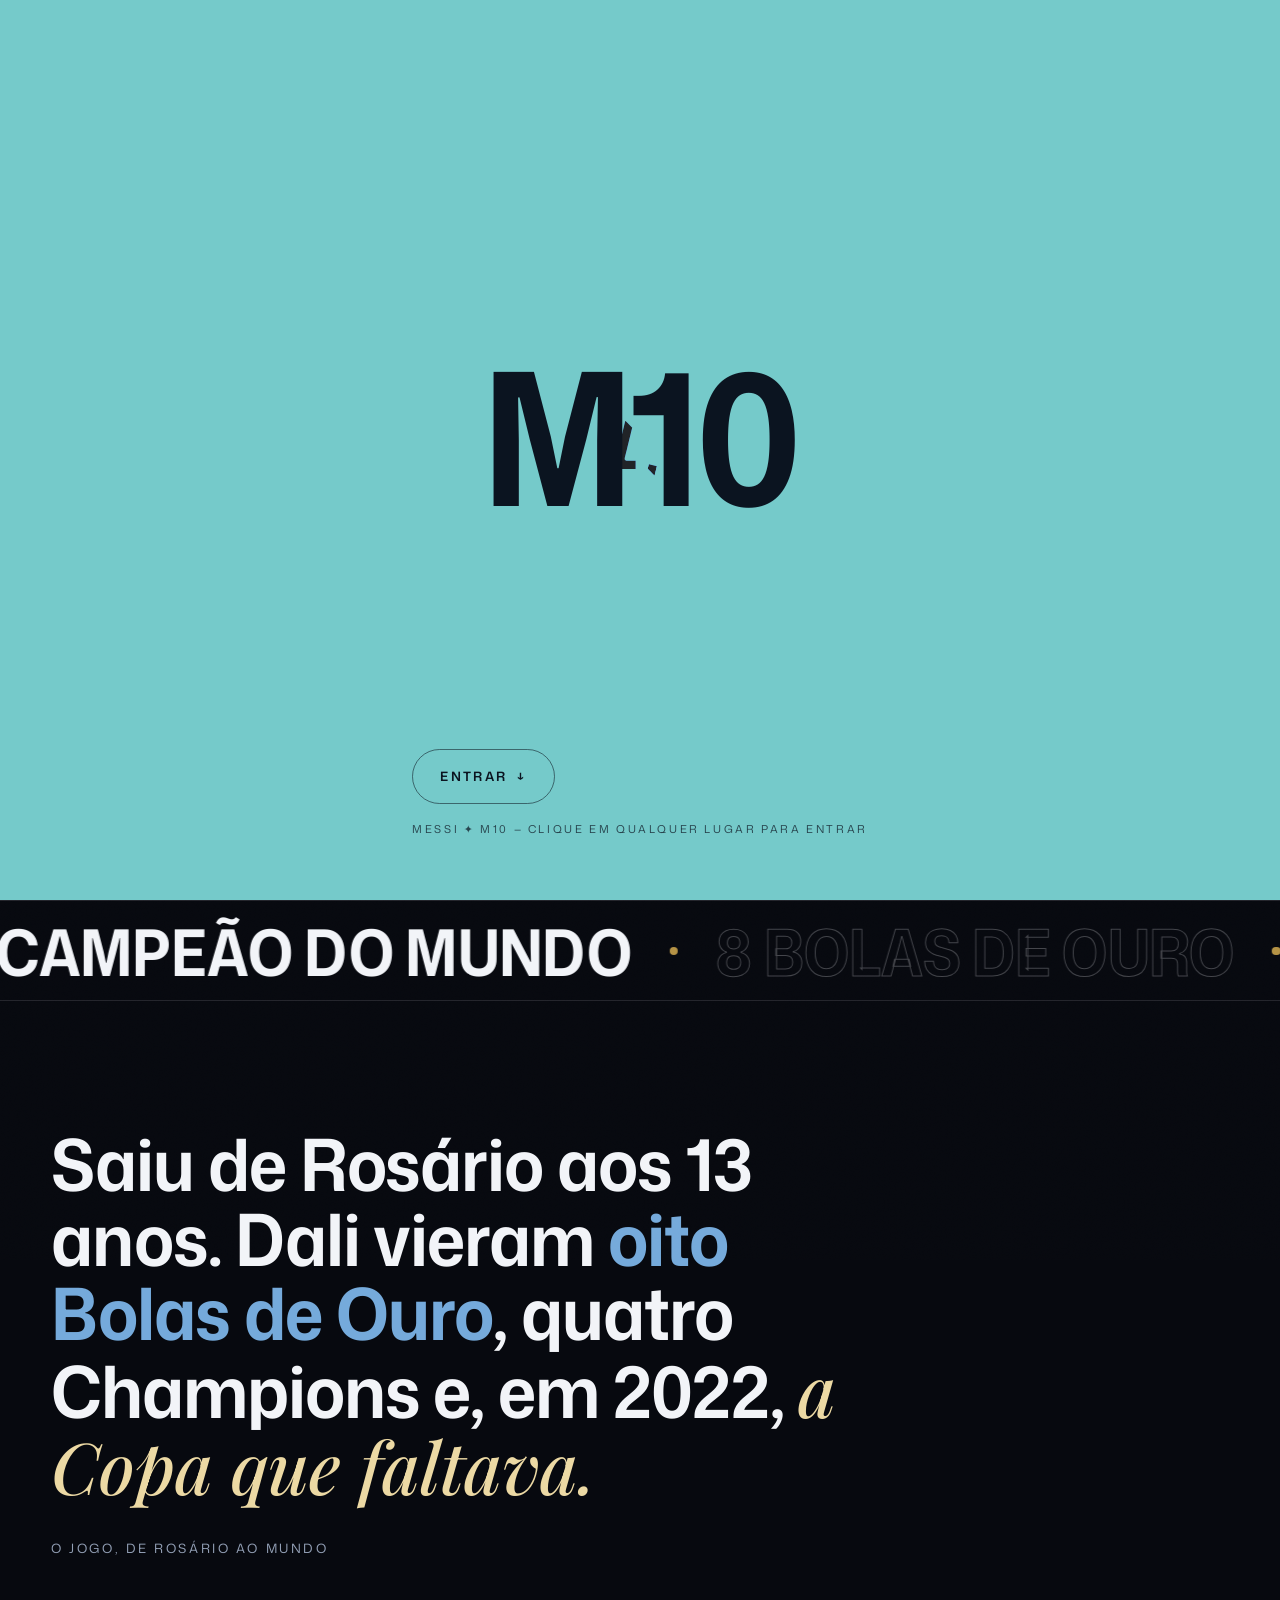
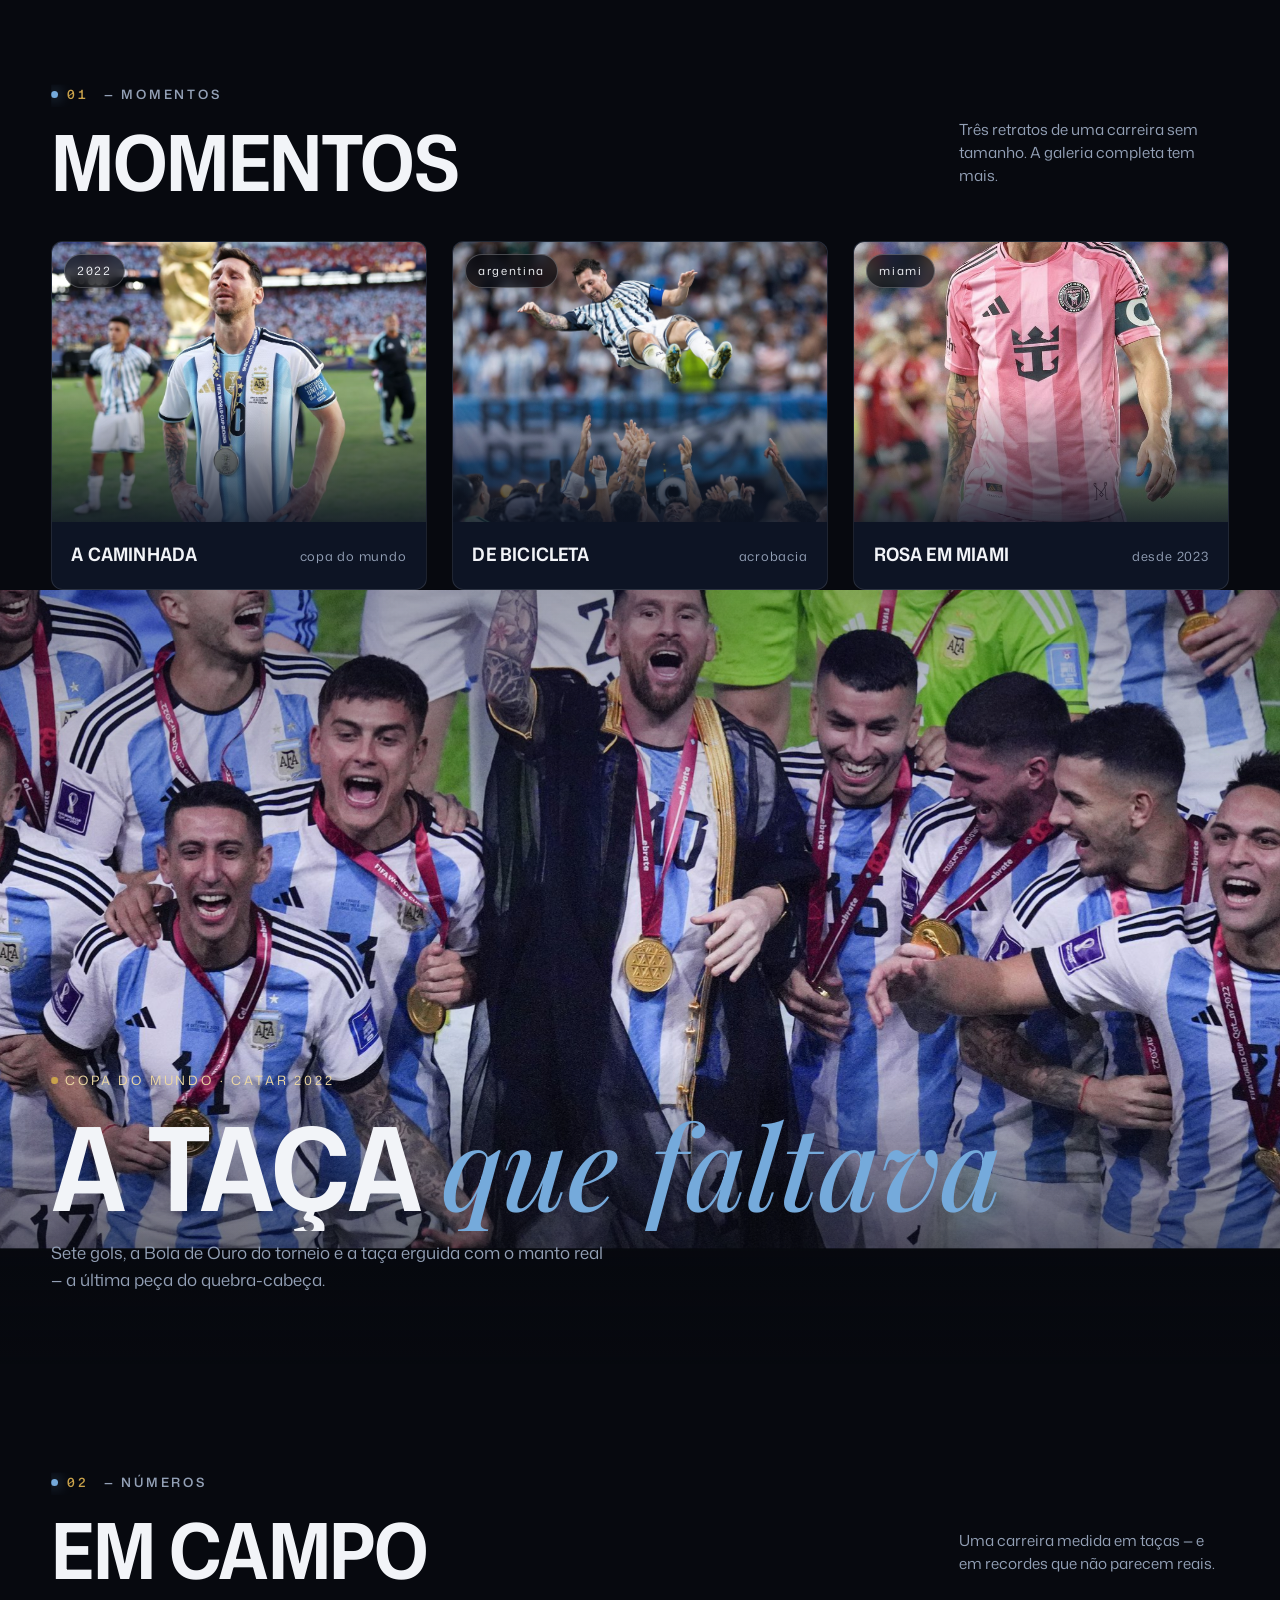
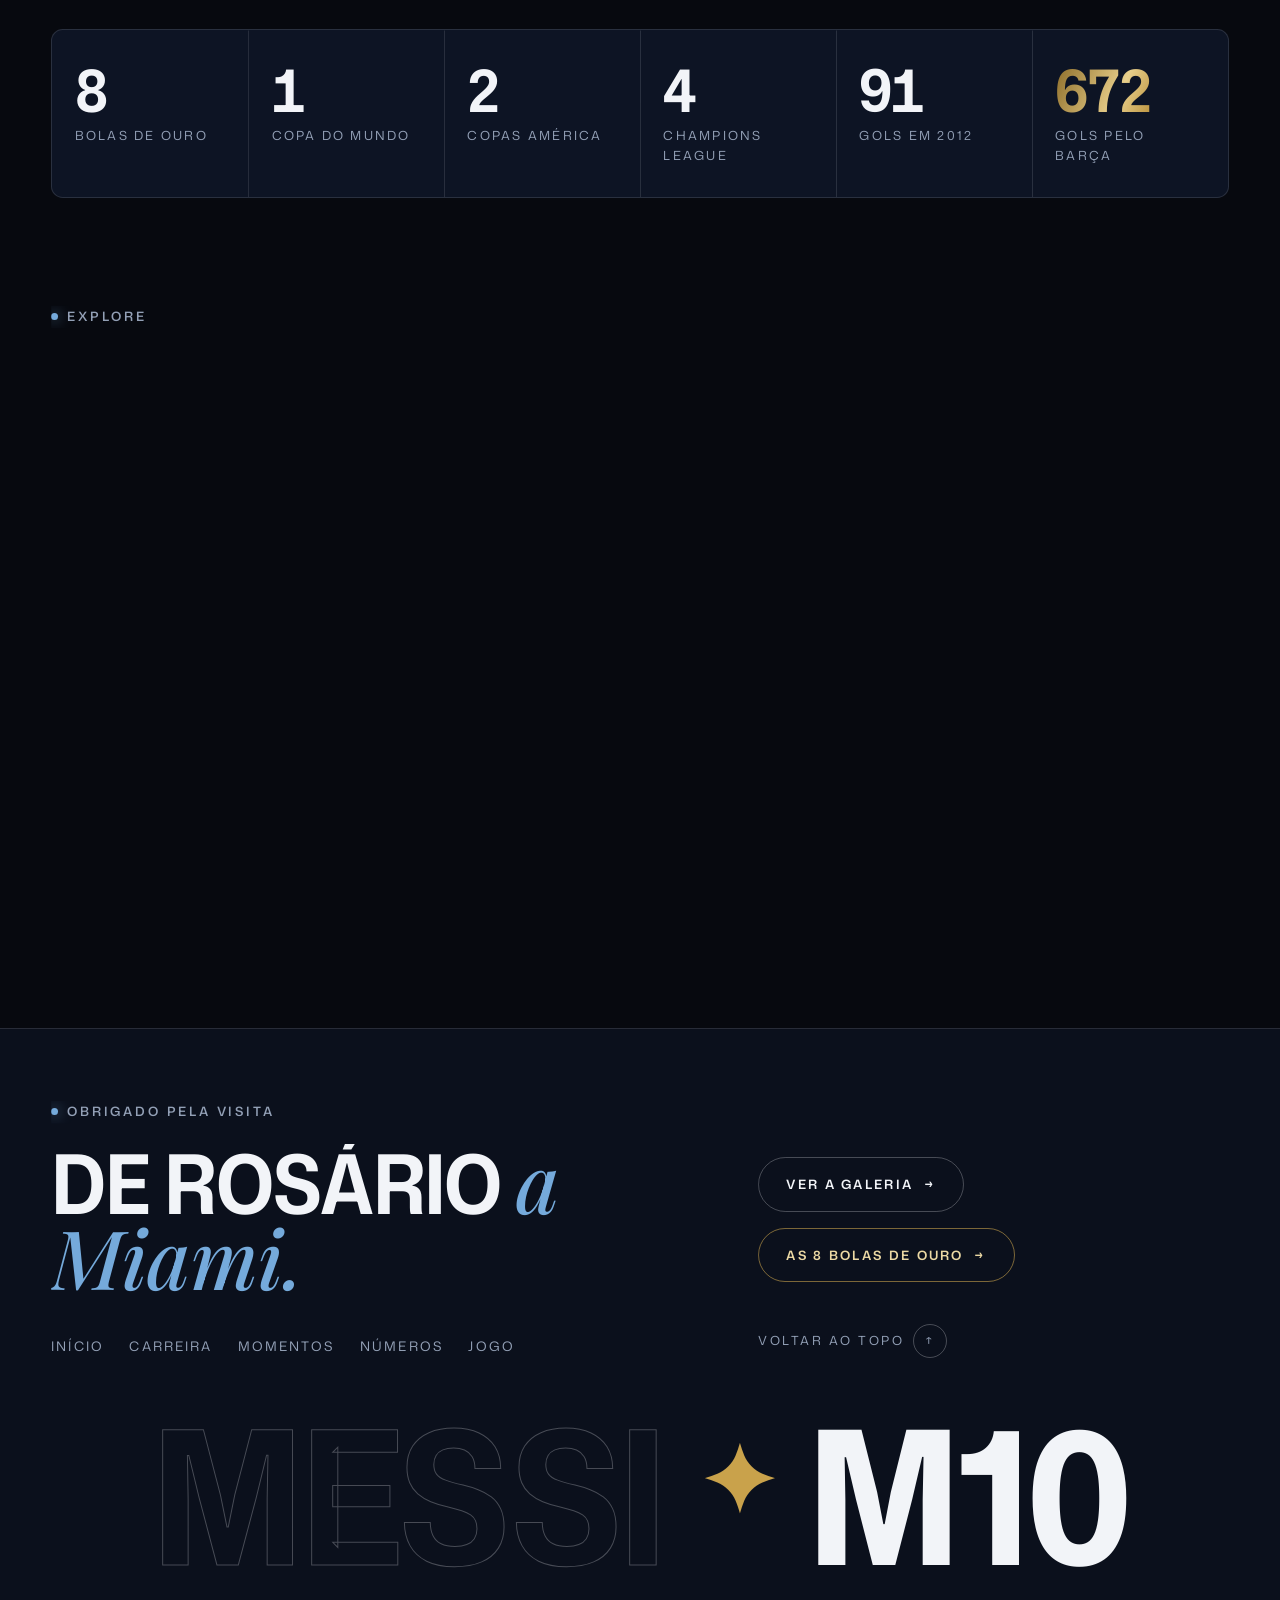
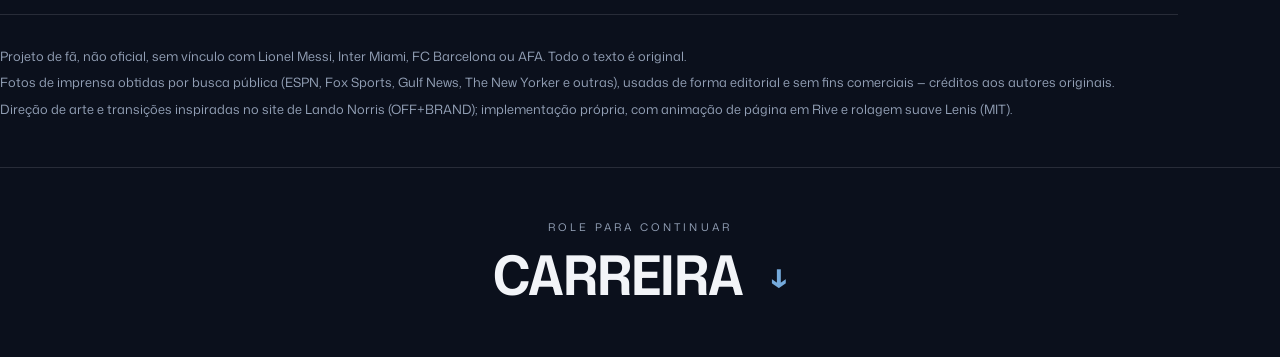
==== commit 3886dee7: "43" ====
--- a/index.html
+++ b/index.html
@@ -197,6 +197,11 @@
     <li>Fotos de imprensa obtidas por busca pública (ESPN, Fox Sports, Gulf News, The New Yorker e outras), usadas de forma editorial e sem fins comerciais — créditos aos autores originais.</li>
     <li>Direção de arte e transições inspiradas no site de Lando Norris (OFF+BRAND); implementação própria, com animação de página em Rive e rolagem suave Lenis (MIT).</li>
   </ul>
+
+  <a class="next-page" href="carreira.html">
+    <small>role para continuar</small>
+    <span class="np-t">Carreira <i>↓</i></span>
+  </a>
 </footer>
 
 <!-- ===================== TRANSIÇÃO (mecânica Lando) ===================== -->
--- a/assets/css/site.css
+++ b/assets/css/site.css
@@ -515,6 +515,35 @@
 .credits li{margin:.3rem 0; list-style:none}
 .credits ul{margin:.6rem 0 0; padding:0}
 .credits a{color:var(--acc-soft); text-decoration:underline; text-underline-offset:3px}
+/* ---- rolar além do fim → próxima página (mantém a transição) ---- */
+.next-page{
+  display:flex; flex-direction:column; align-items:center; gap:.9rem;
+  padding:3.2rem 1.5rem 3.6rem; border-top:1px solid var(--line);
+  text-align:center; position:relative; overflow:clip; width:100%;
+}
+.next-page::before{
+  content:""; position:absolute; inset:0; z-index:0;
+  background:radial-gradient(60% 130% at 50% 115%, rgba(117,170,219,.16), transparent 70%);
+  opacity:0; transition:opacity .5s var(--ease);
+}
+.next-page:hover::before{opacity:1}
+.next-page small{
+  position:relative; z-index:1; font-size:.66rem; letter-spacing:.3em; text-transform:uppercase;
+  color:var(--mute); transition:color .3s;
+}
+.next-page .np-t{
+  position:relative; z-index:1; display:inline-flex; align-items:center; gap:.5em;
+  font-family:var(--display); font-weight:660; font-stretch:93%;
+  text-transform:uppercase; line-height:.9; letter-spacing:-.02em;
+  font-size:clamp(2rem,5vw,3.4rem); color:var(--ink);
+  transition:color .3s var(--ease);
+}
+.next-page .np-t i{
+  font-style:normal; font-size:.62em; transform:translateY(.1em);
+  transition:transform .45s var(--ease); color:var(--acc);
+}
+.next-page:hover .np-t i{transform:translate(.35em,.1em)}
+.next-page:hover small{color:var(--acc)}
 .f-word{
   display:block; text-align:center; font-family:var(--display); font-weight:660; font-stretch:93%; text-transform:uppercase;
   font-size:clamp(4rem,14.5vw,15rem); line-height:.78; letter-spacing:-.02em; padding-top:2rem;
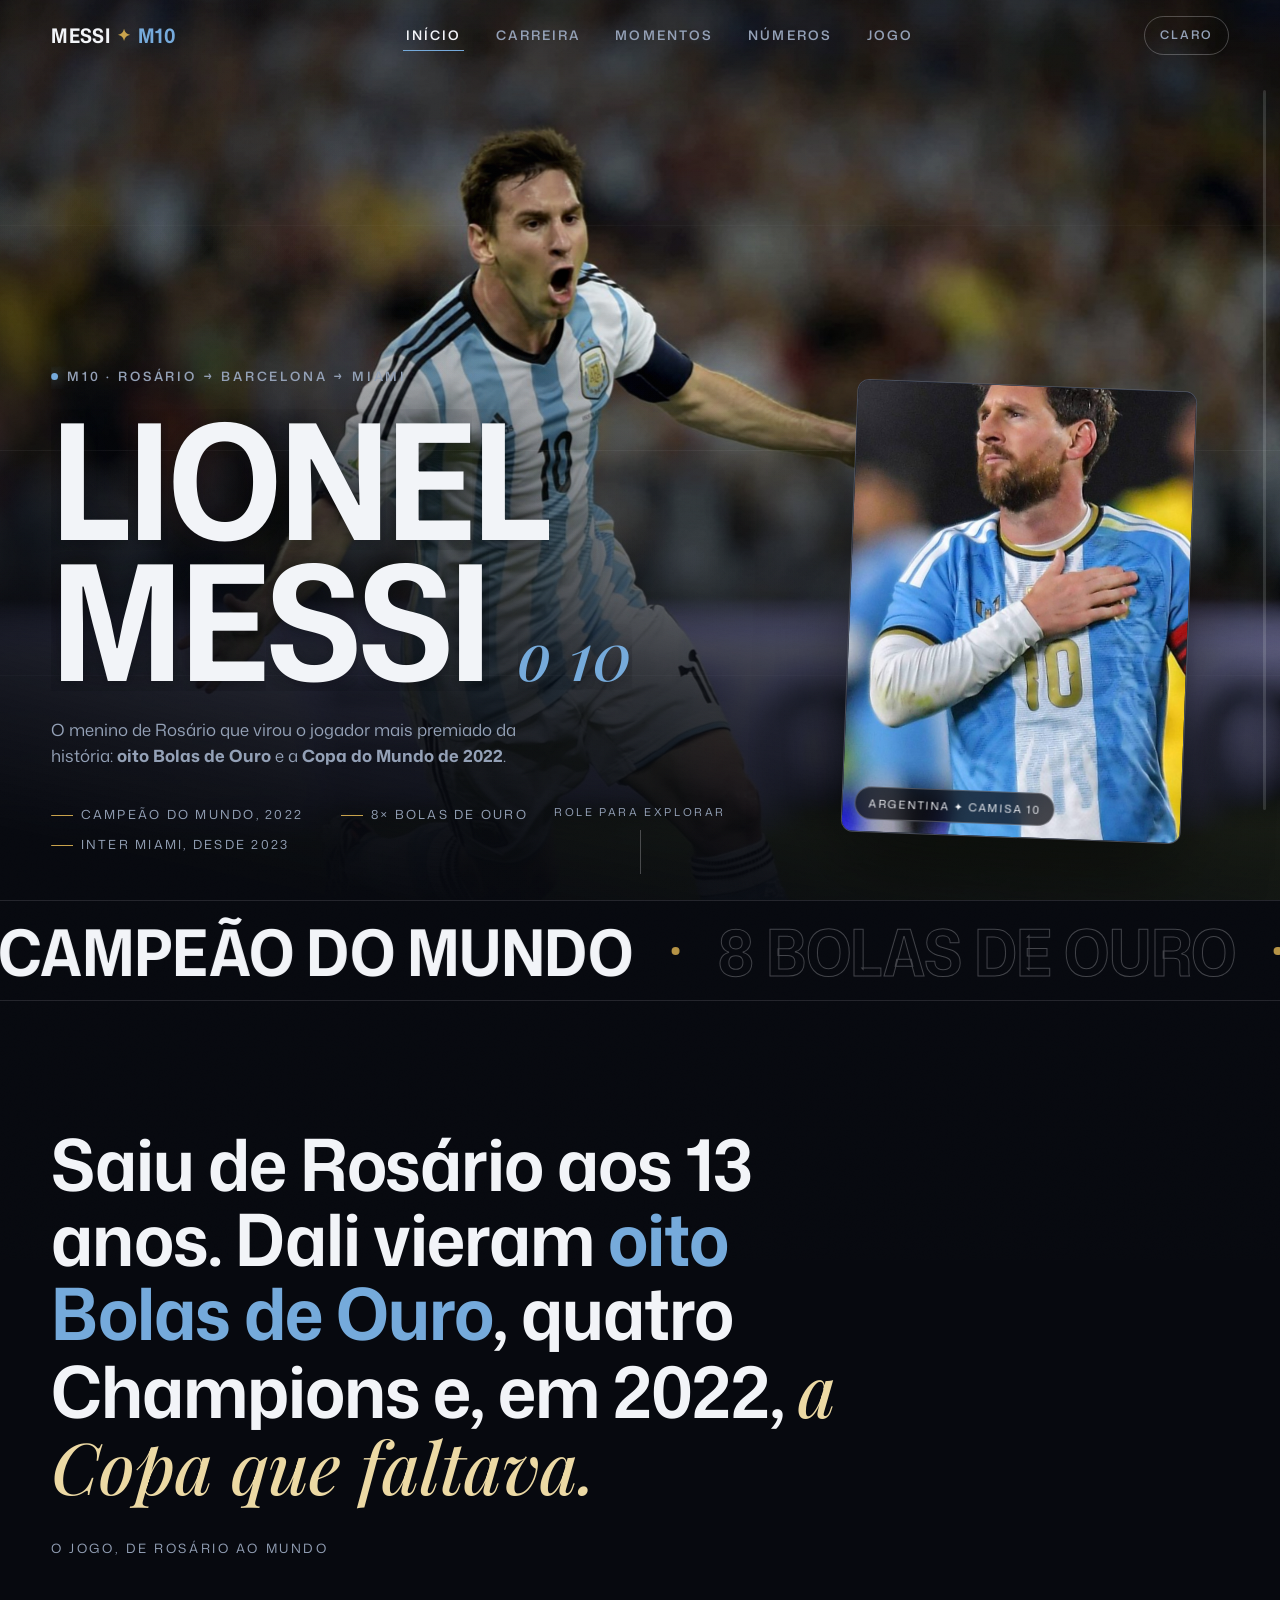
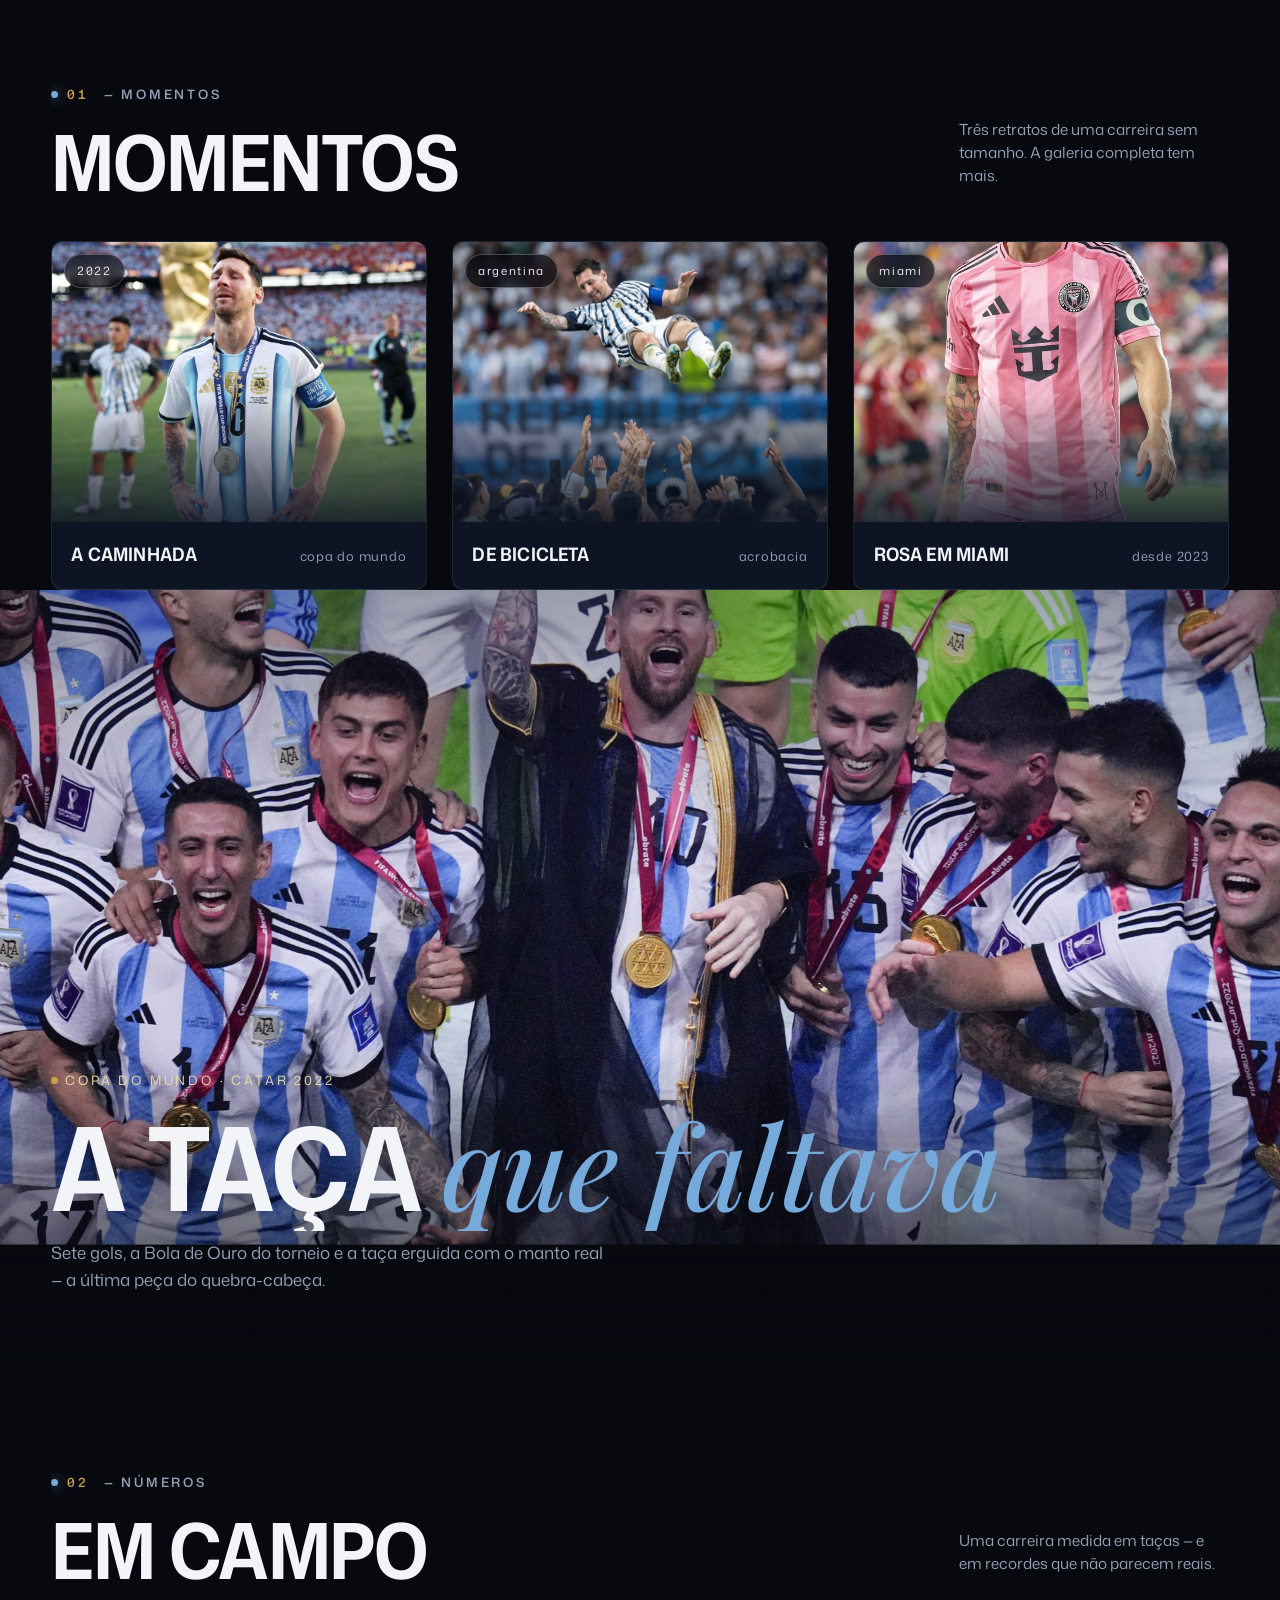
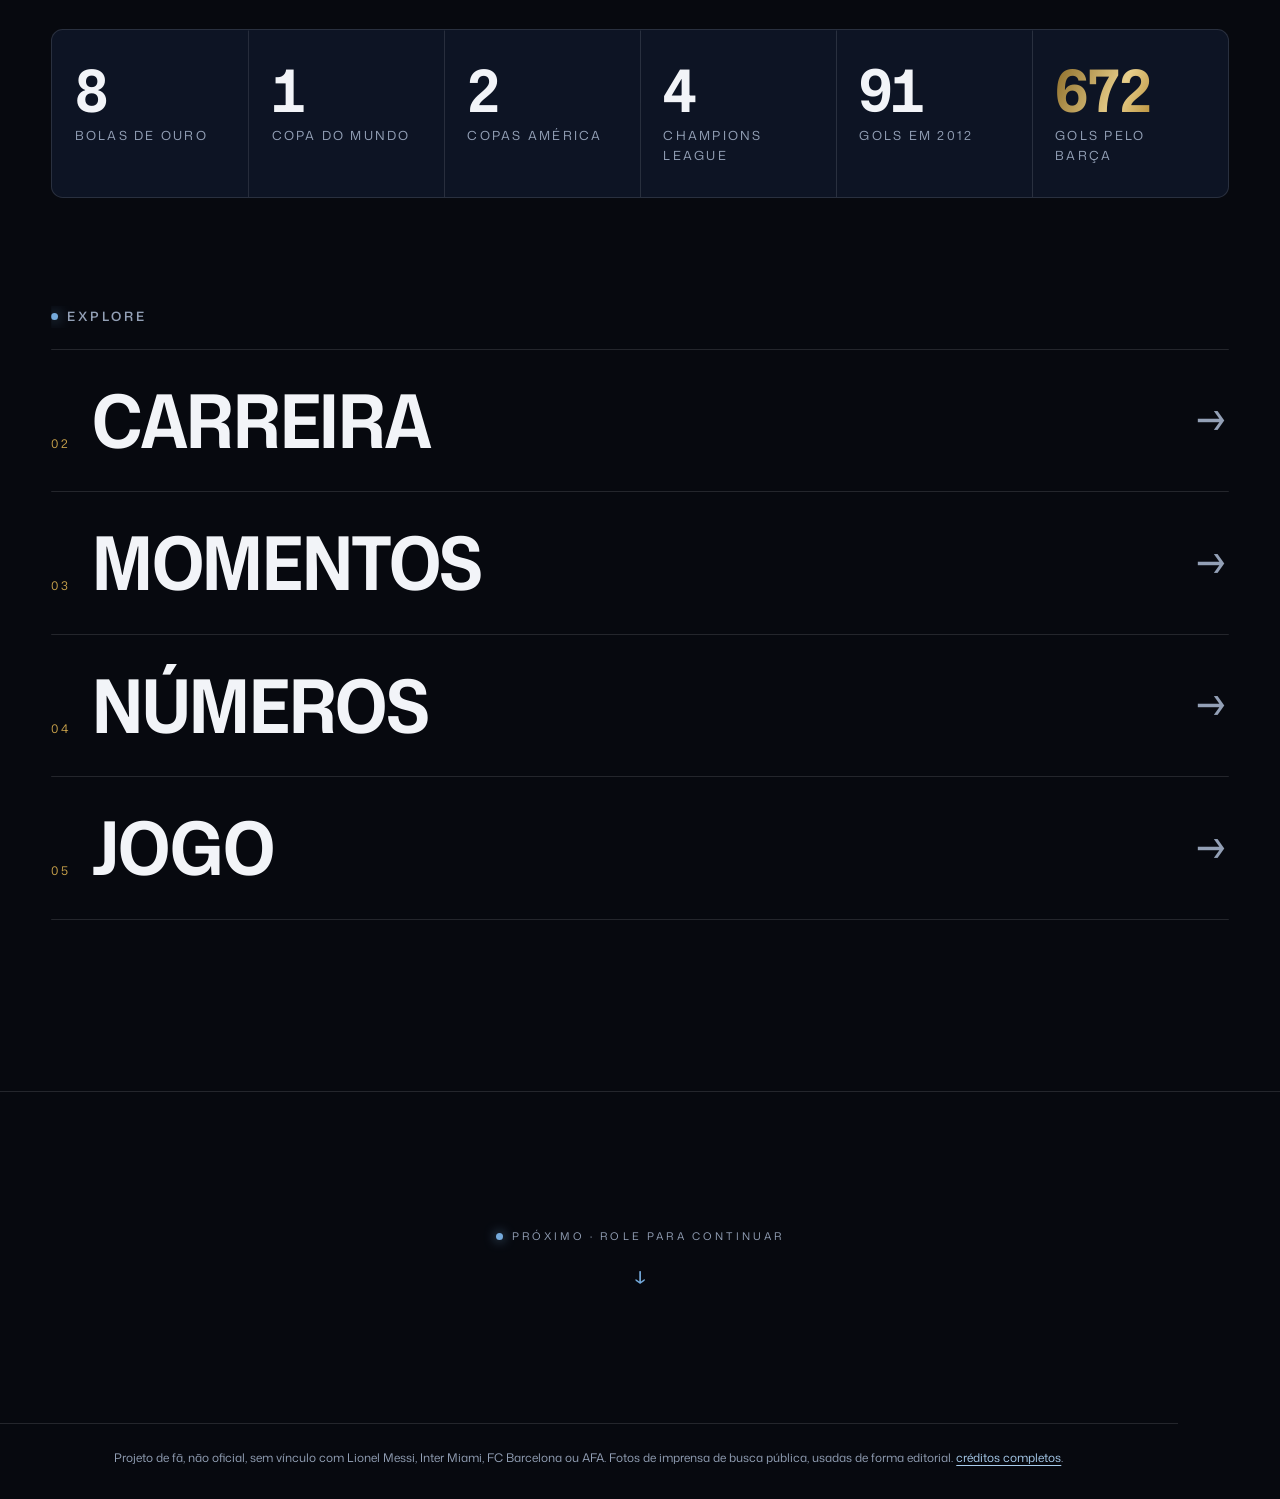
==== commit 9d87909b: "67" ====
--- a/index.html
+++ b/index.html
@@ -14,7 +14,8 @@
 <link href="https://fonts.googleapis.com/css2?family=Mona+Sans:ital,wdth,wght@0,75..125,200..800;1,75..125,200..800&family=Playfair+Display:ital,wght@1,400;1,500;1,600&display=swap" rel="stylesheet">
 <link rel="stylesheet" href="assets/css/site.css">
 <script>document.documentElement.classList.add("js");
-try{if(sessionStorage.getItem("m-transit")==="1")document.documentElement.classList.add("transit")}catch(e){}</script>
+try{if(sessionStorage.getItem("m-transit")==="1")document.documentElement.classList.add("transit")}catch(e){}
+try{var mv=sessionStorage.getItem("m-variant");if(mv)document.documentElement.dataset.variant=mv}catch(e){}</script>
 </head>
 <body>
 
@@ -171,47 +172,25 @@
 
 </main>
 
-<!-- ===================== FOOTER ===================== -->
-<footer>
-  <div class="wrap f-top">
-    <div>
-      <p class="eyebrow" data-reveal>obrigado pela visita</p>
-      <h2 class="display" data-reveal="line">De Rosário <span class="serif-i">a Miami.</span></h2>
-      <ul class="f-nav">
-        <li><a href="index.html">início</a></li>
-        <li><a href="carreira.html">carreira</a></li>
-        <li><a href="momentos.html">momentos</a></li>
-        <li><a href="records.html">números</a></li>
-        <li><a href="jogo.html">jogo</a></li>
-      </ul>
-    </div>
-    <div class="f-cta" data-reveal>
-      <a class="btn-w" href="momentos.html">ver a galeria <span class="arw">→</span></a>
-      <a class="btn-w gold" href="records.html">as 8 bolas de ouro <span class="arw">→</span></a>
-      <a class="up" href="#top">voltar ao topo <i>↑</i></a>
-    </div>
-  </div>
-  <div class="f-word" aria-hidden="true">Messi <span class="star">✦</span> <b>M10</b></div>
+<!-- ===================== FIM — deixa de scroll + créditos ===================== -->
+<footer class="f-min">
+  <a class="next-page" href="carreira.html" aria-label="próximo · role para continuar">
+    <small><i class="np-dot" aria-hidden="true"></i>próximo · role para continuar</small>
+    <i class="dn" aria-hidden="true">↓</i>
+  </a>
   <ul class="credits wrap">
-    <li>Projeto de fã, não oficial, sem vínculo com Lionel Messi, Inter Miami, FC Barcelona ou AFA. Todo o texto é original.</li>
-    <li>Fotos de imprensa obtidas por busca pública (ESPN, Fox Sports, Gulf News, The New Yorker e outras), usadas de forma editorial e sem fins comerciais — créditos aos autores originais.</li>
-    <li>Direção de arte e transições inspiradas no site de Lando Norris (OFF+BRAND); implementação própria, com animação de página em Rive e rolagem suave Lenis (MIT).</li>
+    <li>Projeto de fã, não oficial, sem vínculo com Lionel Messi, Inter Miami, FC Barcelona ou AFA. Fotos de imprensa de busca pública, usadas de forma editorial. <a href="jogo.html">créditos completos</a>.</li>
   </ul>
-
-  <a class="next-page" href="carreira.html">
-    <small>role para continuar</small>
-    <span class="np-t">Carreira <i>↓</i></span>
-  </a>
 </footer>
 
 <!-- ===================== TRANSIÇÃO (mecânica Lando) ===================== -->
 <div class="transition-w" aria-hidden="true">
   <div class="tr-curtain"><i></i><i></i></div>
   <div class="transition-rive"><canvas data-rive-primary></canvas></div>
-  <div class="tr-word" aria-hidden="true">M10</div>
-  <div class="transition-btn">
-    <button class="btn-w gold" type="button">entrar <span class="arw">↓</span></button>
-    <span class="hint">messi ✦ m10 — clique em qualquer lugar para entrar</span>
+  <div class="tr-word" aria-hidden="true">
+    <span class="tw-eyebrow"><i></i>Lionel Messi<i></i></span>
+    <b class="tw-m10">M<span class="tw-ten">10</span></b>
+    <small class="tr-dest"></small>
   </div>
 </div>
 
--- a/assets/css/site.css
+++ b/assets/css/site.css
@@ -65,7 +65,7 @@
 
 /* ---------- layout ---------- */
 .wrap{width:min(1500px,92vw); margin-inline:auto}
-main{position:relative; z-index:1}
+main{position:relative; z-index:1; padding-bottom:clamp(2.5rem,7vh,5rem)}
 section{position:relative}
 
 /* ---------- tipografia ---------- */
@@ -100,7 +100,7 @@
 .hd.hide{transform:translateY(-110%)}
 .hd.solid{background:color-mix(in srgb, var(--bg) 78%, transparent); backdrop-filter:blur(14px); -webkit-backdrop-filter:blur(14px); border-color:var(--line)}
 .logo{display:flex; align-items:baseline; gap:.45rem; font-family:var(--display); font-weight:660; font-stretch:93%; text-transform:uppercase; letter-spacing:.02em; font-size:1.25rem}
-.logo b{font-weight:660}
+.logo b{font-weight:660; color:var(--acc)}
 .logo .star{color:var(--gold); font-size:.8em; transform:translateY(-2px)}
 .nav{display:flex; gap:.4rem}
 .nav a{
@@ -208,6 +208,7 @@
   font-family:var(--display); font-weight:660; font-stretch:93%;
   text-transform:uppercase; line-height:.88; letter-spacing:-.02em;
   font-size:clamp(4.2rem,12.5vw,11.5rem); margin:.4rem 0 0;
+  text-shadow:0 4px 44px rgba(7,9,15,.5), 0 1px 14px rgba(7,9,15,.32);
 }
 .hero-title > span[data-split]{display:block}
 .hero-title .row2{display:flex; align-items:baseline; gap:.18em}
@@ -224,7 +225,10 @@
   position:relative; width:min(340px,78vw); border-radius:var(--r2); overflow:hidden;
   border:1px solid var(--line2); background:var(--panel); aspect-ratio:3/4;
   transform:rotate(2.2deg); box-shadow:0 30px 80px rgba(0,0,0,.5);
-}
+  animation:floaty 7s ease-in-out infinite;
+}
+@keyframes floaty{0%,100%{translate:0 0}50%{translate:0 -9px}}
+@media (prefers-reduced-motion:reduce){ .hero-card{animation:none} }
 .hero-card img{position:absolute; inset:0; width:100%; height:100%; object-fit:cover; opacity:0; transform:scale(1.06); transition:opacity .8s var(--ease2), transform 1.4s var(--ease2)}
 .hero-card img.on{opacity:1; transform:scale(1)}
 .hero-card .tag{
@@ -494,13 +498,18 @@
 dialog#lb .ph{position:absolute; inset:0; display:flex; flex-direction:column; align-items:center; justify-content:center; padding:5.4rem min(4vw,3rem) 6.4rem}
 dialog#lb img{max-width:min(1200px,92vw); max-height:70svh; border-radius:var(--r2); border:1px solid var(--line2); box-shadow:0 40px 120px rgba(0,0,0,.6)}
 dialog#lb p{margin:1.2rem 0 0; max-width:760px; text-align:center; color:var(--mute)}
-dialog#lb .x{
+dialog#lb > .x{
   position:absolute; top:1.2rem; right:1.4rem; z-index:2; padding:.6rem 1.1rem; border:1px solid var(--line2); border-radius:99px;
   font-size:.72rem; letter-spacing:.18em; text-transform:uppercase; color:var(--ink);
   transition:background-color .3s, color .3s;
 }
+dialog#lb .nv .x{position:static} /* anterior/próxima ficam no fluxo, ao lado do contador */
 dialog#lb .x:hover{background:var(--ink); color:var(--bg)}
-dialog#lb .nv{position:absolute; bottom:1.6rem; left:50%; translate:-50%; display:flex; gap:.6rem}
+dialog#lb .nv{position:absolute; bottom:1.6rem; left:50%; translate:-50%; display:flex; align-items:center; gap:.6rem}
+.lb-count{
+  min-width:5.2em; text-align:center; font-variant-numeric:tabular-nums;
+  font-size:.78rem; letter-spacing:.3em; text-indent:.3em; color:var(--mute);
+}
 
 /* ---------- footer ---------- */
 footer{border-top:1px solid var(--line); background:var(--bg2); position:relative; overflow:clip}
@@ -508,17 +517,20 @@
 .f-top h2{font-size:clamp(2.6rem,6.4vw,5.6rem)}
 .f-top h2 .serif-i{color:var(--acc)}
 .f-cta{display:flex; flex-direction:column; gap:1rem; align-items:flex-start; justify-content:flex-end}
-.f-nav{display:flex; flex-wrap:wrap; gap:.4rem 1.6rem; list-style:none; margin:2.2rem 0 0; padding:0}
-.f-nav a{font-size:.82rem; letter-spacing:.16em; text-transform:uppercase; color:var(--mute); transition:color .3s}
-.f-nav a:hover{color:var(--acc)}
+/* rodapé mínimo (páginas intermediárias): só a deixa de scroll + créditos finos.
+   O rodapé grande "obrigado pela visita" existe apenas na última página (jogo). */
+footer.f-min{border-top:0; background:transparent}
+footer.f-min .credits{margin:0; padding:1.2rem 0 1.6rem; font-size:.74rem; text-align:center}
+footer.f-min .credits a{color:var(--acc-soft); text-decoration:underline; text-underline-offset:3px}
 .credits{margin:3rem 0 0; padding:1.6rem 0 2.6rem; border-top:1px solid var(--line); color:var(--mute); font-size:.8rem; line-height:1.7}
 .credits li{margin:.3rem 0; list-style:none}
 .credits ul{margin:.6rem 0 0; padding:0}
 .credits a{color:var(--acc-soft); text-decoration:underline; text-underline-offset:3px}
 /* ---- rolar além do fim → próxima página (mantém a transição) ---- */
+/* ---- deixa intuitiva de que dá para rolar para a próxima página ---- */
 .next-page{
-  display:flex; flex-direction:column; align-items:center; gap:.9rem;
-  padding:3.2rem 1.5rem 3.6rem; border-top:1px solid var(--line);
+  display:flex; flex-direction:column; align-items:center; gap:1.2rem;
+  padding:clamp(4.6rem,17vh,8.5rem) 1.5rem; border-top:1px solid var(--line);
   text-align:center; position:relative; overflow:clip; width:100%;
 }
 .next-page::before{
@@ -528,28 +540,54 @@
 }
 .next-page:hover::before{opacity:1}
 .next-page small{
-  position:relative; z-index:1; font-size:.66rem; letter-spacing:.3em; text-transform:uppercase;
+  position:relative; z-index:1; display:inline-flex; align-items:center; gap:.85em;
+  font-size:.66rem; letter-spacing:.3em; text-transform:uppercase;
   color:var(--mute); transition:color .3s;
 }
-.next-page .np-t{
-  position:relative; z-index:1; display:inline-flex; align-items:center; gap:.5em;
-  font-family:var(--display); font-weight:660; font-stretch:93%;
-  text-transform:uppercase; line-height:.9; letter-spacing:-.02em;
-  font-size:clamp(2rem,5vw,3.4rem); color:var(--ink);
-  transition:color .3s var(--ease);
-}
-.next-page .np-t i{
-  font-style:normal; font-size:.62em; transform:translateY(.1em);
-  transition:transform .45s var(--ease); color:var(--acc);
-}
-.next-page:hover .np-t i{transform:translate(.35em,.1em)}
+.np-dot{width:7px; height:7px; border-radius:50%; background:var(--acc); flex:none;
+  box-shadow:0 0 12px rgba(117,170,219,.8); animation:npPulse 2.2s ease-in-out infinite}
+@keyframes npPulse{0%,100%{opacity:.3; transform:scale(.72)}50%{opacity:1; transform:scale(1.12)}}
+.next-page .dn{
+  position:relative; z-index:1; font-style:normal; line-height:1;
+  font-size:1.45rem; color:var(--acc); transform:translateY(.08em);
+  transition:transform .45s var(--ease);
+  animation:npBounceY 2.1s var(--ease) infinite;
+}
+@keyframes npBounceY{0%,100%{transform:translateY(.08em)}55%{transform:translateY(.5em)}}
+.next-page:hover .dn{animation:none; transform:translateY(.5em)}
+@media (prefers-reduced-motion:reduce){ .next-page .dn,.np-dot{animation:none} }
 .next-page:hover small{color:var(--acc)}
+/* índice de páginas — existe apenas na última página (jogo) */
+.f-index{display:flex; flex-direction:column; margin-top:2.8rem; border-top:1px solid var(--line)}
+.f-index a{
+  position:relative; overflow:clip; display:flex; align-items:baseline; gap:1.3rem;
+  padding:1.05rem .25rem; border-bottom:1px solid var(--line); text-decoration:none;
+}
+.f-index a::before{
+  content:""; position:absolute; inset:0; transform:translateX(-101%);
+  background:linear-gradient(90deg, rgba(117,170,219,.13), transparent 62%);
+  transition:transform .55s var(--ease);
+}
+.f-index a:hover::before{transform:translateX(0)}
+.f-index a small{font-size:.68rem; letter-spacing:.24em; color:var(--gold); text-transform:uppercase}
+.f-index a b{
+  font-family:var(--display); font-weight:660; font-stretch:93%; text-transform:uppercase;
+  letter-spacing:-.01em; font-size:clamp(1.2rem,3vw,1.85rem); color:var(--ink);
+  transition:transform .5s var(--ease), color .3s;
+}
+.f-index a i{margin-left:auto; font-style:normal; color:var(--mute); transition:transform .5s var(--ease), color .3s}
+.f-index a:hover b{transform:translateX(10px); color:var(--acc)}
+.f-index a:hover i{transform:translateX(6px); color:var(--acc)}
 .f-word{
   display:block; text-align:center; font-family:var(--display); font-weight:660; font-stretch:93%; text-transform:uppercase;
   font-size:clamp(4rem,14.5vw,15rem); line-height:.78; letter-spacing:-.02em; padding-top:2rem;
   color:transparent; -webkit-text-stroke:1px var(--line2); user-select:none;
 }
-.f-word b{color:var(--ink); -webkit-text-stroke:0}
+.f-word b{
+  -webkit-text-stroke:0;
+  background:linear-gradient(105deg,#F1DFA6 10%,#E8CF8B 38%,#C9A24B 62%,#B88F3A 100%);
+  -webkit-background-clip:text; background-clip:text; color:transparent;
+}
 .f-word .star{color:var(--gold); -webkit-text-stroke:0; font-size:.5em; vertical-align:.55em}
 .up{
   display:inline-flex; align-items:center; gap:.7em; margin-top:1.6rem;
@@ -573,28 +611,83 @@
 .transition-w.live{visibility:visible; pointer-events:auto}
 .transition-rive{position:absolute; inset:0}
 .transition-rive canvas{width:100%; height:100%; display:block; filter:hue-rotate(133deg) saturate(.55) brightness(.85)}
+/* tinta por variante: recolore a arte para a paleta sem depender do hue original */
+.transition-rive::after{content:""; position:absolute; inset:0; pointer-events:none;
+  mix-blend-mode:color; opacity:0; transition:opacity .45s var(--ease)}
 .tr-curtain{position:absolute; inset:0}
+/* v1 · base — VARREDURA DUPLA: duas ondas cheias varrem da esquerda
+   (o painel de trás segue o da frente com atraso = efeito cascata) */
 .tr-curtain i{
-  position:absolute; left:0; width:100%; height:50.5%; background:var(--bg2);
-  transform:translateY(var(--tf)); transition:transform .9s var(--ease);
-}
-.tr-curtain i:nth-child(1){--tf:-101%; top:0; border-bottom:1px solid rgba(117,170,219,.35)}
-.tr-curtain i:nth-child(2){--tf:101%; bottom:0; transition-delay:.07s; border-top:1px solid rgba(117,170,219,.35)}
-/* marca central — equivalente ao glifo do Load Norris do Lando */
+  position:absolute; left:0; top:0; width:100%; height:100%; background:#0D1424;
+  transform:translateX(-102%); transition:transform .62s var(--ease);
+}
+.tr-curtain i:nth-child(2){
+  background:linear-gradient(100deg,#0B1220,#07090F 62%);
+  border-left:1px solid rgba(117,170,219,.5);
+  box-shadow:-20px 0 48px rgba(117,170,219,.14);
+  transition-delay:.13s;
+}
+/* marca central — monograma M10: M em gelo + "10" serif itálico ouro */
 .tr-word{
-  position:absolute; left:50%; top:50%; translate:-50% -55%; z-index:2; pointer-events:none;
-  font-family:var(--display); font-weight:660; font-stretch:93%; text-transform:uppercase;
-  font-size:clamp(4.5rem,15vw,11.5rem); letter-spacing:-.02em; color:#0B1420;
-  opacity:0; transform:scale(.9); transition:opacity .3s var(--ease), transform .8s var(--ease);
+  position:absolute; left:50%; top:50%; translate:-50% -52%; z-index:2; pointer-events:none;
+  display:flex; flex-direction:column; align-items:center; gap:clamp(.85rem,2.4vh,1.35rem);
+  opacity:0; transform:scale(.94);
+  transition:opacity .3s var(--ease), transform .8s var(--ease);
 }
 .transition-w.on .tr-word{opacity:1; transform:scale(1)}
-.transition-w.reveal .tr-word{opacity:0; transform:scale(1.08); transition-delay:.05s}
-.transition-w.live.cover .tr-curtain i{transform:translateY(0)}
-.transition-w.live.reveal .tr-curtain i{transform:translateY(var(--tf)); transition-delay:.1s}
-.transition-btn{position:relative; z-index:3; margin-bottom:7vh; opacity:1; transition:opacity .3s}
-.transition-btn .btn-w{border-color:rgba(11,20,32,.55); color:#0B1420}
-.transition-btn .btn-w:hover{background:#0B1420; border-color:#0B1420; color:#A9CDEE}
-.transition-btn .hint{display:block; text-align:center; margin-top:1rem; font-size:.68rem; letter-spacing:.24em; text-transform:uppercase; color:rgba(11,20,32,.72)}
+.transition-w.reveal .tr-word{opacity:0; transform:scale(1.07); transition-delay:.05s}
+.transition-w.live.cover .tr-curtain i{transform:translateX(0)}
+.transition-w.live.reveal .tr-curtain i{transform:translateX(-102%)}
+.transition-w.live.reveal .tr-curtain i:nth-child(2){transition-delay:.13s}
+/* micro-caps entre fios de luz */
+.tw-eyebrow{
+  display:inline-flex; align-items:center; gap:1.1em; white-space:nowrap;
+  font-family:var(--body); font-weight:600; text-transform:uppercase;
+  font-size:clamp(.58rem,1.2vw,.7rem); letter-spacing:.5em; text-indent:.1em;
+  color:rgba(169,205,238,.72);
+}
+.tw-eyebrow i{width:clamp(24px,6vw,56px); height:1px; display:block;
+  background:linear-gradient(90deg,transparent,rgba(117,170,219,.7))}
+.tw-eyebrow i:last-child{transform:scaleX(-1)}
+/* o monograma */
+.tw-m10{
+  display:inline-flex; align-items:baseline; line-height:.8; letter-spacing:-.045em;
+  font-family:var(--display); font-weight:660; font-stretch:93%;
+  font-size:clamp(4.6rem,17vw,12.5rem); color:transparent;
+  background:linear-gradient(180deg,#FFFFFF 4%,#F4F7FB 30%,#A9CDEE 66%,#6FA3D4 98%);
+  -webkit-background-clip:text; background-clip:text;
+  filter:drop-shadow(0 3px 0 rgba(9,14,24,.5)) drop-shadow(0 18px 60px rgba(117,170,219,.3));
+}
+.tw-m10 .tw-ten{
+  font-family:var(--serif); font-style:italic; font-weight:500;
+  font-size:.92em; letter-spacing:-.01em; margin-left:.015em; transform:translateY(.02em);
+  background:linear-gradient(110deg,#F4E7BC 4%,#E8CF8B 30%,#C9A24B 54%,#F1DFA6 76%,#B88F3A 98%);
+  background-size:230% 100%;
+  -webkit-background-clip:text; background-clip:text; color:transparent;
+}
+/* o ouro respira na intro (varredura de brilho) */
+.transition-w.no-rive.introing .tw-m10 .tw-ten{animation:goldSweep 4.6s ease-in-out 1.2s infinite}
+@keyframes goldSweep{0%,100%{background-position:0% 0}50%{background-position:100% 0}}
+/* destino anunciado sob o monograma (M10 → carreira…) */
+.tr-dest{
+  display:block; font-family:var(--body); font-weight:600; text-transform:uppercase;
+  font-size:clamp(.6rem,1.3vw,.74rem); letter-spacing:.5em; text-indent:.5em;
+  color:var(--acc-soft); opacity:0; transition:opacity .45s var(--ease) .12s;
+}
+.transition-w.cover .tr-dest:not(:empty){opacity:.92}
+.transition-w.reveal .tr-dest{opacity:0}
+/* preloader da intro: barra fina + contagem (entra sozinho, clique pula) */
+.tr-load{
+  position:absolute; left:50%; top:64%; translate:-50%; z-index:2;
+  display:flex; flex-direction:column; align-items:center; gap:15px; pointer-events:none;
+}
+.tr-load .tl-bar{width:min(300px,58vw); height:1px; display:block; overflow:hidden; background:rgba(11,20,32,.16)}
+.tr-load .tl-bar i{display:block; width:100%; height:100%; transform:scaleX(0); transform-origin:left;
+  background:linear-gradient(90deg,#0B1420,#3D6E9E)}
+.tr-load .tl-pct{
+  font-family:var(--display); font-weight:660; font-size:.95rem;
+  letter-spacing:.4em; text-indent:.4em; font-variant-numeric:tabular-nums; color:#0B1420;
+}
 /* ---- estado SEM Rive (file://, WebGL off, assets ausentes):
        intro própria, sempre legível — nada de tela preta ---- */
 .transition-w.no-rive{
@@ -607,28 +700,197 @@
   background:radial-gradient(closest-side, rgba(117,170,219,.22), rgba(117,170,219,.06) 55%, transparent 74%);
   animation:glowPulse 4.5s ease-in-out infinite;
 }
-.transition-w.no-rive .tr-word{
-  background:linear-gradient(180deg,#F4F7FB 12%,#A9CDEE 58%,#75AADB 100%);
+/* animação de entrada da marca apenas durante a intro (fill-both não congela
+   as transições das trocas de página seguintes) */
+.transition-w.no-rive.introing .tr-word{animation:wordIn 1.1s var(--ease) both .15s}
+.transition-w.no-rive .tr-load .tl-bar{background:rgba(169,205,238,.22)}
+.transition-w.no-rive .tr-load .tl-bar i{background:linear-gradient(90deg,#75AADB,#ECD9A4)}
+.transition-w.no-rive .tr-load .tl-pct{
+  background:linear-gradient(180deg,#F4F7FB,#75AADB);
   -webkit-background-clip:text; background-clip:text; color:transparent;
-  animation:wordIn 1.1s var(--ease) both .15s;
-}
-.transition-w.no-rive .transition-btn .btn-w{
-  background:#75AADB; border-color:#75AADB; color:#0B1420; font-weight:700;
-  box-shadow:0 12px 44px rgba(117,170,219,.35);
-  animation:btnIn .9s var(--ease) both .45s;
-}
-.transition-w.no-rive .transition-btn .btn-w:hover{background:#A9CDEE; border-color:#A9CDEE; color:#0B1420}
-.transition-w.no-rive .transition-btn .hint{color:rgba(233,240,247,.78)}
+}
 @keyframes glowPulse{0%,100%{opacity:.65; transform:scale(1)}50%{opacity:1; transform:scale(1.07)}}
 @keyframes wordIn{from{opacity:0; transform:scale(.92) translateY(14px)}to{opacity:1; transform:scale(1) translateY(0)}}
-@keyframes btnIn{from{opacity:0; transform:translateY(16px)}to{opacity:1; transform:translateY(0)}}
 @media (prefers-reduced-motion: reduce){
-  .transition-w.no-rive::before,.transition-w.no-rive .tr-word,.transition-w.no-rive .transition-btn .btn-w{animation:none}
-}
-/* estado inicial no carregamento com bandeira de trânsito: cobrir sem flash */
+  .transition-w.no-rive::before,.transition-w.no-rive.introing .tr-word{animation:none}
+  .transition-w.no-rive.introing .tw-m10 .tw-ten{animation:none}
+  html[data-variant="v2"] .transition-w.cover::after{animation:none}
+  .tr-load{display:none}
+}
+/* estado inicial no carregamento com bandeira de trânsito: cobrir sem flash
+   (cada variante chega já no estado final do seu cover, sem animação) */
 html.transit .transition-w{display:flex; visibility:visible; pointer-events:auto}
-html.transit .transition-w .tr-curtain i{transform:translateY(0); transition:none}
-html.transit .transition-btn{display:none}
+html.transit .transition-w .tr-curtain i{transform:translateX(0); transition:none}
+html.transit .transition-w.cover:not(.introing) .tr-curtain::before{opacity:1; transform:translateX(0) skewX(-6deg); transition:none}
+html.transit[data-variant="v2"] .transition-w .tr-curtain i{transform:translateY(0)}
+html.transit[data-variant="v2"] .transition-w::after{animation:none; opacity:0}
+html.transit[data-variant="v3"] .transition-w .tr-curtain i:nth-child(1){transform:scaleY(1)}
+html.transit[data-variant="v3"] .transition-w .tr-curtain::after{transform:translateY(100vh); transform:translateY(100lvh); opacity:1; transition:none}
+html.transit[data-variant="v4"] .transition-w .tr-curtain,
+html.transit[data-variant="v4"] .transition-w .transition-rive{clip-path:circle(74% at 50% 50%); transition:none}
+html.transit[data-variant="v4"] .transition-w .tr-curtain::after{transform:scale(.6); opacity:1}
+html.transit[data-variant="v5"] .transition-w .tr-curtain i{transform:translateY(0)}
+html.transit[data-variant="v5"] .transition-w::before{opacity:1}
+
+/* ============================================================
+   VARIANTES DE TRANSIÇÃO — cada destino tem a SUA mecânica
+   v1 varredura dupla (→ carreira) · duas ondas cheias L→R em cascata
+   v2 flash de câmera (→ momentos) · obturador rápido + clarão dourado
+   v3 scan de placar  (→ números)  · linha-celeste varre e preenche
+   v4 íris-bola       (→ jogo)     · abertura circular com aro de ouro
+   v5 cortina de palco(→ início)   · pregas caindo + facho de refletor
+   Cada variante carrega o NUMERAL-FANTASMA do destino, tinge a arte
+   do Rive à sua maneira e anima o monograma de forma própria.
+   ============================================================ */
+/* ---- numeral-fantasma: o número da página que chega, vazado ---- */
+.tr-curtain::before{
+  content:"02"; position:absolute; right:-1vw; top:50%; translate:0 -50%; z-index:1;
+  font-family:var(--display); font-weight:800; font-stretch:115%; line-height:1;
+  font-size:clamp(17rem,56vh,34rem); letter-spacing:-.05em; white-space:nowrap;
+  color:transparent; -webkit-text-stroke:1.5px rgba(117,170,219,.3);
+  opacity:0; transform:translateX(7vw) skewX(-6deg); pointer-events:none;
+  transition:opacity .75s var(--ease) .08s, transform 1s var(--ease);
+}
+.transition-w.cover:not(.introing) .tr-curtain::before{opacity:1; transform:translateX(0) skewX(-6deg)}
+html[data-variant="v2"] .tr-curtain::before{content:"03"; -webkit-text-stroke-color:rgba(201,162,75,.38)}
+html[data-variant="v3"] .tr-curtain::before{content:"04"; right:auto; left:1vw; -webkit-text-stroke-color:rgba(169,205,238,.32)}
+html[data-variant="v4"] .tr-curtain::before{content:"05"; -webkit-text-stroke-color:rgba(117,170,219,.38)}
+html[data-variant="v5"] .tr-curtain::before{content:"01"; -webkit-text-stroke-color:rgba(201,162,75,.34)}
+
+/* ---- v1 · VARREDURA DUPLA → carreira (mecânica base) ---- */
+html[data-variant="v1"] .transition-rive::after{background:#75AADB; opacity:.5}
+html[data-variant="v1"] .transition-rive canvas{filter:hue-rotate(133deg) saturate(.55) brightness(.85)}
+/* o monograma é revelado por uma fenda que abre da esquerda */
+html[data-variant="v1"] .transition-w.cover:not(.introing) .tr-word{animation:wordWipeV1 .85s var(--ease) both .16s}
+@keyframes wordWipeV1{from{clip-path:inset(-12% 102% -12% -2%)}to{clip-path:inset(-12% -2% -12% -2%)}}
+
+/* ---- v2 · FLASH DE CÂMERA → momentos ---- */
+html[data-variant="v2"] .tr-curtain i{
+  width:100%; height:50.5%; top:auto;
+  transform:translateY(var(--tf)); transition:transform .5s var(--ease2);
+}
+html[data-variant="v2"] .tr-curtain i:nth-child(1){
+  --tf:-101%; top:0; bottom:auto;
+  background:linear-gradient(180deg,#15100A,#0B0806);
+  border:0; border-bottom:1px solid rgba(201,162,75,.55); transition-delay:0s;
+}
+html[data-variant="v2"] .tr-curtain i:nth-child(2){
+  --tf:101%; top:auto; bottom:0;
+  background:linear-gradient(0deg,#15100A,#0B0806);
+  border:0; border-top:1px solid rgba(201,162,75,.55); transition-delay:.05s;
+}
+html[data-variant="v2"] .transition-w.live.cover .tr-curtain i{transform:translateY(0)}
+html[data-variant="v2"] .transition-w.live.reveal .tr-curtain i{transform:translateY(var(--tf))}
+html[data-variant="v2"] .transition-w.live.reveal .tr-curtain i:nth-child(1){transition-delay:.06s}
+html[data-variant="v2"] .transition-w.live.reveal .tr-curtain i:nth-child(2){transition-delay:0s}
+/* o clarão no fechamento do obturador */
+html[data-variant="v2"] .transition-w::after{
+  content:""; position:absolute; inset:0; z-index:3; pointer-events:none; opacity:0;
+  background:radial-gradient(85% 85% at 50% 46%, rgba(244,231,188,.95), rgba(201,162,75,.35) 58%, transparent 78%);
+}
+html[data-variant="v2"] .transition-w.cover::after{animation:flashV2 .6s var(--ease2) .28s 1}
+@keyframes flashV2{0%{opacity:0}28%{opacity:.92}100%{opacity:0}}
+html[data-variant="v2"] .transition-rive::after{background:#C9A24B; opacity:.92}
+html[data-variant="v2"] .transition-rive canvas{filter:hue-rotate(133deg) saturate(.55) brightness(.6); transform:scaleX(-1)}
+/* foco de lente: zoom + desfoque que estacam nítidos */
+html[data-variant="v2"] .transition-w.cover:not(.introing) .tr-word{animation:wordFocusV2 .55s var(--ease2) both .12s}
+@keyframes wordFocusV2{from{opacity:1; transform:scale(1.22); filter:blur(12px)}to{opacity:1; transform:scale(1); filter:blur(0)}}
+
+/* ---- v3 · SCAN DE PLACAR → números ---- */
+html[data-variant="v3"] .tr-curtain i:nth-child(1){
+  width:100%; height:100%; top:0; border:0;
+  background:
+    repeating-linear-gradient(0deg, rgba(117,170,219,.045) 0 1px, transparent 1px 56px),
+    repeating-linear-gradient(90deg, rgba(117,170,219,.045) 0 1px, transparent 1px 56px),
+    linear-gradient(180deg,#0D1424,#07090F);
+  transform:scaleY(0); transform-origin:50% 0;
+  transition:transform .72s var(--ease);
+}
+html[data-variant="v3"] .tr-curtain i:nth-child(2){display:none}
+html[data-variant="v3"] .transition-w.live.cover .tr-curtain i:nth-child(1){transform:scaleY(1)}
+html[data-variant="v3"] .transition-w.live.reveal .tr-curtain i:nth-child(1){transform:scaleY(0)}
+/* a linha do scan acompanha a borda do painel (mesma duração/easing) */
+html[data-variant="v3"] .tr-curtain::after{
+  content:""; position:absolute; left:0; top:-1px; width:100%; height:2px; z-index:1;
+  background:linear-gradient(90deg,transparent,#A9CDEE 16%,#F4F7FB 50%,#A9CDEE 84%,transparent);
+  box-shadow:0 0 22px rgba(117,170,219,.8), 0 0 64px rgba(117,170,219,.35);
+  opacity:0; transform:translateY(0); pointer-events:none;
+  transition:transform .72s var(--ease), opacity .3s linear;
+}
+html[data-variant="v3"] .transition-w.on .tr-curtain::after{opacity:1}
+html[data-variant="v3"] .transition-w.live.cover .tr-curtain::after{transform:translateY(100vh); transform:translateY(100lvh)}
+html[data-variant="v3"] .transition-rive::after{background:#9FB6D4; opacity:.55}
+html[data-variant="v3"] .transition-rive canvas{filter:hue-rotate(133deg) saturate(.4) brightness(.78); transform:rotate(180deg)}
+/* o monograma desce como uma linha de placar */
+html[data-variant="v3"] .transition-w.cover:not(.introing) .tr-word{animation:wordRowV3 .7s var(--ease) both .15s}
+@keyframes wordRowV3{from{opacity:1; transform:translateY(-.45em)}to{opacity:1; transform:translateY(0)}}
+/* ---- v4 · ÍRIS-BOLA → jogo (o clip-path vale para a arte do Rive também,
+       pois o canvas fica acima das cortinas; o fundo do wrapper fica
+       transparente para a página aparecer fora do círculo) ---- */
+html[data-variant="v4"] .transition-w{background:transparent}
+html[data-variant="v4"] .tr-curtain,
+html[data-variant="v4"] .transition-rive{clip-path:circle(0% at 50% 50%); transition:clip-path .85s var(--ease2)}
+html[data-variant="v4"] .transition-w.live.cover .tr-curtain,
+html[data-variant="v4"] .transition-w.live.cover .transition-rive{clip-path:circle(74% at 50% 50%)}
+html[data-variant="v4"] .transition-w.live.reveal .tr-curtain,
+html[data-variant="v4"] .transition-w.live.reveal .transition-rive{clip-path:circle(0% at 50% 50%); transition-delay:.06s}
+html[data-variant="v4"] .tr-curtain i{transform:none; transition:none; border:0}
+html[data-variant="v4"] .tr-curtain i:nth-child(2){background:#0D1424}
+/* aro dourado expandindo junto à íris — a "bola" */
+html[data-variant="v4"] .tr-curtain::after{
+  content:""; position:absolute; left:50%; top:50%; translate:-50% -50%;
+  width:132vmax; height:132vmax; border-radius:50%; pointer-events:none;
+  border:1px solid rgba(201,162,75,.65);
+  box-shadow:0 0 70px rgba(117,170,219,.28), inset 0 0 70px rgba(117,170,219,.2);
+  transform:scale(.04); opacity:0;
+  transition:transform .85s var(--ease2), opacity .45s linear;
+}
+html[data-variant="v4"] .transition-w.cover .tr-curtain::after{transform:scale(.6); opacity:1}
+html[data-variant="v4"] .transition-rive::after{background:#75AADB; opacity:.4}
+html[data-variant="v4"] .transition-rive canvas{filter:hue-rotate(133deg) saturate(.6) brightness(.78); transform:scale(1.12)}
+/* o monograma cresce de dentro da bola */
+html[data-variant="v4"] .transition-w.cover:not(.introing) .tr-word{animation:wordIrisV4 .8s var(--ease2) both .1s}
+@keyframes wordIrisV4{from{opacity:1; transform:scale(.62)}to{opacity:1; transform:scale(1)}}
+
+/* ---- v5 · CORTINA DE PALCO → início ---- */
+html[data-variant="v5"] .tr-curtain i{
+  width:100%; height:108%; top:-4%; left:0;
+  transform:translateY(-104%); transition:transform .78s var(--ease);
+}
+html[data-variant="v5"] .tr-curtain i:nth-child(1){
+  background:
+    repeating-linear-gradient(90deg, rgba(242,244,248,.05) 0 2px, transparent 2px 46px),
+    linear-gradient(180deg,#0A0F1A,#07090F);
+  border:0; border-bottom:1px solid rgba(201,162,75,.6);
+  box-shadow:0 16px 44px rgba(201,162,75,.16);
+  transition-delay:0s;
+}
+html[data-variant="v5"] .tr-curtain i:nth-child(2){
+  top:-9%; height:113%;
+  background:
+    repeating-linear-gradient(90deg, rgba(117,170,219,.07) 0 2px, transparent 2px 34px),
+    linear-gradient(180deg,#0B1424,#080B12);
+  border:0; border-bottom:1px solid rgba(117,170,219,.55);
+  transition-delay:.1s;
+}
+html[data-variant="v5"] .transition-w.live.cover .tr-curtain i{transform:translateY(0)}
+html[data-variant="v5"] .transition-w.live.reveal .tr-curtain i{transform:translateY(-104%)}
+html[data-variant="v5"] .transition-w.live.reveal .tr-curtain i:nth-child(1){transition-delay:0s}
+html[data-variant="v5"] .transition-w.live.reveal .tr-curtain i:nth-child(2){transition-delay:.1s}
+/* facho de refletor atrás do monograma */
+html[data-variant="v5"] .transition-w::before{
+  content:""; position:absolute; left:50%; top:-10%; translate:-50%; z-index:1;
+  width:min(78vmin,860px); height:125%; pointer-events:none; opacity:0;
+  background:linear-gradient(180deg, rgba(236,217,164,.15), rgba(236,217,164,.05) 40%, transparent 72%);
+  clip-path:polygon(43% 0, 57% 0, 100% 100%, 0 100%);
+  transition:opacity .8s var(--ease) .12s;
+}
+html[data-variant="v5"] .transition-w.cover:not(.introing)::before{opacity:1}
+html[data-variant="v5"] .transition-rive::after{background:#8A6A26; opacity:.3}
+html[data-variant="v5"] .transition-rive canvas{filter:hue-rotate(133deg) saturate(.4) brightness(.32); transform:scaleY(-1)}
+/* o monograma desce com o pano e assenta */
+html[data-variant="v5"] .transition-w.cover:not(.introing) .tr-word{animation:wordFallV5 .8s var(--ease2) both .2s}
+@keyframes wordFallV5{from{opacity:1; transform:translateY(-.4em) scale(.94)}to{opacity:1; transform:translateY(0) scale(1)}}
 
 /* rotas da versão de arquivo único (multi-página num HTML só) */
 .route{display:none}
@@ -671,9 +933,11 @@
   body{font-size:1rem}
   .hero-bg::after{
     background:
-      linear-gradient(180deg, color-mix(in srgb,var(--bg) 55%, transparent) 0%, transparent 26%),
-      linear-gradient(0deg, var(--bg) 4%, color-mix(in srgb,var(--bg) 82%, transparent) 30%, transparent 62%);
+      linear-gradient(180deg, color-mix(in srgb,var(--bg) 58%, transparent) 0%, transparent 28%),
+      linear-gradient(0deg, var(--bg) 12%, color-mix(in srgb,var(--bg) 90%, transparent) 40%, transparent 74%);
   }
+  .hero .lede{text-shadow:0 1px 18px rgba(7,9,15,.6)}
+  .hero-meta span{text-shadow:0 1px 14px rgba(7,9,15,.7)}
   .sec-h{flex-direction:column; align-items:flex-start; gap:.9rem}
   .mo-grid{grid-template-columns:1fr}
   .mo.wide{grid-column:span 1}
